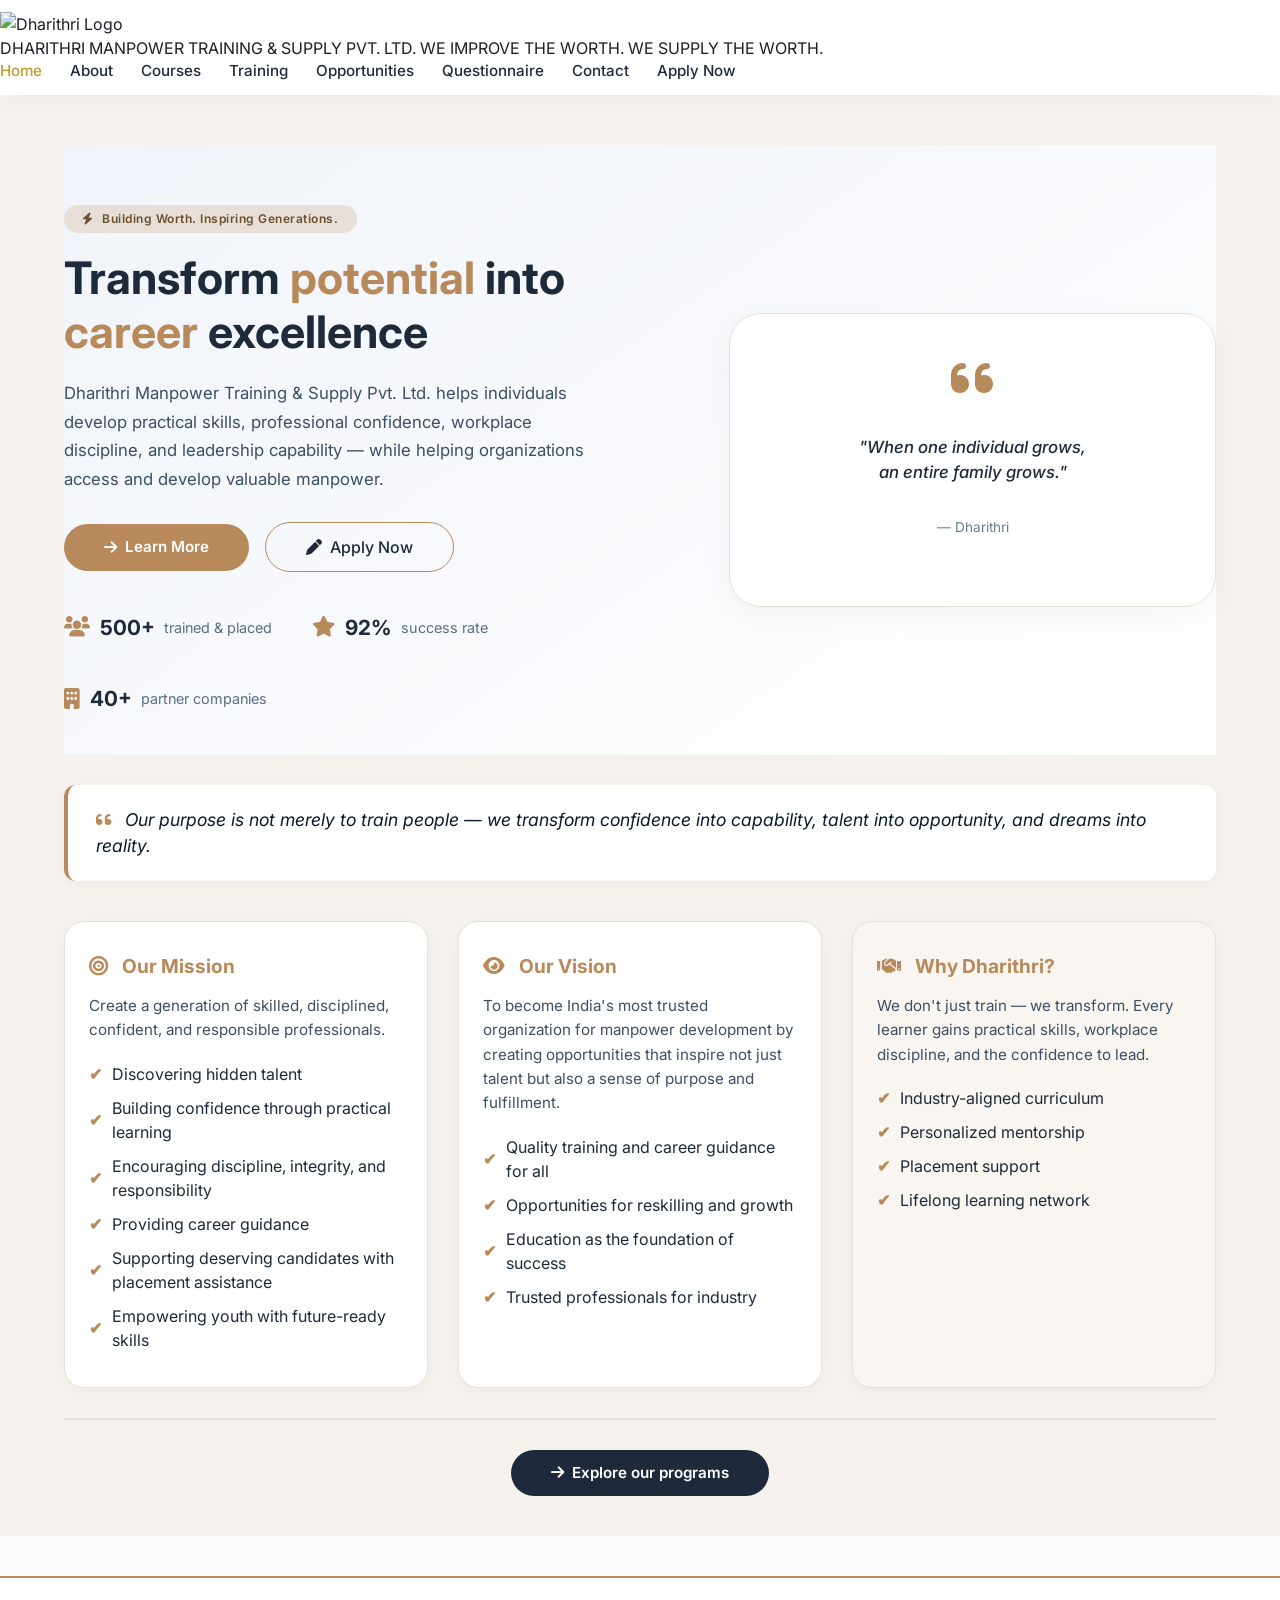
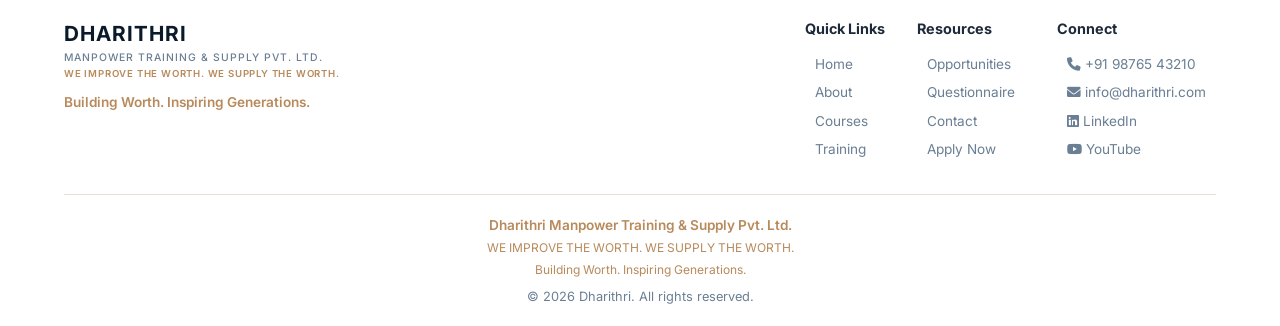
==== index.html @ efc4f65a "Refactor navigation links and styles for homepage Updated navigation links and added stylesheet refe" ====
<!DOCTYPE html>
<html lang="en">
<head>
    <meta charset="UTF-8" />
    <meta name="viewport" content="width=device-width, initial-scale=1.0" />
    <title>Home · Dharithri</title>
    <link rel="stylesheet" href="https://cdnjs.cloudflare.com/ajax/libs/font-awesome/6.0.0-beta3/css/all.min.css" />
    <link href="https://fonts.googleapis.com/css2?family=Inter:opsz,wght@14..32,400;14..32,500;14..32,600;14..32,700&display=swap" rel="stylesheet" />
    <link rel="stylesheet" href="css/style.css" />
    <style>
        /* ===== ADDITIONAL STYLES FOR HOMEPAGE ===== */
        .hero-section {
            background: #f5f2ed;
            padding: 50px 2rem 30px;
        }

        .container {
            max-width: 1200px;
            margin: 0 auto;
        }

        .hero-badge {
            display: inline-block;
            background: #e8e0d8;
            color: #6b4f2e;
            font-weight: 600;
            font-size: 0.75rem;
            padding: 0.3rem 1.2rem;
            border-radius: 40px;
            letter-spacing: 0.5px;
            margin-bottom: 1.2rem;
        }

        .hero {
            display: flex;
            flex-wrap: wrap;
            align-items: center;
            gap: 3rem;
        }

        .hero-content {
            flex: 1 1 450px;
        }

        .hero-content h1 {
            font-size: 2.8rem;
            font-weight: 700;
            line-height: 1.2;
            color: #1e2a3a;
            margin-bottom: 0.8rem;
        }

        .hero-content h1 span {
            color: #b88a5b;
        }

        .hero-content .subhead {
            font-size: 1.05rem;
            color: #3d4f64;
            max-width: 550px;
            margin-bottom: 1.8rem;
            line-height: 1.7;
        }

        .hero-actions {
            display: flex;
            flex-wrap: wrap;
            gap: 1rem;
            align-items: center;
        }

        .btn-primary {
            background: #b88a5b;
            color: white;
            padding: 0.75rem 2.5rem;
            border-radius: 40px;
            text-decoration: none;
            font-weight: 600;
            display: inline-flex;
            align-items: center;
            gap: 0.5rem;
            transition: background 0.2s;
            border: none;
            font-size: 0.95rem;
        }

        .btn-primary:hover {
            background: #9e6d44;
        }

        .btn-outline {
            background: transparent;
            color: #1e2a3a;
            border: 1.5px solid #b88a5b;
            padding: 0.75rem 2.5rem;
            border-radius: 40px;
            text-decoration: none;
            font-weight: 500;
            display: inline-flex;
            align-items: center;
            gap: 0.5rem;
            transition: all 0.2s;
        }

        .btn-outline:hover {
            background: #b88a5b;
            color: white;
        }

        .hero-stats {
            margin-top: 2.5rem;
            display: flex;
            flex-wrap: wrap;
            gap: 2.5rem;
        }

        .stat-item {
            display: flex;
            align-items: center;
            gap: 0.6rem;
        }

        .stat-item i {
            color: #b88a5b;
            font-size: 1.3rem;
        }

        .stat-item strong {
            font-size: 1.3rem;
            color: #1e2a3a;
        }

        .stat-item span {
            color: #5a6f82;
            font-size: 0.9rem;
        }

        .hero-visual {
            flex: 1 1 320px;
            background: #ffffff;
            border-radius: 32px;
            padding: 2.5rem 1.8rem;
            min-height: 220px;
            display: flex;
            flex-direction: column;
            justify-content: center;
            align-items: center;
            text-align: center;
            box-shadow: 0 8px 30px rgba(0, 0, 0, 0.04);
            border: 1px solid #e8e0d8;
        }

        .hero-visual i {
            font-size: 3rem;
            color: #b88a5b;
            margin-bottom: 0.8rem;
        }

        .hero-visual .quote-text {
            font-weight: 500;
            color: #1e2a3a;
            font-size: 1.05rem;
            font-style: italic;
        }

        .hero-visual .quote-author {
            color: #6a7f94;
            font-size: 0.85rem;
            margin-top: 4px;
        }

        .quote-block {
            border-left: 4px solid #b88a5b;
            padding: 22px 28px;
            margin: 30px 0;
            font-style: italic;
            font-size: 1.1rem;
            color: #0b1a2b;
            background: #ffffff;
            border-radius: 12px;
            box-shadow: 0 2px 12px rgba(0, 0, 0, 0.03);
        }

        .quote-block i {
            color: #b88a5b;
            margin-right: 8px;
        }

        .card-grid {
            display: grid;
            grid-template-columns: repeat(auto-fit, minmax(280px, 1fr));
            gap: 30px;
            margin: 40px 0 30px;
        }

        .card {
            background: #ffffff;
            padding: 30px 24px;
            border-radius: 20px;
            box-shadow: 0 4px 16px rgba(0, 0, 0, 0.03);
            border: 1px solid #e8e0d8;
        }

        .card h3 {
            color: #b88a5b;
            font-size: 1.2rem;
            margin-bottom: 0.8rem;
        }

        .card h3 i {
            margin-right: 10px;
        }

        .card p {
            color: #3d4f64;
            line-height: 1.6;
        }

        .card ul {
            list-style: none;
            margin-top: 14px;
        }

        .card ul li {
            padding: 5px 0;
            display: flex;
            align-items: center;
            gap: 10px;
            color: #1e2a3a;
        }

        .card ul li::before {
            content: "✔";
            color: #b88a5b;
            font-weight: 700;
        }

        hr {
            border: none;
            border-top: 2px solid #e8e0d8;
            margin: 30px 0;
        }

        .footer {
            background: #ffffff;
            padding: 40px 2rem 20px;
            border-top: 2px solid #b88a5b;
            margin-top: 40px;
        }

        .footer .container {
            max-width: 1200px;
            margin: 0 auto;
        }

        .footer-top {
            display: flex;
            flex-wrap: wrap;
            justify-content: space-between;
            gap: 30px;
            padding-bottom: 30px;
            border-bottom: 1px solid #e8e0d8;
        }

        .footer-brand .brand-name {
            font-weight: 700;
            font-size: 1.3rem;
            color: #0b1a2b;
            letter-spacing: 1px;
        }

        .footer-brand .brand-sub {
            font-size: 0.65rem;
            color: #6a7f94;
            letter-spacing: 1px;
            font-weight: 500;
        }

        .footer-brand .brand-tagline {
            font-size: 0.6rem;
            color: #b88a5b;
            letter-spacing: 0.8px;
            font-weight: 600;
            margin-top: 2px;
        }

        .footer-links {
            display: flex;
            flex-wrap: wrap;
            gap: 2rem;
        }

        .footer-links .col h4 {
            font-size: 0.9rem;
            color: #1e2a3a;
            margin-bottom: 10px;
        }

        .footer-links .col a {
            display: block;
            text-decoration: none;
            color: #6a7f94;
            font-size: 0.85rem;
            padding: 4px 0;
            transition: color 0.2s;
        }

        .footer-links .col a:hover {
            color: #b88a5b;
        }

        .footer-bottom {
            text-align: center;
            padding-top: 20px;
            color: #6a7f94;
            font-size: 0.8rem;
        }

        .footer-bottom .tagline {
            color: #b88a5b;
            font-weight: 600;
            font-size: 0.85rem;
            margin-bottom: 4px;
        }

        .footer-bottom .copy {
            color: #6a7f94;
        }

        @media (max-width: 900px) {
            .navbar {
                flex-direction: column;
                gap: 12px;
                padding: 1rem 1.5rem;
            }
            .nav-links {
                justify-content: center;
                gap: 1.2rem;
            }
            .footer-top {
                flex-direction: column;
                text-align: center;
            }
            .footer-links {
                justify-content: center;
            }
        }

        @media (max-width: 600px) {
            .hero-content h1 {
                font-size: 2rem;
            }
            .hero {
                padding: 20px 0;
            }
            .nav-brand .brand-text .sub-name {
                font-size: 0.5rem;
            }
            .nav-brand .brand-text .tagline {
                font-size: 0.45rem;
            }
            .nav-brand .logo-img {
                height: 40px;
            }
        }
    </style>
</head>
<body>

    <!-- ============================================================ -->
    <!-- ===== NAVBAR - EXACT SAME AS ABOUT PAGE ===== -->
    <!-- ============================================================ -->

    <nav class="navbar">
        <div class="nav-brand">
            <img src="logo.png" alt="Dharithri Logo" class="logo-img" />
            <div class="brand-text">
                <span class="main-name">DHARITHRI</span>
                <span class="sub-name">MANPOWER TRAINING &amp; SUPPLY PVT. LTD.</span>
                <span class="tagline">WE IMPROVE THE WORTH. WE SUPPLY THE WORTH.</span>
            </div>
        </div>
        <div class="nav-links">
            <a href="index.html" class="active">Home</a>
            <a href="about.html">About</a>
            <a href="courses.html">Courses</a>
            <a href="training.html">Training</a>
            <a href="opportunities.html">Opportunities</a>
            <a href="questionnaire.html">Questionnaire</a>
            <a href="contact.html">Contact</a>
            <a href="apply.html" class="nav-cta">Apply Now</a>
        </div>
    </nav>

    <!-- ============================================================ -->
    <!-- ===== HERO / MAIN CONTENT ===== -->
    <!-- ============================================================ -->

    <section class="hero-section">
        <div class="container">

            <div class="hero">
                <div class="hero-content">
                    <div class="hero-badge">
                        <i class="fas fa-bolt" style="margin-right:6px;"></i> Building Worth. Inspiring Generations.
                    </div>
                    <h1>Transform <span>potential</span> into <span>career</span> excellence</h1>
                    <p class="subhead">
                        Dharithri Manpower Training &amp; Supply Pvt. Ltd. helps individuals develop practical skills,
                        professional confidence, workplace discipline, and leadership capability — while helping
                        organizations access and develop valuable manpower.
                    </p>
                    <div class="hero-actions">
                        <a href="about.html" class="btn-primary"><i class="fas fa-arrow-right"></i> Learn More</a>
                        <a href="apply.html" class="btn-outline"><i class="fas fa-pen"></i> Apply Now</a>
                    </div>
                    <div class="hero-stats">
                        <div class="stat-item">
                            <i class="fas fa-users"></i>
                            <strong>500+</strong>
                            <span>trained &amp; placed</span>
                        </div>
                        <div class="stat-item">
                            <i class="fas fa-star"></i>
                            <strong>92%</strong>
                            <span>success rate</span>
                        </div>
                        <div class="stat-item">
                            <i class="fas fa-building"></i>
                            <strong>40+</strong>
                            <span>partner companies</span>
                        </div>
                    </div>
                </div>
                <div class="hero-visual">
                    <i class="fas fa-quote-left"></i>
                    <p class="quote-text">"When one individual grows,<br>an entire family grows."</p>
                    <p class="quote-author">— Dharithri</p>
                </div>
            </div>

            <!-- ===== QUOTE BLOCK ===== -->
            <div class="quote-block">
                <i class="fas fa-quote-left"></i>
                Our purpose is not merely to train people — we transform confidence into capability,
                talent into opportunity, and dreams into reality.
            </div>

            <!-- ===== MISSION / VISION ===== -->
            <div class="card-grid">
                <div class="card">
                    <h3><i class="fas fa-bullseye"></i> Our Mission</h3>
                    <p>Create a generation of skilled, disciplined, confident, and responsible professionals.</p>
                    <ul>
                        <li>Discovering hidden talent</li>
                        <li>Building confidence through practical learning</li>
                        <li>Encouraging discipline, integrity, and responsibility</li>
                        <li>Providing career guidance</li>
                        <li>Supporting deserving candidates with placement assistance</li>
                        <li>Empowering youth with future-ready skills</li>
                    </ul>
                </div>
                <div class="card">
                    <h3><i class="fas fa-eye"></i> Our Vision</h3>
                    <p>To become India's most trusted organization for manpower development by creating opportunities that inspire not just talent but also a sense of purpose and fulfillment.</p>
                    <ul>
                        <li>Quality training and career guidance for all</li>
                        <li>Opportunities for reskilling and growth</li>
                        <li>Education as the foundation of success</li>
                        <li>Trusted professionals for industry</li>
                    </ul>
                </div>
                <div class="card" style="background:#f9f6f2;">
                    <h3><i class="fas fa-handshake"></i> Why Dharithri?</h3>
                    <p>We don't just train — we transform. Every learner gains practical skills, workplace discipline, and the confidence to lead.</p>
                    <ul>
                        <li>Industry-aligned curriculum</li>
                        <li>Personalized mentorship</li>
                        <li>Placement support</li>
                        <li>Lifelong learning network</li>
                    </ul>
                </div>
            </div>

            <hr />

            <div style="text-align:center; margin: 20px 0 10px;">
                <a href="courses.html" class="btn-primary" style="background:#1e2a3a;"><i class="fas fa-arrow-right"></i> Explore our programs</a>
            </div>

        </div>
    </section>

    <!-- ============================================================ -->
    <!-- ===== FOOTER - EXACT SAME AS ABOUT PAGE ===== -->
    <!-- ============================================================ -->

    <footer class="footer">
        <div class="container">
            <div class="footer-top">
                <div class="footer-brand">
                    <div class="brand-name">DHARITHRI</div>
                    <div class="brand-sub">MANPOWER TRAINING &amp; SUPPLY PVT. LTD.</div>
                    <div class="brand-tagline">WE IMPROVE THE WORTH. WE SUPPLY THE WORTH.</div>
                    <div style="margin-top:10px; font-size:0.85rem; color:#b88a5b; font-weight:600;">Building Worth. Inspiring Generations.</div>
                </div>
                <div class="footer-links">
                    <div class="col">
                        <h4>Quick Links</h4>
                        <a href="index.html">Home</a>
                        <a href="about.html">About</a>
                        <a href="courses.html">Courses</a>
                        <a href="training.html">Training</a>
                    </div>
                    <div class="col">
                        <h4>Resources</h4>
                        <a href="opportunities.html">Opportunities</a>
                        <a href="questionnaire.html">Questionnaire</a>
                        <a href="contact.html">Contact</a>
                        <a href="apply.html">Apply Now</a>
                    </div>
                    <div class="col">
                        <h4>Connect</h4>
                        <a href="#"><i class="fas fa-phone"></i> +91 98765 43210</a>
                        <a href="#"><i class="fas fa-envelope"></i> info@dharithri.com</a>
                        <a href="#"><i class="fab fa-linkedin"></i> LinkedIn</a>
                        <a href="#"><i class="fab fa-youtube"></i> YouTube</a>
                    </div>
                </div>
            </div>
            <div class="footer-bottom">
                <div class="tagline">Dharithri Manpower Training &amp; Supply Pvt. Ltd.</div>
                <div style="font-size:0.75rem; color:#b88a5b; margin-bottom:4px;">WE IMPROVE THE WORTH. WE SUPPLY THE WORTH.</div>
                <div style="font-size:0.75rem; color:#b88a5b; margin-bottom:8px;">Building Worth. Inspiring Generations.</div>
                <div class="copy">© 2026 Dharithri. All rights reserved.</div>
            </div>
        </div>
    </footer>

</body>
</html>
---- css/style.css ----
/* ===== RESET & BASE ===== */
* { margin: 0; padding: 0; box-sizing: border-box; }
body { font-family: 'Inter', sans-serif; background: #fafbfc; color: #1e1e2a; line-height: 1.5; scroll-behavior: smooth; }
.container { max-width: 1280px; margin: 0 auto; padding: 0 24px; }

/* ===== NAVBAR ===== */
.navbar { background: white; box-shadow: 0 4px 20px rgba(0,0,0,0.03); padding: 12px 0; position: sticky; top: 0; z-index: 100; }
.nav-flex { display: flex; align-items: center; justify-content: space-between; flex-wrap: wrap; }
.logo-area { display: flex; align-items: center; gap: 10px; }
.logo-area img { height: 48px; width: auto; }
.logo-text { font-weight: 700; font-size: 1.2rem; color: #0b2b4a; }
.logo-text span { color: #c49a2b; }
.nav-links { display: flex; gap: 28px; font-weight: 500; align-items: center; }
.nav-links a { text-decoration: none; color: #1e2b3c; transition: 0.2s; font-size: 0.95rem; }
.nav-links a:hover, .nav-links a.active { color: #c49a2b; }
.hamburger { display: none; font-size: 1.6rem; cursor: pointer; }
@media (max-width: 768px) {
    .nav-links { display: none; flex-direction: column; width: 100%; padding: 20px 0; gap: 14px; }
    .nav-links.show { display: flex; }
    .hamburger { display: block; }
}

/* ===== BUTTONS ===== */
.btn { display: inline-block; background: #0b2b4a; color: white; padding: 10px 24px; border-radius: 40px; text-decoration: none; font-weight: 600; font-size: 0.9rem; border: none; cursor: pointer; transition: 0.2s; }
.btn-gold { background: #c49a2b; color: #0b2b4a; }
.btn-gold:hover { background: #b0861f; transform: translateY(-2px); }
.btn-outline { background: transparent; border: 2px solid #c49a2b; color: #c49a2b; }
.btn-outline:hover { background: #c49a2b; color: white; }
.btn:hover { opacity: 0.9; transform: translateY(-2px); }

/* ===== SECTIONS ===== */
.section-title { font-size: 2.2rem; font-weight: 700; color: #0b2b4a; margin-bottom: 12px; }
.section-sub { color: #4a5d74; max-width: 700px; margin-bottom: 32px; }

/* ===== HERO ===== */
.hero { padding: 60px 0 40px; background: linear-gradient(145deg, #f0f4fa 0%, #ffffff 100%); }
.hero-grid { display: grid; grid-template-columns: 1fr 1fr; gap: 48px; align-items: center; }
.hero h1 { font-size: 3.2rem; font-weight: 700; line-height: 1.2; color: #0b2b4a; }
.hero h1 i { color: #c49a2b; }
.hero p { font-size: 1.1rem; color: #2f4057; margin: 20px 0 28px; max-width: 520px; }
.hero-tag { background: #e7edf5; display: inline-block; padding: 6px 18px; border-radius: 40px; font-weight: 600; font-size: 0.9rem; color: #0b2b4a; }
.hero-badge { display: flex; gap: 12px; flex-wrap: wrap; }
@media (max-width: 768px) { .hero-grid { grid-template-columns: 1fr; } .hero h1 { font-size: 2.2rem; } }

/* ===== ABOUT ===== */
.about-grid { display: grid; grid-template-columns: 1fr 1fr; gap: 40px; background: white; padding: 40px; border-radius: 28px; box-shadow: 0 12px 40px rgba(0,0,0,0.02); }
@media (max-width: 768px) { .about-grid { grid-template-columns: 1fr; padding: 24px; } }

/* ===== FOUNDER ===== */
.founder-card { background: white; border-radius: 28px; padding: 36px 40px; box-shadow: 0 8px 30px rgba(0,0,0,0.02); display: flex; gap: 32px; flex-wrap: wrap; align-items: flex-start; }
.founder-img { width: 120px; height: 120px; background: #d9e2ed; border-radius: 50%; display: flex; align-items: center; justify-content: center; font-size: 3rem; color: #0b2b4a; font-weight: 700; flex-shrink:0; }

/* ===== CARDS ===== */
.card { background: white; padding: 24px; border-radius: 20px; box-shadow: 0 4px 16px rgba(0,0,0,0.03); transition: 0.3s; }
.card:hover { transform: translateY(-4px); box-shadow: 0 12px 32px rgba(0,0,0,0.06); }
.card h4 { margin: 12px 0 6px; }
.card p { color: #4a5d74; font-size: 0.95rem; }

/* ===== COURSES ===== */
.course-grid { display: grid; grid-template-columns: repeat(auto-fill, minmax(280px, 1fr)); gap: 24px; margin: 30px 0; }
.course-card { background: white; padding: 24px; border-radius: 20px; box-shadow: 0 4px 16px rgba(0,0,0,0.03); border-left: 4px solid #c49a2b; transition: 0.3s; }
.course-card:hover { transform: translateY(-3px); box-shadow: 0 12px 32px rgba(0,0,0,0.06); }
.course-card h4 { color: #0b2b4a; margin-bottom: 8px; }
.course-card ul { list-style: none; margin: 10px 0 16px; }
.course-card ul li { padding: 4px 0; font-size: 0.9rem; color: #2f4057; border-bottom: 1px solid #f0f2f5; }
.course-card ul li:last-child { border-bottom: none; }
.course-card .btn { padding: 6px 18px; font-size: 0.8rem; margin-right: 6px; }

/* ===== TRAINING ===== */
.training-section { background: white; padding: 40px; border-radius: 24px; margin: 30px 0; box-shadow: 0 4px 16px rgba(0,0,0,0.03); }
.training-section h3 { color: #0b2b4a; margin-bottom: 16px; }

/* ===== GALLERY ===== */
.gallery-grid { display: grid; grid-template-columns: repeat(auto-fit, minmax(250px, 1fr)); gap: 20px; margin: 24px 0; }
.gallery-grid img { width: 100%; height: 220px; object-fit: cover; border-radius: 16px; box-shadow: 0 4px 16px rgba(0,0,0,0.06); transition: 0.3s; }
.gallery-grid img:hover { transform: scale(1.02); box-shadow: 0 8px 24px rgba(0,0,0,0.1); }

/* ===== FORM ===== */
.form-group { margin-bottom: 20px; }
.form-group label { display: block; font-weight: 600; margin-bottom: 4px; color: #0b2b4a; }
.form-group label .required { color: #e74c3c; }
.form-group input, .form-group select, .form-group textarea { width: 100%; padding: 12px 16px; border: 1px solid #dde2e8; border-radius: 12px; font-family: 'Inter', sans-serif; font-size: 0.95rem; transition: 0.2s; background: white; }
.form-group input:focus, .form-group select:focus, .form-group textarea:focus { outline: none; border-color: #c49a2b; box-shadow: 0 0 0 3px rgba(196,154,43,0.15); }
.form-group input[type="file"] { padding: 10px; background: #f8f9fb; cursor: pointer; }
.form-group input[type="file"]:hover { background: #f0f2f5; }
.form-group small { display: block; margin-top: 4px; color: #6c7a8a; font-size: 0.85rem; }
.form-row { display: grid; grid-template-columns: 1fr 1fr; gap: 20px; }
@media (max-width: 600px) { .form-row { grid-template-columns: 1fr; } }
.form-section { background: white; padding: 40px; border-radius: 24px; box-shadow: 0 4px 16px rgba(0,0,0,0.03); max-width: 900px; margin: 0 auto; }

/* ============================================= */
/* ===== ADMIN LOGIN ===== */
/* ============================================= */
.admin-login-box {
    max-width: 420px;
    width: 100%;
    margin: 60px auto;
    background: white;
    padding: 40px;
    border-radius: 24px;
    box-shadow: 0 12px 40px rgba(0,0,0,0.08);
}

.admin-login-box .form-group input {
    width: 100%;
    padding: 12px 16px;
    border: 1px solid #dde2e8;
    border-radius: 12px;
    font-family: 'Inter', sans-serif;
    font-size: 0.95rem;
    transition: 0.2s;
    background: white;
}

.admin-login-box .form-group input:focus {
    outline: none;
    border-color: #c49a2b;
    box-shadow: 0 0 0 3px rgba(196,154,43,0.15);
}

.admin-login-box .form-group label {
    display: block;
    font-weight: 600;
    margin-bottom: 4px;
    color: #0b2b4a;
}

.admin-login-box .form-group label .required {
    color: #e74c3c;
}

/* ============================================= */
/* ===== ADMIN DASHBOARD ===== */
/* ============================================= */

/* --- Dashboard Header --- */
.dashboard-header {
    display: flex;
    justify-content: space-between;
    align-items: center;
    flex-wrap: wrap;
    margin: 20px 0 30px;
    gap: 16px;
}

.dashboard-header h1 {
    font-size: 2rem;
    color: #0b2b4a;
}

.dashboard-controls {
    display: flex;
    gap: 12px;
    align-items: center;
    flex-wrap: wrap;
}

.dashboard-controls input[type="text"] {
    padding: 10px 16px;
    border: 1px solid #dde2e8;
    border-radius: 12px;
    font-family: 'Inter', sans-serif;
    font-size: 0.95rem;
    min-width: 250px;
    transition: 0.2s;
    background: white;
}

.dashboard-controls input[type="text"]:focus {
    outline: none;
    border-color: #c49a2b;
    box-shadow: 0 0 0 3px rgba(196,154,43,0.15);
}

.btn-export {
    background: #0b2b4a;
    color: white;
    border: none;
    padding: 10px 24px;
    border-radius: 40px;
    cursor: pointer;
    font-weight: 600;
    font-size: 0.9rem;
    transition: 0.3s;
    display: inline-flex;
    align-items: center;
    gap: 8px;
}

.btn-export:hover {
    background: #1a3d5e;
    transform: translateY(-2px);
    box-shadow: 0 4px 12px rgba(11,43,74,0.2);
}

.btn-export i {
    font-size: 1rem;
}

/* --- Stats Cards --- */
.admin-stats {
    display: grid;
    grid-template-columns: repeat(auto-fit, minmax(180px, 1fr));
    gap: 20px;
    margin-bottom: 30px;
}

.admin-stat-card {
    background: white;
    padding: 20px 24px;
    border-radius: 16px;
    box-shadow: 0 4px 16px rgba(0,0,0,0.03);
    text-align: center;
    transition: 0.3s;
    border: 1px solid #f0f2f5;
}

.admin-stat-card:hover {
    transform: translateY(-4px);
    box-shadow: 0 8px 24px rgba(0,0,0,0.06);
}

.admin-stat-card .stat-icon {
    font-size: 1.8rem;
    color: #c49a2b;
    margin-bottom: 8px;
}

.admin-stat-card h3 {
    color: #0b2b4a;
    font-size: 2rem;
    margin: 0;
}

.admin-stat-card p {
    color: #4a5d74;
    margin: 4px 0 0;
    font-size: 0.85rem;
    font-weight: 500;
}

/* --- Table Container --- */
.table-container {
    background: white;
    padding: 24px;
    border-radius: 16px;
    box-shadow: 0 4px 16px rgba(0,0,0,0.03);
    overflow-x: auto;
    margin-top: 20px;
}

.table-container h2 {
    color: #0b2b4a;
    margin-top: 0;
    margin-bottom: 16px;
    font-size: 1.4rem;
}

/* --- Admin Table --- */
.admin-table {
    width: 100%;
    border-collapse: collapse;
    font-size: 0.9rem;
}

.admin-table thead tr {
    background: #0b2b4a;
    color: white;
}

.admin-table thead th {
    padding: 12px 16px;
    text-align: left;
    font-weight: 600;
    white-space: nowrap;
}

.admin-table tbody tr {
    border-bottom: 1px solid #eef2f6;
    transition: 0.2s;
}

.admin-table tbody tr:nth-child(even) {
    background: #fafbfc;
}

.admin-table tbody tr:hover {
    background: #f5f8fd;
}

.admin-table tbody td {
    padding: 10px 16px;
    vertical-align: middle;
}

/* --- Program Badge --- */
.program-badge {
    background: #c49a2b;
    color: #0b2b4a;
    padding: 2px 12px;
    border-radius: 40px;
    font-size: 0.75rem;
    font-weight: 600;
    display: inline-block;
}

/* ============================================= */
/* ===== ACTION BUTTONS (View, Resume, Delete) ===== */
/* ============================================= */
.action-cell {
    display: flex;
    gap: 6px;
    align-items: center;
    flex-wrap: wrap;
}

.btn-action {
    display: inline-flex;
    align-items: center;
    justify-content: center;
    width: 34px;
    height: 34px;
    border-radius: 6px;
    border: none;
    cursor: pointer;
    transition: all 0.3s ease;
    color: white;
    text-decoration: none;
    font-size: 0.85rem;
}

.btn-action i {
    font-size: 14px;
}

/* View Button */
.btn-view {
    background: #4CAF50;
}
.btn-view:hover {
    background: #45a049;
    transform: scale(1.08);
    box-shadow: 0 4px 12px rgba(76,175,80,0.3);
}

/* Resume Button */
.btn-resume {
    background: #FF6B6B;
}
.btn-resume:hover {
    background: #ff5252;
    transform: scale(1.08);
    box-shadow: 0 4px 12px rgba(255,107,107,0.3);
}

/* Delete Button */
.btn-delete {
    background: #dc3545;
}
.btn-delete:hover {
    background: #c82333;
    transform: scale(1.08);
    box-shadow: 0 4px 12px rgba(220,53,69,0.3);
}

/* No Resume Badge */
.no-resume {
    color: #999;
    font-size: 11px;
    font-style: italic;
    padding: 4px 8px;
    background: #f5f5f5;
    border-radius: 4px;
}

/* --- View Button (Text version) --- */
.view-btn {
    background: #c49a2b;
    border: none;
    color: #0b2b4a;
    padding: 4px 14px;
    border-radius: 6px;
    cursor: pointer;
    font-size: 0.8rem;
    font-weight: 600;
    transition: 0.2s;
}

.view-btn:hover {
    background: #b0861f;
    transform: scale(1.05);
}

/* ============================================= */
/* ===== ADMIN ACTIONS BAR ===== */
/* ============================================= */
.admin-actions {
    margin-top: 20px;
    display: flex;
    gap: 12px;
    flex-wrap: wrap;
}

.admin-actions .btn-export {
    background: #0b2b4a;
    color: white;
    border: none;
    padding: 10px 24px;
    border-radius: 40px;
    cursor: pointer;
    font-weight: 600;
    transition: 0.2s;
}

.admin-actions .btn-export:hover {
    background: #1a3d5e;
    transform: translateY(-2px);
}

.admin-actions .btn-refresh {
    background: #4a5d74;
    color: white;
    border: none;
    padding: 10px 24px;
    border-radius: 40px;
    cursor: pointer;
    font-weight: 600;
    transition: 0.2s;
}

.admin-actions .btn-refresh:hover {
    background: #5a6d84;
    transform: translateY(-2px);
}

.admin-actions .btn-danger {
    background: #e74c3c;
    color: white;
    border: none;
    padding: 10px 24px;
    border-radius: 40px;
    cursor: pointer;
    font-weight: 600;
    transition: 0.2s;
}

.admin-actions .btn-danger:hover {
    background: #c0392b;
    transform: translateY(-2px);
}

/* ============================================= */
/* ===== ADMIN LOADING & EMPTY STATES ===== */
/* ============================================= */
.admin-loading {
    text-align: center;
    padding: 40px;
    color: #4a5d74;
    background: white;
    border-radius: 16px;
}

.admin-loading .spinner {
    font-size: 2rem;
    color: #c49a2b;
    animation: spin 1s linear infinite;
}

.admin-loading p {
    margin-top: 12px;
}

@keyframes spin {
    0% { transform: rotate(0deg); }
    100% { transform: rotate(360deg); }
}

.admin-empty {
    text-align: center;
    padding: 40px;
    color: #4a5d74;
}

.admin-empty .icon {
    font-size: 3rem;
    color: #c49a2b;
}

.admin-empty h3 {
    margin: 12px 0;
    color: #0b2b4a;
}

/* ============================================= */
/* ===== ALERTS ===== */
/* ============================================= */
.alert {
    padding: 16px 20px;
    border-radius: 12px;
    margin-bottom: 20px;
}

.alert-success {
    background: #e8f5e9;
    color: #2e7d32;
    border: 1px solid #a5d6a7;
}

.alert-error {
    background: #ffebee;
    color: #c62828;
    border: 1px solid #ef9a9a;
}

.alert-info {
    background: #e3f2fd;
    color: #0d47a1;
    border: 1px solid #90caf9;
}

/* ============================================= */
/* ===== OPPORTUNITIES PAGE ===== */
/* ============================================= */
.opportunity-card {
    background: white;
    padding: 30px;
    border-radius: 20px;
    box-shadow: 0 4px 16px rgba(0,0,0,0.03);
    border-top: 4px solid #c49a2b;
    text-align: center;
    transition: 0.3s;
}

.opportunity-card:hover {
    transform: translateY(-8px);
    box-shadow: 0 12px 40px rgba(0,0,0,0.08);
}

.opportunity-card .icon-wrapper {
    background: #f5f8fd;
    width: 70px;
    height: 70px;
    border-radius: 50%;
    display: flex;
    align-items: center;
    justify-content: center;
    margin: 0 auto 16px;
}

.opportunity-card .icon-wrapper i {
    font-size: 2rem;
    color: #c49a2b;
}

.opportunity-card h3 {
    color: #0b2b4a;
    margin-bottom: 8px;
}

.opportunity-card p {
    color: #4a5d74;
    line-height: 1.6;
}

/* ============================================= */
/* ===== TAGLINE BANNER ===== */
/* ============================================= */
.tagline-banner {
    background: #0b2b4a;
    color: white;
    text-align: center;
    padding: 10px 0;
    font-weight: 600;
    letter-spacing: 1px;
    font-size: 0.9rem;
}

/* ============================================= */
/* ===== FOOTER ===== */
/* ============================================= */
.footer {
    background: #061c2f;
    color: white;
    padding: 40px 0;
}

.footer a {
    color: #7a94ae;
    margin: 0 10px;
    font-size: 1.4rem;
    transition: 0.3s;
}

.footer a:hover {
    color: #c49a2b;
}

.footer .footer-brand h4 {
    color: white;
}

.footer .footer-brand p {
    color: #7a94ae;
    margin-top: 4px;
}

/* ============================================= */
/* ===== MISC UTILITIES ===== */
/* ============================================= */
.text-center { text-align: center; }
.text-left { text-align: left; }
.text-right { text-align: right; }
.mt-20 { margin-top: 20px; }
.mb-20 { margin-bottom: 20px; }
.mt-30 { margin-top: 30px; }
.mb-30 { margin-bottom: 30px; }
.p-20 { padding: 20px; }
.p-30 { padding: 30px; }
.hidden { display: none; }

/* ============================================= */
/* ===== RESPONSIVE TABLES ===== */
/* ============================================= */
@media (max-width: 1024px) {
    .admin-table {
        font-size: 0.85rem;
    }
    .admin-table thead th,
    .admin-table tbody td {
        padding: 8px 12px;
    }
}

@media (max-width: 768px) {
    .dashboard-header {
        flex-direction: column;
        align-items: stretch;
    }
    
    .dashboard-controls {
        flex-direction: column;
        width: 100%;
    }
    
    .dashboard-controls input[type="text"] {
        min-width: auto;
        width: 100%;
    }
    
    .btn-export {
        width: 100%;
        justify-content: center;
    }
    
    .admin-stats {
        grid-template-columns: repeat(auto-fit, minmax(140px, 1fr));
        gap: 12px;
    }
    
    .admin-stat-card {
        padding: 14px 16px;
    }
    
    .admin-stat-card h3 {
        font-size: 1.4rem;
    }
    
    .admin-table {
        font-size: 0.8rem;
    }
    
    .admin-table thead th,
    .admin-table tbody td {
        padding: 6px 10px;
    }
    
    .admin-table .program-badge {
        font-size: 0.65rem;
        padding: 1px 8px;
    }
    
    .action-cell {
        gap: 4px;
    }
    
    .btn-action {
        width: 30px;
        height: 30px;
    }
    
    .btn-action i {
        font-size: 12px;
    }
    
    .no-resume {
        font-size: 10px;
        padding: 2px 6px;
    }
    
    .admin-login-box {
        padding: 24px;
        margin: 20px auto;
    }
    
    .admin-actions {
        flex-direction: column;
    }
    
    .admin-actions .btn-export,
    .admin-actions .btn-refresh,
    .admin-actions .btn-danger {
        width: 100%;
        text-align: center;
        justify-content: center;
    }
    
    .table-container {
        padding: 12px;
    }
}

@media (max-width: 480px) {
    .admin-table {
        font-size: 0.7rem;
    }
    
    .admin-table thead th,
    .admin-table tbody td {
        padding: 4px 6px;
    }
    
    .admin-table .view-btn {
        padding: 2px 10px;
        font-size: 0.65rem;
    }
    
    .btn-action {
        width: 26px;
        height: 26px;
    }
    
    .btn-action i {
        font-size: 10px;
    }
    
    .admin-stats {
        grid-template-columns: 1fr 1fr;
        gap: 8px;
    }
    
    .admin-stat-card h3 {
        font-size: 1.2rem;
    }
    
    .admin-stat-card p {
        font-size: 0.75rem;
    }
}

/* ============================================= */
/* ===== SCROLLBAR STYLING ===== */
/* ============================================= */
::-webkit-scrollbar {
    width: 6px;
    height: 6px;
}

::-webkit-scrollbar-track {
    background: #f1f1f1;
    border-radius: 10px;
}

::-webkit-scrollbar-thumb {
    background: #c49a2b;
    border-radius: 10px;
}

::-webkit-scrollbar-thumb:hover {
    background: #b0861f;
}

/* ============================================= */
/* ===== PRINT STYLES ===== */
/* ============================================= */
@media print {
    .navbar, .footer, .admin-actions, .dashboard-controls {
        display: none !important;
    }
    .table-container {
        box-shadow: none !important;
        border: 1px solid #ddd;
    }
    .admin-table thead tr {
        background: #333 !important;
        color: white !important;
    }
    .btn-action {
        display: none !important;
    }
}
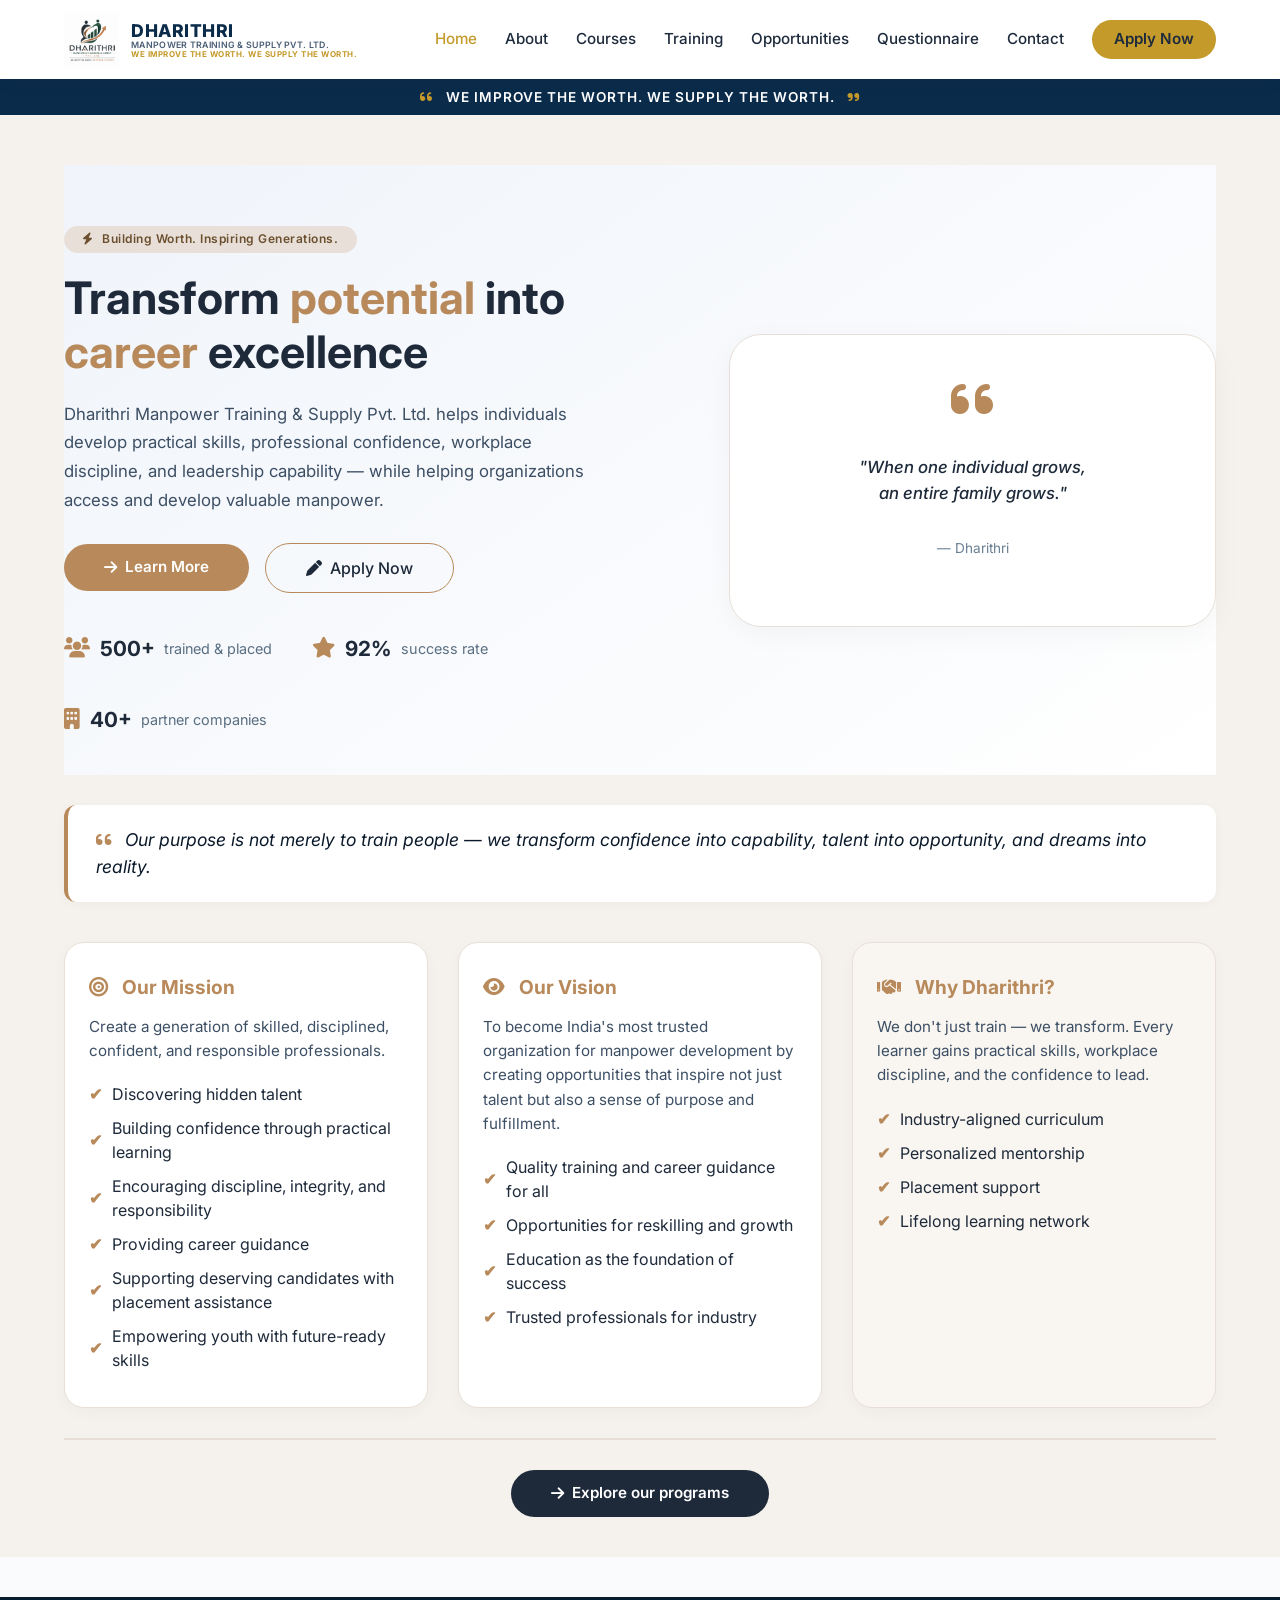
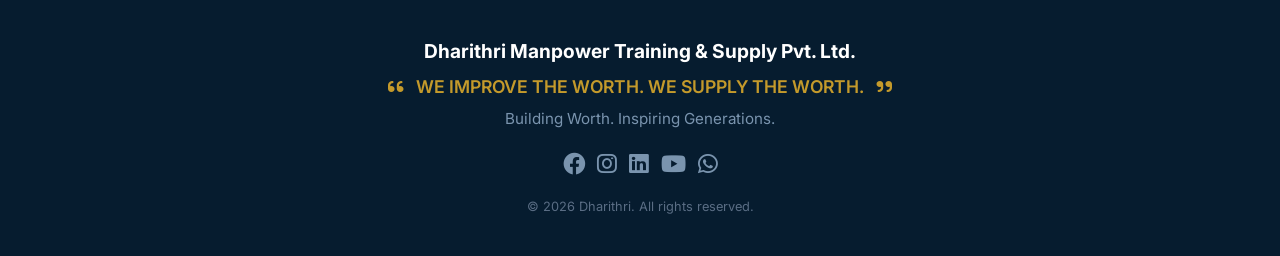
==== commit f891114b: "Refactor homepage styles and remove footer Updated styles for homepage and removed footer content." ====
--- a/index.html
+++ b/index.html
@@ -8,7 +8,7 @@
     <link href="https://fonts.googleapis.com/css2?family=Inter:opsz,wght@14..32,400;14..32,500;14..32,600;14..32,700&display=swap" rel="stylesheet" />
     <link rel="stylesheet" href="css/style.css" />
     <style>
-        /* ===== ADDITIONAL STYLES FOR HOMEPAGE ===== */
+        /* ===== HOMEPAGE STYLES ===== */
         .hero-section {
             background: #f5f2ed;
             padding: 50px 2rem 30px;
@@ -241,126 +241,40 @@
             margin: 30px 0;
         }
 
-        .footer {
-            background: #ffffff;
-            padding: 40px 2rem 20px;
-            border-top: 2px solid #b88a5b;
-            margin-top: 40px;
-        }
-
-        .footer .container {
-            max-width: 1200px;
-            margin: 0 auto;
-        }
-
-        .footer-top {
-            display: flex;
-            flex-wrap: wrap;
-            justify-content: space-between;
-            gap: 30px;
-            padding-bottom: 30px;
-            border-bottom: 1px solid #e8e0d8;
-        }
-
-        .footer-brand .brand-name {
-            font-weight: 700;
-            font-size: 1.3rem;
-            color: #0b1a2b;
-            letter-spacing: 1px;
-        }
-
-        .footer-brand .brand-sub {
-            font-size: 0.65rem;
-            color: #6a7f94;
-            letter-spacing: 1px;
-            font-weight: 500;
-        }
-
-        .footer-brand .brand-tagline {
-            font-size: 0.6rem;
-            color: #b88a5b;
-            letter-spacing: 0.8px;
+        .btn-dark {
+            background: #1e2a3a;
+            color: white;
+            padding: 0.75rem 2.5rem;
+            border-radius: 40px;
+            text-decoration: none;
             font-weight: 600;
-            margin-top: 2px;
-        }
-
-        .footer-links {
-            display: flex;
-            flex-wrap: wrap;
-            gap: 2rem;
-        }
-
-        .footer-links .col h4 {
-            font-size: 0.9rem;
-            color: #1e2a3a;
-            margin-bottom: 10px;
-        }
-
-        .footer-links .col a {
-            display: block;
-            text-decoration: none;
-            color: #6a7f94;
-            font-size: 0.85rem;
-            padding: 4px 0;
-            transition: color 0.2s;
-        }
-
-        .footer-links .col a:hover {
-            color: #b88a5b;
-        }
-
-        .footer-bottom {
-            text-align: center;
-            padding-top: 20px;
-            color: #6a7f94;
-            font-size: 0.8rem;
-        }
-
-        .footer-bottom .tagline {
-            color: #b88a5b;
-            font-weight: 600;
-            font-size: 0.85rem;
-            margin-bottom: 4px;
-        }
-
-        .footer-bottom .copy {
-            color: #6a7f94;
+            display: inline-flex;
+            align-items: center;
+            gap: 0.5rem;
+            transition: background 0.2s;
+            border: none;
+            font-size: 0.95rem;
+        }
+
+        .btn-dark:hover {
+            background: #0b1a2b;
         }
 
         @media (max-width: 900px) {
-            .navbar {
-                flex-direction: column;
-                gap: 12px;
-                padding: 1rem 1.5rem;
-            }
-            .nav-links {
-                justify-content: center;
-                gap: 1.2rem;
-            }
-            .footer-top {
-                flex-direction: column;
-                text-align: center;
-            }
-            .footer-links {
-                justify-content: center;
+            .hero-content h1 {
+                font-size: 2.2rem;
             }
         }
 
         @media (max-width: 600px) {
             .hero-content h1 {
-                font-size: 2rem;
+                font-size: 1.8rem;
             }
             .hero {
                 padding: 20px 0;
             }
-            .nav-brand .brand-text .sub-name {
-                font-size: 0.5rem;
-            }
-            .nav-brand .brand-text .tagline {
-                font-size: 0.45rem;
-            }
-            .nav-brand .logo-img {
-                height: 40px;
+            .hero-stats {
+                gap: 1.5rem;
             }
         }
     </style>
@@ -368,29 +282,8 @@
 <body>
 
     <!-- ============================================================ -->
-    <!-- ===== NAVBAR - EXACT SAME AS ABOUT PAGE ===== -->
-    <!-- ============================================================ -->
-
-    <nav class="navbar">
-        <div class="nav-brand">
-            <img src="logo.png" alt="Dharithri Logo" class="logo-img" />
-            <div class="brand-text">
-                <span class="main-name">DHARITHRI</span>
-                <span class="sub-name">MANPOWER TRAINING &amp; SUPPLY PVT. LTD.</span>
-                <span class="tagline">WE IMPROVE THE WORTH. WE SUPPLY THE WORTH.</span>
-            </div>
-        </div>
-        <div class="nav-links">
-            <a href="index.html" class="active">Home</a>
-            <a href="about.html">About</a>
-            <a href="courses.html">Courses</a>
-            <a href="training.html">Training</a>
-            <a href="opportunities.html">Opportunities</a>
-            <a href="questionnaire.html">Questionnaire</a>
-            <a href="contact.html">Contact</a>
-            <a href="apply.html" class="nav-cta">Apply Now</a>
-        </div>
-    </nav>
+    <!-- NAVBAR WILL BE LOADED BY navbar.js -->
+    <!-- ============================================================ -->
 
     <!-- ============================================================ -->
     <!-- ===== HERO / MAIN CONTENT ===== -->
@@ -485,57 +378,17 @@
             <hr />
 
             <div style="text-align:center; margin: 20px 0 10px;">
-                <a href="courses.html" class="btn-primary" style="background:#1e2a3a;"><i class="fas fa-arrow-right"></i> Explore our programs</a>
+                <a href="courses.html" class="btn-dark"><i class="fas fa-arrow-right"></i> Explore our programs</a>
             </div>
 
         </div>
     </section>
 
     <!-- ============================================================ -->
-    <!-- ===== FOOTER - EXACT SAME AS ABOUT PAGE ===== -->
-    <!-- ============================================================ -->
-
-    <footer class="footer">
-        <div class="container">
-            <div class="footer-top">
-                <div class="footer-brand">
-                    <div class="brand-name">DHARITHRI</div>
-                    <div class="brand-sub">MANPOWER TRAINING &amp; SUPPLY PVT. LTD.</div>
-                    <div class="brand-tagline">WE IMPROVE THE WORTH. WE SUPPLY THE WORTH.</div>
-                    <div style="margin-top:10px; font-size:0.85rem; color:#b88a5b; font-weight:600;">Building Worth. Inspiring Generations.</div>
-                </div>
-                <div class="footer-links">
-                    <div class="col">
-                        <h4>Quick Links</h4>
-                        <a href="index.html">Home</a>
-                        <a href="about.html">About</a>
-                        <a href="courses.html">Courses</a>
-                        <a href="training.html">Training</a>
-                    </div>
-                    <div class="col">
-                        <h4>Resources</h4>
-                        <a href="opportunities.html">Opportunities</a>
-                        <a href="questionnaire.html">Questionnaire</a>
-                        <a href="contact.html">Contact</a>
-                        <a href="apply.html">Apply Now</a>
-                    </div>
-                    <div class="col">
-                        <h4>Connect</h4>
-                        <a href="#"><i class="fas fa-phone"></i> +91 98765 43210</a>
-                        <a href="#"><i class="fas fa-envelope"></i> info@dharithri.com</a>
-                        <a href="#"><i class="fab fa-linkedin"></i> LinkedIn</a>
-                        <a href="#"><i class="fab fa-youtube"></i> YouTube</a>
-                    </div>
-                </div>
-            </div>
-            <div class="footer-bottom">
-                <div class="tagline">Dharithri Manpower Training &amp; Supply Pvt. Ltd.</div>
-                <div style="font-size:0.75rem; color:#b88a5b; margin-bottom:4px;">WE IMPROVE THE WORTH. WE SUPPLY THE WORTH.</div>
-                <div style="font-size:0.75rem; color:#b88a5b; margin-bottom:8px;">Building Worth. Inspiring Generations.</div>
-                <div class="copy">© 2026 Dharithri. All rights reserved.</div>
-            </div>
-        </div>
-    </footer>
-
+    <!-- FOOTER WILL BE LOADED BY navbar.js -->
+    <!-- ============================================================ -->
+
+    <script src="js/main.js"></script>
+    <script src="js/navbar.js"></script>
 </body>
 </html>
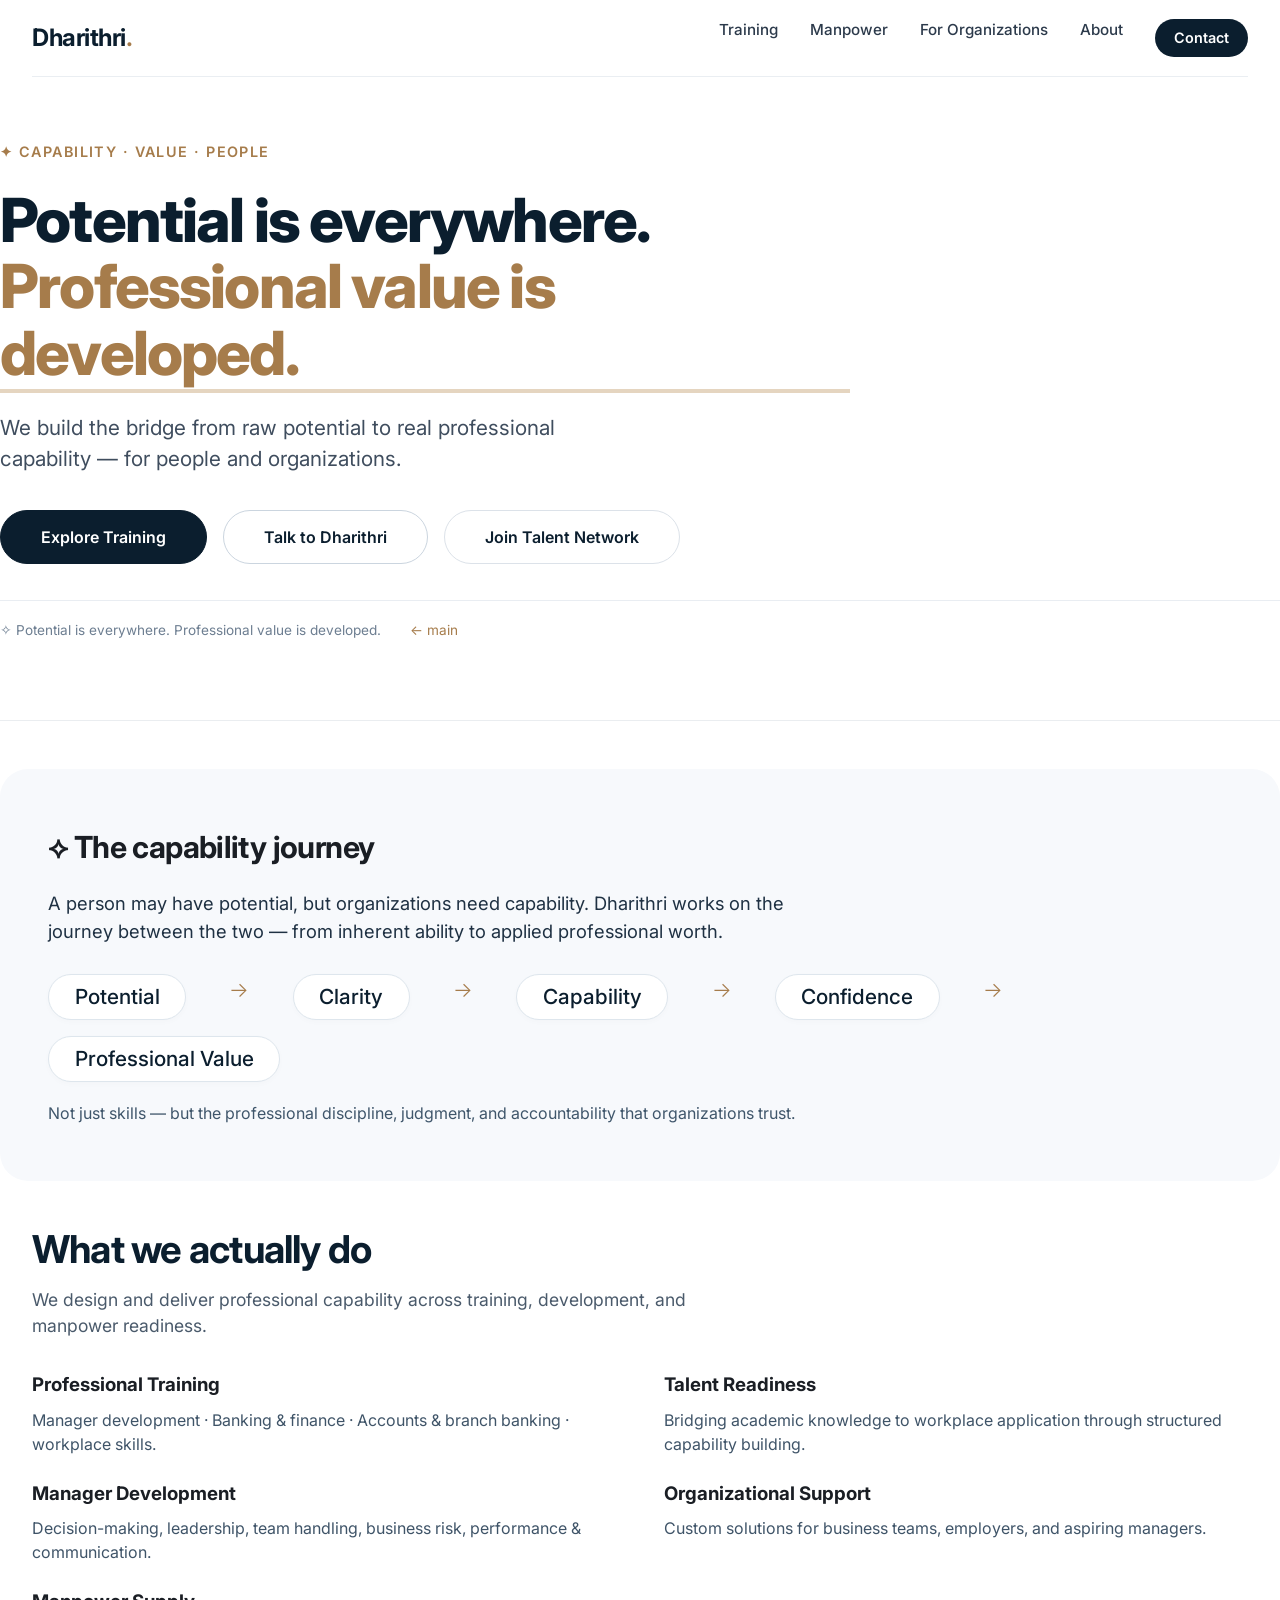
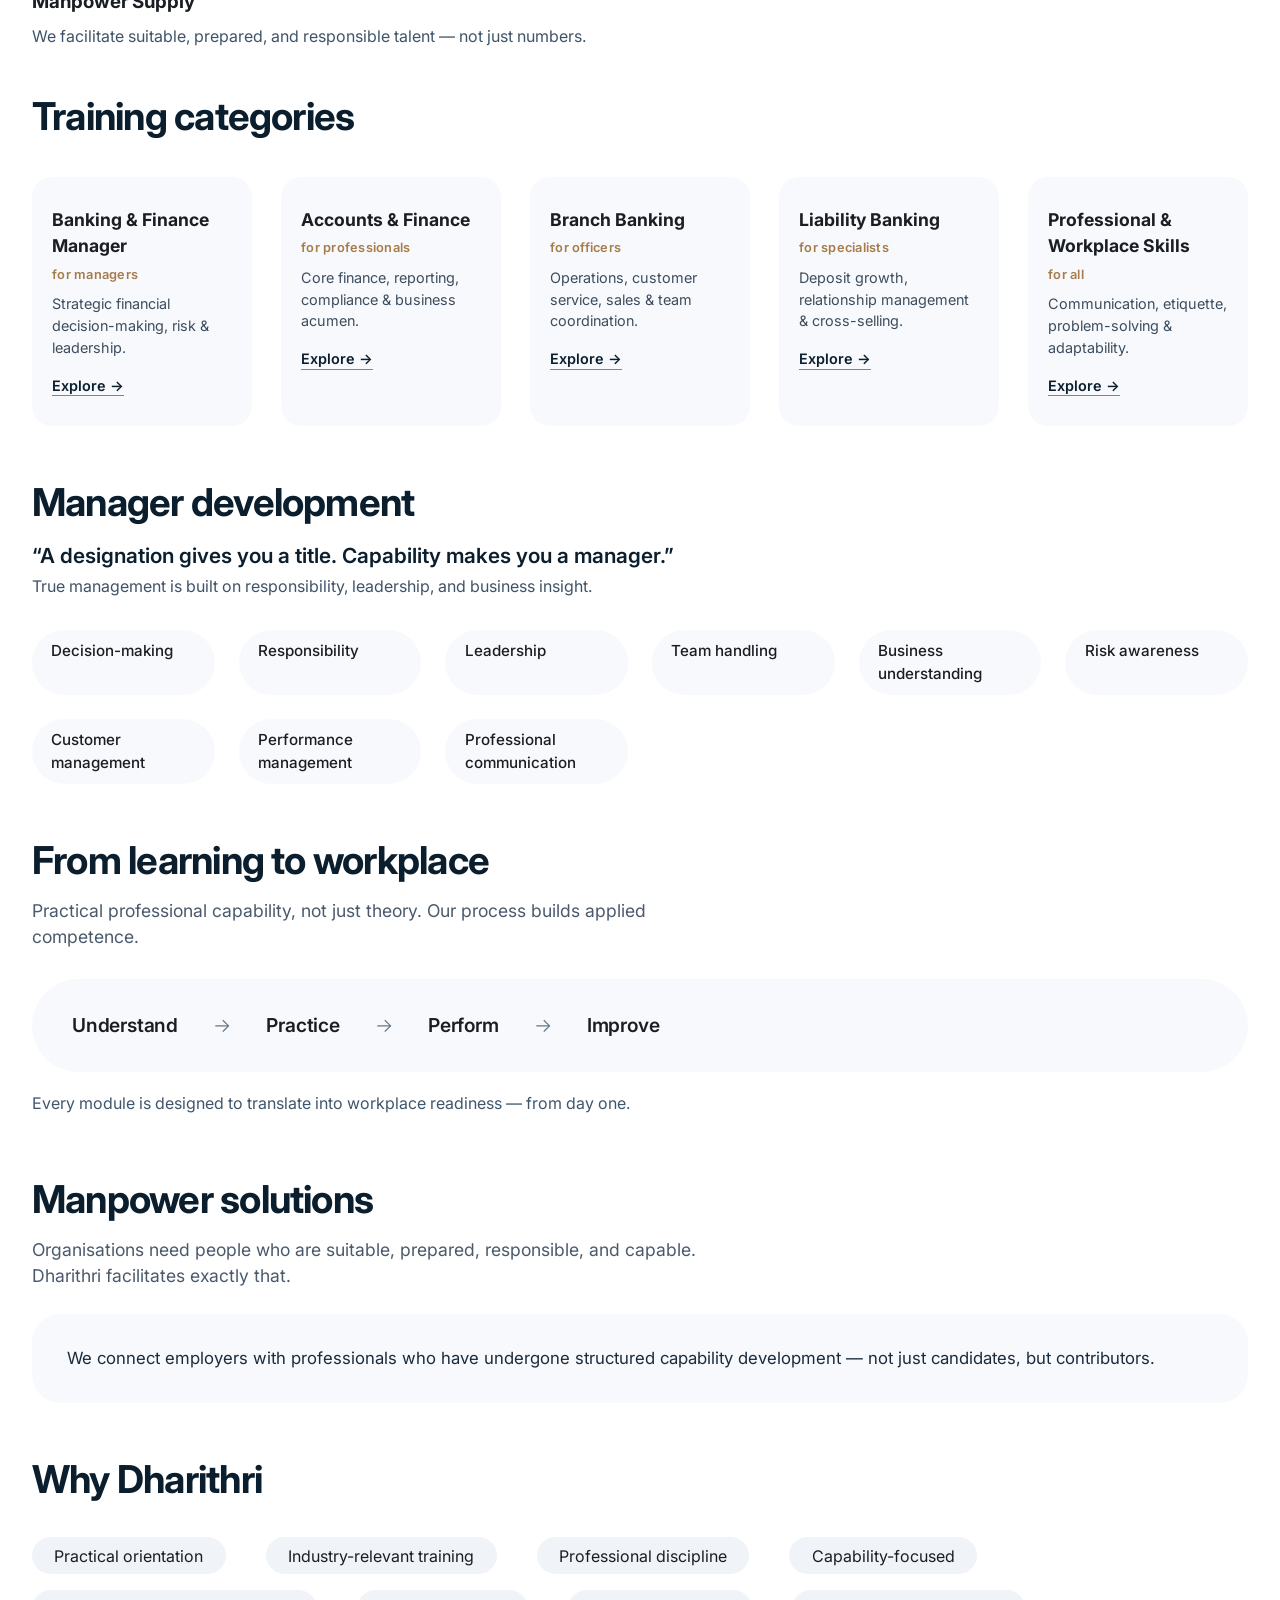
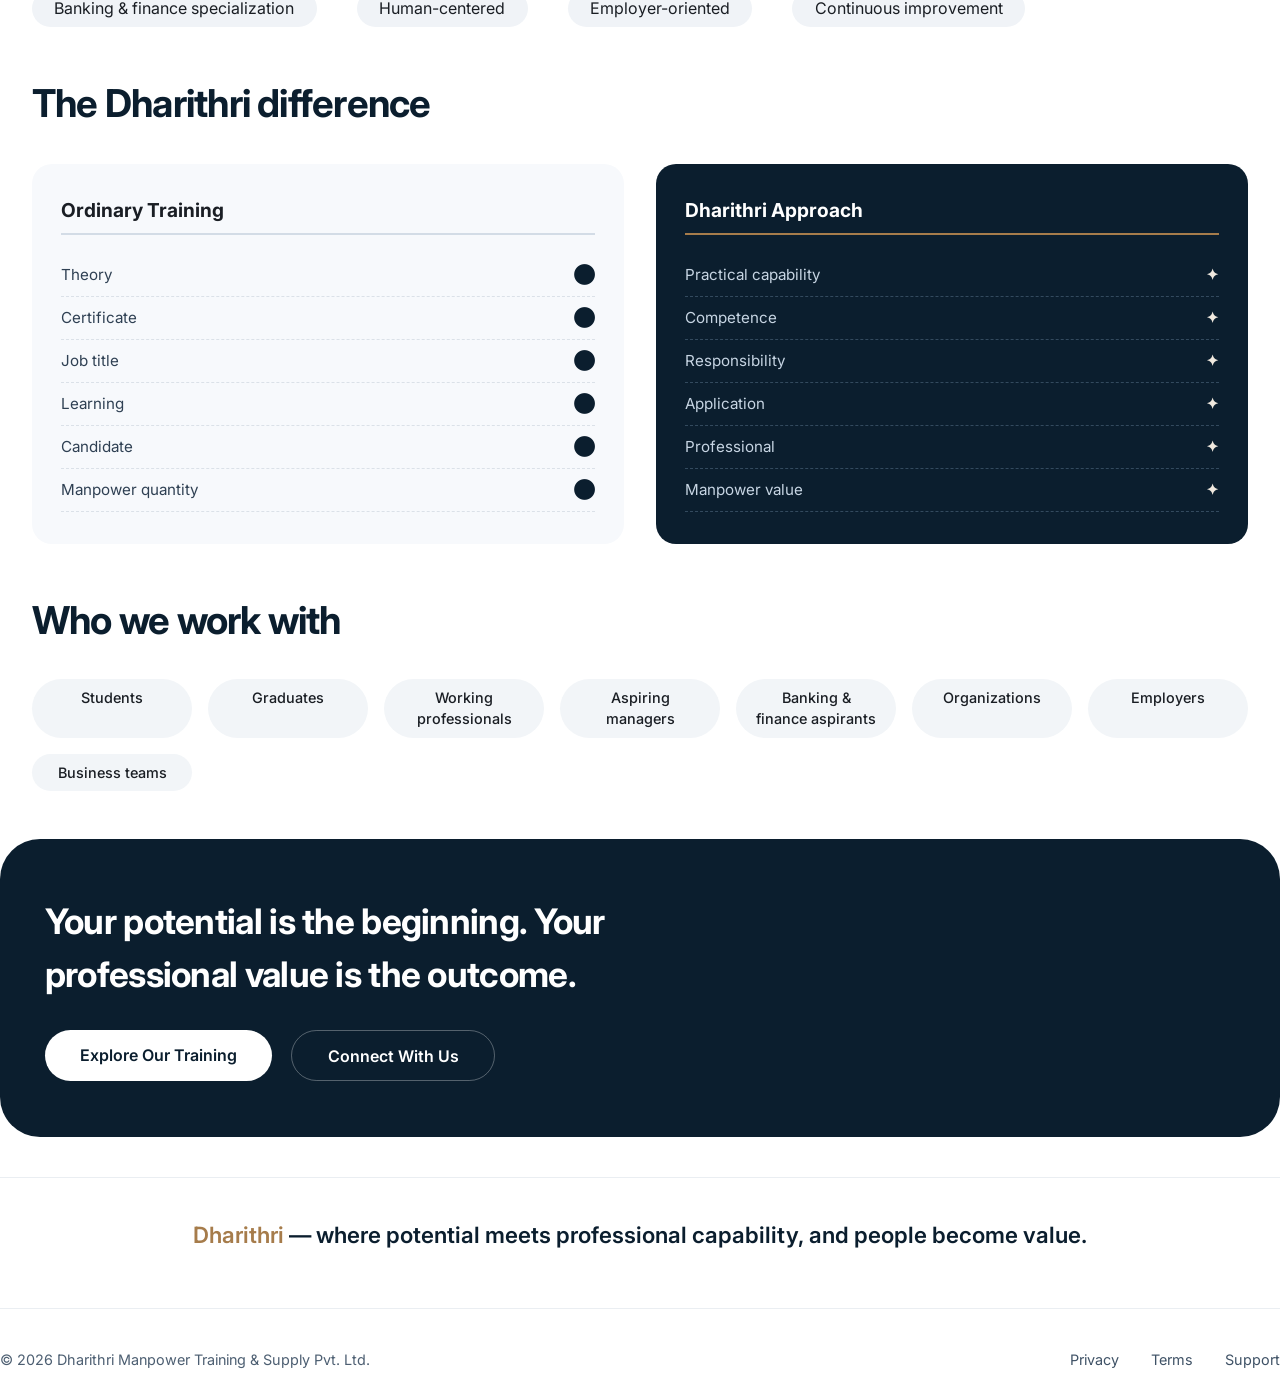
==== commit c12995d7: "Update print statement from 'Hello' to 'Goodbye'" ====
--- a/index.html
+++ b/index.html
@@ -1,394 +1,657 @@
 <!DOCTYPE html>
 <html lang="en">
 <head>
-    <meta charset="UTF-8" />
-    <meta name="viewport" content="width=device-width, initial-scale=1.0" />
-    <title>Home · Dharithri</title>
-    <link rel="stylesheet" href="https://cdnjs.cloudflare.com/ajax/libs/font-awesome/6.0.0-beta3/css/all.min.css" />
-    <link href="https://fonts.googleapis.com/css2?family=Inter:opsz,wght@14..32,400;14..32,500;14..32,600;14..32,700&display=swap" rel="stylesheet" />
-    <link rel="stylesheet" href="css/style.css" />
-    <style>
-        /* ===== HOMEPAGE STYLES ===== */
-        .hero-section {
-            background: #f5f2ed;
-            padding: 50px 2rem 30px;
-        }
-
-        .container {
-            max-width: 1200px;
-            margin: 0 auto;
-        }
-
-        .hero-badge {
-            display: inline-block;
-            background: #e8e0d8;
-            color: #6b4f2e;
-            font-weight: 600;
-            font-size: 0.75rem;
-            padding: 0.3rem 1.2rem;
-            border-radius: 40px;
-            letter-spacing: 0.5px;
-            margin-bottom: 1.2rem;
-        }
-
-        .hero {
-            display: flex;
-            flex-wrap: wrap;
-            align-items: center;
-            gap: 3rem;
-        }
-
-        .hero-content {
-            flex: 1 1 450px;
-        }
-
-        .hero-content h1 {
-            font-size: 2.8rem;
-            font-weight: 700;
-            line-height: 1.2;
-            color: #1e2a3a;
-            margin-bottom: 0.8rem;
-        }
-
-        .hero-content h1 span {
-            color: #b88a5b;
-        }
-
-        .hero-content .subhead {
-            font-size: 1.05rem;
-            color: #3d4f64;
-            max-width: 550px;
-            margin-bottom: 1.8rem;
-            line-height: 1.7;
-        }
-
-        .hero-actions {
-            display: flex;
-            flex-wrap: wrap;
-            gap: 1rem;
-            align-items: center;
-        }
-
-        .btn-primary {
-            background: #b88a5b;
-            color: white;
-            padding: 0.75rem 2.5rem;
-            border-radius: 40px;
-            text-decoration: none;
-            font-weight: 600;
-            display: inline-flex;
-            align-items: center;
-            gap: 0.5rem;
-            transition: background 0.2s;
-            border: none;
-            font-size: 0.95rem;
-        }
-
-        .btn-primary:hover {
-            background: #9e6d44;
-        }
-
-        .btn-outline {
-            background: transparent;
-            color: #1e2a3a;
-            border: 1.5px solid #b88a5b;
-            padding: 0.75rem 2.5rem;
-            border-radius: 40px;
-            text-decoration: none;
-            font-weight: 500;
-            display: inline-flex;
-            align-items: center;
-            gap: 0.5rem;
-            transition: all 0.2s;
-        }
-
-        .btn-outline:hover {
-            background: #b88a5b;
-            color: white;
-        }
-
-        .hero-stats {
-            margin-top: 2.5rem;
-            display: flex;
-            flex-wrap: wrap;
-            gap: 2.5rem;
-        }
-
-        .stat-item {
-            display: flex;
-            align-items: center;
-            gap: 0.6rem;
-        }
-
-        .stat-item i {
-            color: #b88a5b;
-            font-size: 1.3rem;
-        }
-
-        .stat-item strong {
-            font-size: 1.3rem;
-            color: #1e2a3a;
-        }
-
-        .stat-item span {
-            color: #5a6f82;
-            font-size: 0.9rem;
-        }
-
-        .hero-visual {
-            flex: 1 1 320px;
-            background: #ffffff;
-            border-radius: 32px;
-            padding: 2.5rem 1.8rem;
-            min-height: 220px;
-            display: flex;
-            flex-direction: column;
-            justify-content: center;
-            align-items: center;
-            text-align: center;
-            box-shadow: 0 8px 30px rgba(0, 0, 0, 0.04);
-            border: 1px solid #e8e0d8;
-        }
-
-        .hero-visual i {
-            font-size: 3rem;
-            color: #b88a5b;
-            margin-bottom: 0.8rem;
-        }
-
-        .hero-visual .quote-text {
-            font-weight: 500;
-            color: #1e2a3a;
-            font-size: 1.05rem;
-            font-style: italic;
-        }
-
-        .hero-visual .quote-author {
-            color: #6a7f94;
-            font-size: 0.85rem;
-            margin-top: 4px;
-        }
-
-        .quote-block {
-            border-left: 4px solid #b88a5b;
-            padding: 22px 28px;
-            margin: 30px 0;
-            font-style: italic;
-            font-size: 1.1rem;
-            color: #0b1a2b;
-            background: #ffffff;
-            border-radius: 12px;
-            box-shadow: 0 2px 12px rgba(0, 0, 0, 0.03);
-        }
-
-        .quote-block i {
-            color: #b88a5b;
-            margin-right: 8px;
-        }
-
-        .card-grid {
-            display: grid;
-            grid-template-columns: repeat(auto-fit, minmax(280px, 1fr));
-            gap: 30px;
-            margin: 40px 0 30px;
-        }
-
-        .card {
-            background: #ffffff;
-            padding: 30px 24px;
-            border-radius: 20px;
-            box-shadow: 0 4px 16px rgba(0, 0, 0, 0.03);
-            border: 1px solid #e8e0d8;
-        }
-
-        .card h3 {
-            color: #b88a5b;
-            font-size: 1.2rem;
-            margin-bottom: 0.8rem;
-        }
-
-        .card h3 i {
-            margin-right: 10px;
-        }
-
-        .card p {
-            color: #3d4f64;
-            line-height: 1.6;
-        }
-
-        .card ul {
-            list-style: none;
-            margin-top: 14px;
-        }
-
-        .card ul li {
-            padding: 5px 0;
-            display: flex;
-            align-items: center;
-            gap: 10px;
-            color: #1e2a3a;
-        }
-
-        .card ul li::before {
-            content: "✔";
-            color: #b88a5b;
-            font-weight: 700;
-        }
-
-        hr {
-            border: none;
-            border-top: 2px solid #e8e0d8;
-            margin: 30px 0;
-        }
-
-        .btn-dark {
-            background: #1e2a3a;
-            color: white;
-            padding: 0.75rem 2.5rem;
-            border-radius: 40px;
-            text-decoration: none;
-            font-weight: 600;
-            display: inline-flex;
-            align-items: center;
-            gap: 0.5rem;
-            transition: background 0.2s;
-            border: none;
-            font-size: 0.95rem;
-        }
-
-        .btn-dark:hover {
-            background: #0b1a2b;
-        }
-
-        @media (max-width: 900px) {
-            .hero-content h1 {
-                font-size: 2.2rem;
-            }
-        }
-
-        @media (max-width: 600px) {
-            .hero-content h1 {
-                font-size: 1.8rem;
-            }
-            .hero {
-                padding: 20px 0;
-            }
-            .hero-stats {
-                gap: 1.5rem;
-            }
-        }
-    </style>
+  <meta charset="UTF-8">
+  <meta name="viewport" content="width=device-width, initial-scale=1.0">
+  <title>Dharithri · people · value · capability</title>
+  <!-- Font & minimal reset -->
+  <link rel="preconnect" href="https://fonts.googleapis.com">
+  <link rel="preconnect" href="https://fonts.gstatic.com" crossorigin>
+  <link href="https://fonts.googleapis.com/css2?family=Inter:opsz,wght@14..32,300;14..32,400;14..32,600;14..32,700;14..32,800&display=swap" rel="stylesheet">
+  <style>
+    * {
+      margin: 0;
+      padding: 0;
+      box-sizing: border-box;
+    }
+
+    body {
+      background-color: #ffffff;
+      font-family: 'Inter', sans-serif;
+      color: #1a1e24;
+      line-height: 1.5;
+    }
+
+    .container {
+      max-width: 1280px;
+      margin: 0 auto;
+      padding: 0 2rem;
+    }
+
+    /* ----- NAVBAR (exactly as requested, unchanged) ----- */
+    .navbar {
+      display: flex;
+      justify-content: space-between;
+      align-items: center;
+      padding: 1.2rem 0;
+      border-bottom: 1px solid #eaeef2;
+      flex-wrap: wrap;
+    }
+
+    .logo {
+      font-weight: 700;
+      font-size: 1.5rem;
+      letter-spacing: -0.02em;
+      color: #0b1e2e;
+    }
+    .logo span {
+      color: #a67c4b;
+    }
+
+    .nav-links {
+      display: flex;
+      gap: 2rem;
+      font-weight: 500;
+      font-size: 0.95rem;
+      color: #2c3a4b;
+    }
+    .nav-links a {
+      text-decoration: none;
+      color: #2c3a4b;
+      transition: color 0.2s;
+    }
+    .nav-links a:hover {
+      color: #a67c4b;
+    }
+
+    .nav-cta {
+      background: #0b1e2e;
+      color: white !important;
+      padding: 0.5rem 1.2rem;
+      border-radius: 40px;
+      font-weight: 600;
+      font-size: 0.9rem;
+    }
+    .nav-cta:hover {
+      background: #a67c4b;
+      color: #0b1e2e !important;
+    }
+
+    /* ----- HERO ----- */
+    .hero {
+      padding: 4rem 0 5rem 0;
+      border-bottom: 1px solid #eaedf0;
+    }
+
+    .hero-tagline {
+      font-size: 0.9rem;
+      text-transform: uppercase;
+      letter-spacing: 0.1em;
+      color: #a67c4b;
+      font-weight: 600;
+      margin-bottom: 1.5rem;
+    }
+
+    .hero h1 {
+      font-size: 3.8rem;
+      font-weight: 800;
+      line-height: 1.1;
+      letter-spacing: -0.03em;
+      max-width: 850px;
+      color: #0b1e2e;
+    }
+    .hero h1 .highlight {
+      color: #a67c4b;
+      border-bottom: 4px solid #e5d5c0;
+      display: inline-block;
+      padding-bottom: 0.1rem;
+    }
+
+    .hero-sub {
+      font-size: 1.3rem;
+      font-weight: 400;
+      color: #3f4d5e;
+      max-width: 600px;
+      margin-top: 1.2rem;
+      margin-bottom: 2.2rem;
+    }
+
+    .hero-buttons {
+      display: flex;
+      flex-wrap: wrap;
+      gap: 1rem;
+      align-items: center;
+    }
+
+    .btn-primary {
+      background: #0b1e2e;
+      color: white;
+      padding: 0.9rem 2.5rem;
+      border-radius: 60px;
+      font-weight: 600;
+      text-decoration: none;
+      transition: 0.2s;
+      border: 1px solid #0b1e2e;
+    }
+    .btn-primary:hover {
+      background: #a67c4b;
+      border-color: #a67c4b;
+      color: #0b1e2e;
+    }
+
+    .btn-secondary {
+      background: transparent;
+      color: #0b1e2e;
+      padding: 0.9rem 2.5rem;
+      border-radius: 60px;
+      font-weight: 600;
+      text-decoration: none;
+      border: 1px solid #cbd5df;
+      transition: 0.2s;
+    }
+    .btn-secondary:hover {
+      border-color: #a67c4b;
+      background: #f8f4ef;
+    }
+
+    .btn-outline {
+      background: transparent;
+      color: #0b1e2e;
+      padding: 0.9rem 2.5rem;
+      border-radius: 60px;
+      font-weight: 600;
+      text-decoration: none;
+      border: 1px solid #dce2e9;
+    }
+    .btn-outline:hover {
+      border-color: #0b1e2e;
+      background: #f2f5f8;
+    }
+
+    /* section headers */
+    .section-title {
+      font-size: 2.4rem;
+      font-weight: 700;
+      letter-spacing: -0.02em;
+      color: #0b1e2e;
+      margin-bottom: 0.5rem;
+    }
+    .section-sub {
+      font-size: 1.1rem;
+      color: #4a5a6b;
+      max-width: 700px;
+    }
+
+    .section-divider {
+      border: 0;
+      border-top: 1px solid #eaeef2;
+      margin: 4rem 0;
+    }
+
+    /* Unique concept */
+    .concept-block {
+      background: #f7f9fc;
+      padding: 3.5rem 3rem;
+      border-radius: 28px;
+      margin: 3rem 0 1rem 0;
+    }
+    .concept-block .title {
+      font-size: 1.9rem;
+      font-weight: 700;
+      letter-spacing: -0.02em;
+      margin-bottom: 1.2rem;
+    }
+    .concept-flow {
+      display: flex;
+      flex-wrap: wrap;
+      gap: 1rem 2.5rem;
+      font-weight: 500;
+      font-size: 1.3rem;
+      color: #0b1e2e;
+      margin-top: 1.8rem;
+    }
+    .concept-flow span {
+      background: white;
+      padding: 0.4rem 1.6rem;
+      border-radius: 60px;
+      box-shadow: 0 2px 6px rgba(0,0,0,0.02);
+      border: 1px solid #dee6ed;
+    }
+    .concept-flow .arrow {
+      background: transparent;
+      border: none;
+      box-shadow: none;
+      padding: 0 0.2rem;
+      color: #a67c4b;
+      font-weight: 300;
+    }
+
+    /* two col layout */
+    .two-col {
+      display: grid;
+      grid-template-columns: 1fr 1fr;
+      gap: 3rem;
+    }
+
+    /* categories grid */
+    .cat-grid {
+      display: grid;
+      grid-template-columns: repeat(auto-fill, minmax(200px, 1fr));
+      gap: 1.8rem;
+      margin-top: 2rem;
+    }
+    .cat-card {
+      background: #f7f9fc;
+      padding: 1.8rem 1.2rem 1.8rem 1.2rem;
+      border-radius: 20px;
+      transition: 0.2s;
+      border: 1px solid transparent;
+    }
+    .cat-card:hover {
+      border-color: #d3dce6;
+      background: #ffffff;
+    }
+    .cat-card h4 {
+      font-weight: 700;
+      font-size: 1.1rem;
+      margin-bottom: 0.3rem;
+    }
+    .cat-card .meta {
+      font-size: 0.8rem;
+      color: #a67c4b;
+      font-weight: 600;
+      letter-spacing: 0.02em;
+    }
+    .cat-card p {
+      font-size: 0.9rem;
+      color: #3d4d5e;
+      margin: 0.6rem 0 0.9rem 0;
+    }
+    .cat-card .cta-link {
+      font-weight: 600;
+      font-size: 0.9rem;
+      color: #0b1e2e;
+      text-decoration: none;
+      border-bottom: 1.5px solid #a67c4b;
+      padding-bottom: 0.1rem;
+    }
+
+    /* manager */
+    .manager-grid {
+      display: grid;
+      grid-template-columns: repeat(auto-fill, minmax(180px,1fr));
+      gap: 1.5rem;
+      margin: 2rem 0 0.5rem 0;
+    }
+    .manager-pill {
+      background: #f7f9fc;
+      padding: 0.6rem 1.2rem;
+      border-radius: 40px;
+      font-weight: 500;
+      font-size: 0.95rem;
+      display: inline-block;
+    }
+
+    .process-steps {
+      display: flex;
+      flex-wrap: wrap;
+      gap: 1rem 2.2rem;
+      background: #f7f9fc;
+      padding: 2rem 2.5rem;
+      border-radius: 60px;
+      margin: 1.8rem 0 0.5rem 0;
+    }
+    .process-steps span {
+      font-weight: 600;
+      font-size: 1.2rem;
+      letter-spacing: -0.01em;
+    }
+    .process-steps .light {
+      font-weight: 300;
+      color: #5a6b7c;
+    }
+
+    .diff-grid {
+      display: grid;
+      grid-template-columns: 1fr 1fr;
+      gap: 2rem;
+      margin-top: 2rem;
+    }
+    .diff-col {
+      background: #f7f9fc;
+      padding: 2rem 1.8rem;
+      border-radius: 20px;
+    }
+    .diff-col h4 {
+      font-weight: 700;
+      font-size: 1.2rem;
+      border-bottom: 2px solid #d3dce6;
+      padding-bottom: 0.5rem;
+      margin-bottom: 1.2rem;
+    }
+    .diff-item {
+      display: flex;
+      justify-content: space-between;
+      border-bottom: 1px dashed #dbe1e8;
+      padding: 0.6rem 0;
+      font-size: 0.95rem;
+    }
+    .diff-item .label {
+      color: #2f4053;
+    }
+    .diff-item .value {
+      font-weight: 600;
+      color: #0b1e2e;
+    }
+
+    .who-grid {
+      display: grid;
+      grid-template-columns: repeat(auto-fill, minmax(140px,1fr));
+      gap: 1rem;
+      margin: 1.8rem 0;
+    }
+    .who-tag {
+      background: #f2f5f8;
+      padding: 0.5rem 1.2rem;
+      border-radius: 40px;
+      font-weight: 500;
+      font-size: 0.9rem;
+      text-align: center;
+    }
+
+    .final-cta {
+      background: #0b1e2e;
+      color: white;
+      padding: 3.5rem 2.8rem;
+      border-radius: 40px;
+      margin: 3rem 0 1.5rem 0;
+    }
+    .final-cta h2 {
+      font-size: 2.2rem;
+      font-weight: 700;
+      letter-spacing: -0.02em;
+      max-width: 700px;
+    }
+    .final-cta .btns {
+      display: flex;
+      flex-wrap: wrap;
+      gap: 1.2rem;
+      margin-top: 1.8rem;
+    }
+    .final-cta .btn-white {
+      background: white;
+      color: #0b1e2e;
+      padding: 0.8rem 2.2rem;
+      border-radius: 60px;
+      font-weight: 600;
+      text-decoration: none;
+    }
+    .final-cta .btn-outline-white {
+      background: transparent;
+      color: white;
+      padding: 0.8rem 2.2rem;
+      border-radius: 60px;
+      font-weight: 600;
+      text-decoration: none;
+      border: 1px solid rgba(255,255,255,0.3);
+    }
+    .final-cta .btn-outline-white:hover {
+      background: rgba(255,255,255,0.05);
+      border-color: white;
+    }
+
+    .closing-statement {
+      font-size: 1.4rem;
+      font-weight: 600;
+      text-align: center;
+      padding: 2.5rem 0 0.5rem 0;
+      color: #0b1e2e;
+      border-top: 1px solid #eaeef2;
+      margin-top: 2.5rem;
+    }
+    .closing-statement span {
+      color: #a67c4b;
+    }
+
+    /* footer unchanged */
+    .footer {
+      padding: 2.5rem 0 1.5rem 0;
+      border-top: 1px solid #eaeef2;
+      margin-top: 3rem;
+      display: flex;
+      flex-wrap: wrap;
+      justify-content: space-between;
+      color: #4d5f72;
+      font-size: 0.9rem;
+    }
+    .footer-links {
+      display: flex;
+      gap: 2rem;
+    }
+    .footer-links a {
+      text-decoration: none;
+      color: #3f5266;
+    }
+    .footer-links a:hover {
+      color: #a67c4b;
+    }
+
+    @media (max-width: 700px) {
+      .hero h1 { font-size: 2.6rem; }
+      .two-col { grid-template-columns: 1fr; }
+      .diff-grid { grid-template-columns: 1fr; }
+      .nav-links { gap: 1rem; flex-wrap: wrap; }
+    }
+  </style>
 </head>
 <body>
-
-    <!-- ============================================================ -->
-    <!-- NAVBAR WILL BE LOADED BY navbar.js -->
-    <!-- ============================================================ -->
-
-    <!-- ============================================================ -->
-    <!-- ===== HERO / MAIN CONTENT ===== -->
-    <!-- ============================================================ -->
-
-    <section class="hero-section">
-        <div class="container">
-
-            <div class="hero">
-                <div class="hero-content">
-                    <div class="hero-badge">
-                        <i class="fas fa-bolt" style="margin-right:6px;"></i> Building Worth. Inspiring Generations.
-                    </div>
-                    <h1>Transform <span>potential</span> into <span>career</span> excellence</h1>
-                    <p class="subhead">
-                        Dharithri Manpower Training &amp; Supply Pvt. Ltd. helps individuals develop practical skills,
-                        professional confidence, workplace discipline, and leadership capability — while helping
-                        organizations access and develop valuable manpower.
-                    </p>
-                    <div class="hero-actions">
-                        <a href="about.html" class="btn-primary"><i class="fas fa-arrow-right"></i> Learn More</a>
-                        <a href="apply.html" class="btn-outline"><i class="fas fa-pen"></i> Apply Now</a>
-                    </div>
-                    <div class="hero-stats">
-                        <div class="stat-item">
-                            <i class="fas fa-users"></i>
-                            <strong>500+</strong>
-                            <span>trained &amp; placed</span>
-                        </div>
-                        <div class="stat-item">
-                            <i class="fas fa-star"></i>
-                            <strong>92%</strong>
-                            <span>success rate</span>
-                        </div>
-                        <div class="stat-item">
-                            <i class="fas fa-building"></i>
-                            <strong>40+</strong>
-                            <span>partner companies</span>
-                        </div>
-                    </div>
-                </div>
-                <div class="hero-visual">
-                    <i class="fas fa-quote-left"></i>
-                    <p class="quote-text">"When one individual grows,<br>an entire family grows."</p>
-                    <p class="quote-author">— Dharithri</p>
-                </div>
-            </div>
-
-            <!-- ===== QUOTE BLOCK ===== -->
-            <div class="quote-block">
-                <i class="fas fa-quote-left"></i>
-                Our purpose is not merely to train people — we transform confidence into capability,
-                talent into opportunity, and dreams into reality.
-            </div>
-
-            <!-- ===== MISSION / VISION ===== -->
-            <div class="card-grid">
-                <div class="card">
-                    <h3><i class="fas fa-bullseye"></i> Our Mission</h3>
-                    <p>Create a generation of skilled, disciplined, confident, and responsible professionals.</p>
-                    <ul>
-                        <li>Discovering hidden talent</li>
-                        <li>Building confidence through practical learning</li>
-                        <li>Encouraging discipline, integrity, and responsibility</li>
-                        <li>Providing career guidance</li>
-                        <li>Supporting deserving candidates with placement assistance</li>
-                        <li>Empowering youth with future-ready skills</li>
-                    </ul>
-                </div>
-                <div class="card">
-                    <h3><i class="fas fa-eye"></i> Our Vision</h3>
-                    <p>To become India's most trusted organization for manpower development by creating opportunities that inspire not just talent but also a sense of purpose and fulfillment.</p>
-                    <ul>
-                        <li>Quality training and career guidance for all</li>
-                        <li>Opportunities for reskilling and growth</li>
-                        <li>Education as the foundation of success</li>
-                        <li>Trusted professionals for industry</li>
-                    </ul>
-                </div>
-                <div class="card" style="background:#f9f6f2;">
-                    <h3><i class="fas fa-handshake"></i> Why Dharithri?</h3>
-                    <p>We don't just train — we transform. Every learner gains practical skills, workplace discipline, and the confidence to lead.</p>
-                    <ul>
-                        <li>Industry-aligned curriculum</li>
-                        <li>Personalized mentorship</li>
-                        <li>Placement support</li>
-                        <li>Lifelong learning network</li>
-                    </ul>
-                </div>
-            </div>
-
-            <hr />
-
-            <div style="text-align:center; margin: 20px 0 10px;">
-                <a href="courses.html" class="btn-dark"><i class="fas fa-arrow-right"></i> Explore our programs</a>
-            </div>
-
+  <!-- navbar (unchanged) -->
+  <div class="container">
+    <div class="navbar">
+      <div class="logo">Dharithri<span>.</span></div>
+      <div class="nav-links">
+        <a href="#">Training</a>
+        <a href="#">Manpower</a>
+        <a href="#">For Organizations</a>
+        <a href="#">About</a>
+        <a href="#" class="nav-cta">Contact</a>
+      </div>
+    </div>
+  </div>
+
+  <!-- main content -->
+  <main>
+
+    <!-- HERO SECTION -->
+    <section class="hero container">
+      <div class="hero-tagline">✦ capability · value · people</div>
+      <h1>
+        Potential is everywhere.<br>
+        <span class="highlight">Professional value is developed.</span>
+      </h1>
+      <p class="hero-sub">We build the bridge from raw potential to real professional capability — for people and organizations.</p>
+      <div class="hero-buttons">
+        <a href="#" class="btn-primary">Explore Training</a>
+        <a href="#" class="btn-secondary">Talk to Dharithri</a>
+        <a href="#" class="btn-outline">Join Talent Network</a>
+      </div>
+      <!-- hero headline options (conceptual) – only main selected shown -->
+      <div style="margin-top: 2.2rem; font-size: 0.85rem; color: #6d7e91; border-top: 1px solid #e9edf2; padding-top: 1.2rem; display: flex; flex-wrap: wrap; gap: 0.5rem 1.8rem;">
+        <span>✧ Potential is everywhere. Professional value is developed.</span>
+        <span style="color:#a67c4b;">← main</span>
+      </div>
+    </section>
+
+    <!-- UNIQUE CONCEPT: Potential → Capability → ... -->
+    <section class="container concept-block">
+      <div class="title">⟡ The capability journey</div>
+      <p style="font-size: 1.15rem; max-width: 800px; color: #1f3143;">A person may have potential, but organizations need capability. Dharithri works on the journey between the two — from inherent ability to applied professional worth.</p>
+      <div class="concept-flow">
+        <span>Potential</span>
+        <span class="arrow">→</span>
+        <span>Clarity</span>
+        <span class="arrow">→</span>
+        <span>Capability</span>
+        <span class="arrow">→</span>
+        <span>Confidence</span>
+        <span class="arrow">→</span>
+        <span>Professional Value</span>
+      </div>
+      <p style="margin-top: 1.2rem; color: #3f566b; font-weight: 400;">Not just skills — but the professional discipline, judgment, and accountability that organizations trust.</p>
+    </section>
+
+    <!-- “What We Actually Do” -->
+    <section class="container" style="margin-top: 2.5rem;">
+      <h2 class="section-title">What we actually do</h2>
+      <p class="section-sub">We design and deliver professional capability across training, development, and manpower readiness.</p>
+      <div class="two-col" style="margin-top: 2rem;">
+        <div>
+          <h3 style="font-weight:700; margin-bottom:0.5rem;">Professional Training</h3>
+          <p style="color:#3f5468;">Manager development · Banking & finance · Accounts & branch banking · workplace skills.</p>
+          <h3 style="font-weight:700; margin:1.5rem 0 0.5rem 0;">Manager Development</h3>
+          <p style="color:#3f5468;">Decision-making, leadership, team handling, business risk, performance & communication.</p>
+          <h3 style="font-weight:700; margin:1.5rem 0 0.5rem 0;">Manpower Supply</h3>
+          <p style="color:#3f5468;">We facilitate suitable, prepared, and responsible talent — not just numbers.</p>
         </div>
-    </section>
-
-    <!-- ============================================================ -->
-    <!-- FOOTER WILL BE LOADED BY navbar.js -->
-    <!-- ============================================================ -->
-
-    <script src="js/main.js"></script>
-    <script src="js/navbar.js"></script>
+        <div>
+          <h3 style="font-weight:700; margin-bottom:0.5rem;">Talent Readiness</h3>
+          <p style="color:#3f5468;">Bridging academic knowledge to workplace application through structured capability building.</p>
+          <h3 style="font-weight:700; margin:1.5rem 0 0.5rem 0;">Organizational Support</h3>
+          <p style="color:#3f5468;">Custom solutions for business teams, employers, and aspiring managers.</p>
+        </div>
+      </div>
+    </section>
+
+    <!-- TRAINING CATEGORIES -->
+    <section class="container" style="margin-top: 2.5rem;">
+      <h2 class="section-title">Training categories</h2>
+      <div class="cat-grid">
+        <div class="cat-card"><h4>Banking & Finance Manager</h4><div class="meta">for managers</div><p>Strategic financial decision-making, risk & leadership.</p><a href="#" class="cta-link">Explore →</a></div>
+        <div class="cat-card"><h4>Accounts & Finance</h4><div class="meta">for professionals</div><p>Core finance, reporting, compliance & business acumen.</p><a href="#" class="cta-link">Explore →</a></div>
+        <div class="cat-card"><h4>Branch Banking</h4><div class="meta">for officers</div><p>Operations, customer service, sales & team coordination.</p><a href="#" class="cta-link">Explore →</a></div>
+        <div class="cat-card"><h4>Liability Banking</h4><div class="meta">for specialists</div><p>Deposit growth, relationship management & cross-selling.</p><a href="#" class="cta-link">Explore →</a></div>
+        <div class="cat-card"><h4>Professional & Workplace Skills</h4><div class="meta">for all</div><p>Communication, etiquette, problem-solving & adaptability.</p><a href="#" class="cta-link">Explore →</a></div>
+      </div>
+    </section>
+
+    <!-- MANAGER DEVELOPMENT -->
+    <section class="container" style="margin-top: 3rem;">
+      <h2 class="section-title">Manager development</h2>
+      <p style="font-size: 1.3rem; font-weight: 600; color:#0b1e2e; max-width:700px;">“A designation gives you a title. Capability makes you a manager.”</p>
+      <p style="color:#3f5368; max-width:700px; margin: 0.2rem 0 1rem 0;">True management is built on responsibility, leadership, and business insight.</p>
+      <div class="manager-grid">
+        <span class="manager-pill">Decision-making</span>
+        <span class="manager-pill">Responsibility</span>
+        <span class="manager-pill">Leadership</span>
+        <span class="manager-pill">Team handling</span>
+        <span class="manager-pill">Business understanding</span>
+        <span class="manager-pill">Risk awareness</span>
+        <span class="manager-pill">Customer management</span>
+        <span class="manager-pill">Performance management</span>
+        <span class="manager-pill">Professional communication</span>
+      </div>
+    </section>
+
+    <!-- FROM LEARNING TO WORKPLACE -->
+    <section class="container" style="margin-top: 3rem;">
+      <h2 class="section-title">From learning to workplace</h2>
+      <p class="section-sub">Practical professional capability, not just theory. Our process builds applied competence.</p>
+      <div class="process-steps">
+        <span>Understand</span> <span class="light">→</span>
+        <span>Practice</span> <span class="light">→</span>
+        <span>Perform</span> <span class="light">→</span>
+        <span>Improve</span>
+      </div>
+      <p style="margin-top:1.2rem; color:#3f566b;">Every module is designed to translate into workplace readiness — from day one.</p>
+    </section>
+
+    <!-- MANPOWER SOLUTIONS -->
+    <section class="container" style="margin-top: 3.5rem;">
+      <h2 class="section-title">Manpower solutions</h2>
+      <p class="section-sub">Organisations need people who are suitable, prepared, responsible, and capable. Dharithri facilitates exactly that.</p>
+      <div style="background:#f7f9fc; padding:2rem 2.2rem; border-radius:28px; margin-top:1.5rem;">
+        <p style="font-size:1.05rem; color:#1a2b3d;">We connect employers with professionals who have undergone structured capability development — not just candidates, but contributors.</p>
+      </div>
+    </section>
+
+    <!-- WHY DHARITHRI -->
+    <section class="container" style="margin-top: 3rem;">
+      <h2 class="section-title">Why Dharithri</h2>
+      <div style="display:flex; flex-wrap:wrap; gap:1rem 2.5rem; margin:1.8rem 0 0.5rem 0;">
+        <span style="background:#f0f3f7; padding:0.4rem 1.4rem; border-radius:40px;">Practical orientation</span>
+        <span style="background:#f0f3f7; padding:0.4rem 1.4rem; border-radius:40px;">Industry-relevant training</span>
+        <span style="background:#f0f3f7; padding:0.4rem 1.4rem; border-radius:40px;">Professional discipline</span>
+        <span style="background:#f0f3f7; padding:0.4rem 1.4rem; border-radius:40px;">Capability-focused</span>
+        <span style="background:#f0f3f7; padding:0.4rem 1.4rem; border-radius:40px;">Banking & finance specialization</span>
+        <span style="background:#f0f3f7; padding:0.4rem 1.4rem; border-radius:40px;">Human-centered</span>
+        <span style="background:#f0f3f7; padding:0.4rem 1.4rem; border-radius:40px;">Employer-oriented</span>
+        <span style="background:#f0f3f7; padding:0.4rem 1.4rem; border-radius:40px;">Continuous improvement</span>
+      </div>
+    </section>
+
+    <!-- THE DHARITHRI DIFFERENCE -->
+    <section class="container" style="margin-top: 3rem;">
+      <h2 class="section-title">The Dharithri difference</h2>
+      <div class="diff-grid">
+        <div class="diff-col"><h4>Ordinary Training</h4>
+          <div class="diff-item"><span class="label">Theory</span><span class="value">⬤</span></div>
+          <div class="diff-item"><span class="label">Certificate</span><span class="value">⬤</span></div>
+          <div class="diff-item"><span class="label">Job title</span><span class="value">⬤</span></div>
+          <div class="diff-item"><span class="label">Learning</span><span class="value">⬤</span></div>
+          <div class="diff-item"><span class="label">Candidate</span><span class="value">⬤</span></div>
+          <div class="diff-item"><span class="label">Manpower quantity</span><span class="value">⬤</span></div>
+        </div>
+        <div class="diff-col" style="background:#0b1e2e; color:white;"><h4 style="color:white; border-bottom-color:#a67c4b;">Dharithri Approach</h4>
+          <div class="diff-item" style="border-bottom-color:#334a5e;"><span class="label" style="color:#c7d5e3;">Practical capability</span><span class="value" style="color:#f0e9df;">✦</span></div>
+          <div class="diff-item" style="border-bottom-color:#334a5e;"><span class="label" style="color:#c7d5e3;">Competence</span><span class="value" style="color:#f0e9df;">✦</span></div>
+          <div class="diff-item" style="border-bottom-color:#334a5e;"><span class="label" style="color:#c7d5e3;">Responsibility</span><span class="value" style="color:#f0e9df;">✦</span></div>
+          <div class="diff-item" style="border-bottom-color:#334a5e;"><span class="label" style="color:#c7d5e3;">Application</span><span class="value" style="color:#f0e9df;">✦</span></div>
+          <div class="diff-item" style="border-bottom-color:#334a5e;"><span class="label" style="color:#c7d5e3;">Professional</span><span class="value" style="color:#f0e9df;">✦</span></div>
+          <div class="diff-item" style="border-bottom-color:#334a5e;"><span class="label" style="color:#c7d5e3;">Manpower value</span><span class="value" style="color:#f0e9df;">✦</span></div>
+        </div>
+      </div>
+    </section>
+
+    <!-- WHO WE WORK WITH -->
+    <section class="container" style="margin-top: 3rem;">
+      <h2 class="section-title">Who we work with</h2>
+      <div class="who-grid">
+        <span class="who-tag">Students</span>
+        <span class="who-tag">Graduates</span>
+        <span class="who-tag">Working professionals</span>
+        <span class="who-tag">Aspiring managers</span>
+        <span class="who-tag">Banking & finance aspirants</span>
+        <span class="who-tag">Organizations</span>
+        <span class="who-tag">Employers</span>
+        <span class="who-tag">Business teams</span>
+      </div>
+    </section>
+
+    <!-- STRONG CTA FINAL -->
+    <section class="container final-cta">
+      <h2>Your potential is the beginning. Your professional value is the outcome.</h2>
+      <div class="btns">
+        <a href="#" class="btn-white">Explore Our Training</a>
+        <a href="#" class="btn-outline-white">Connect With Us</a>
+      </div>
+    </section>
+
+    <!-- CLOSING STATEMENT -->
+    <div class="container closing-statement">
+      <span>Dharithri</span> — where potential meets professional capability, and people become value.
+    </div>
+
+  </main>
+
+  <!-- FOOTER (unchanged) -->
+  <footer class="container footer">
+    <div>© 2026 Dharithri Manpower Training & Supply Pvt. Ltd.</div>
+    <div class="footer-links">
+      <a href="#">Privacy</a>
+      <a href="#">Terms</a>
+      <a href="#">Support</a>
+    </div>
+  </footer>
+
 </body>
 </html>
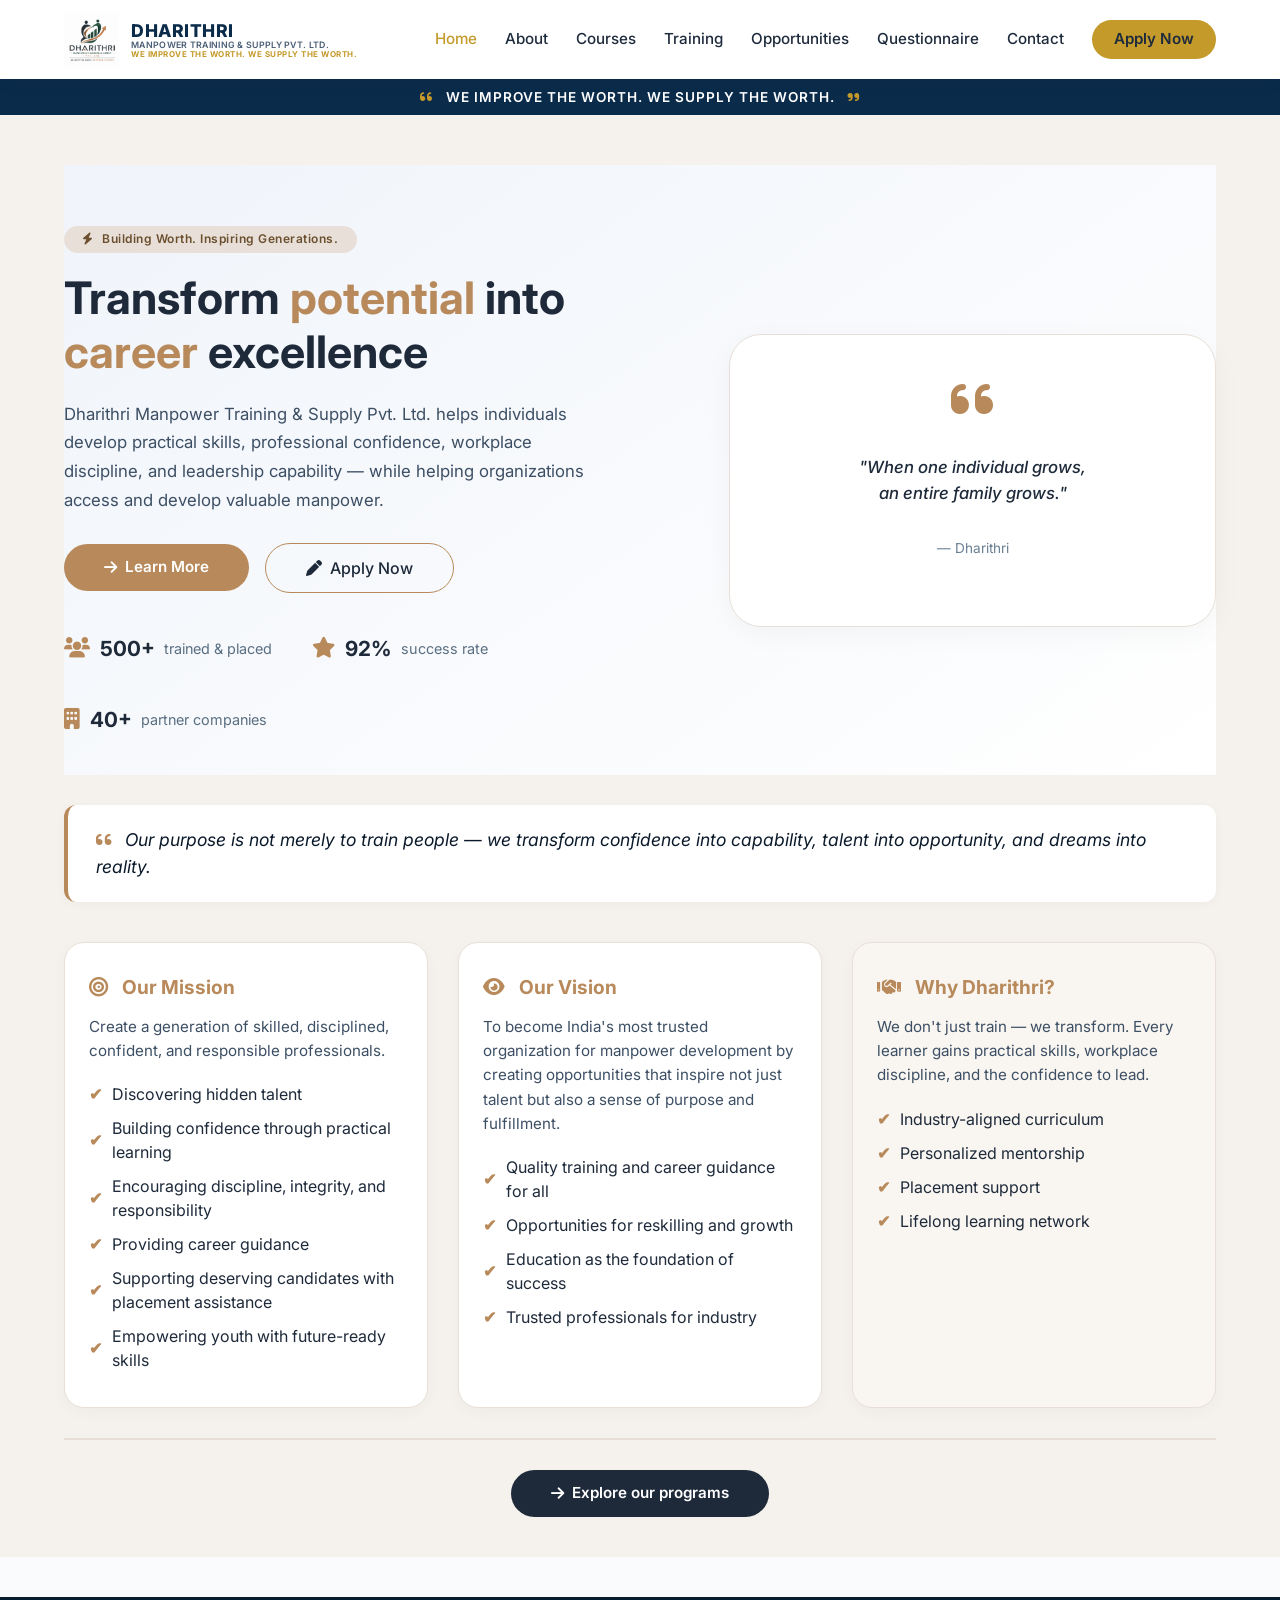
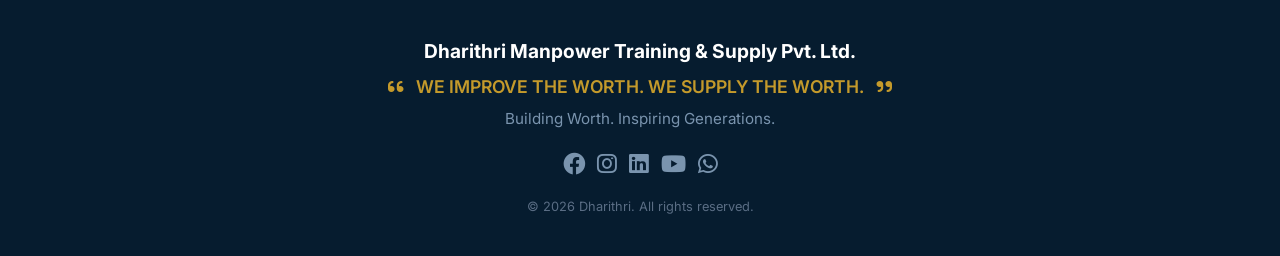
==== commit 53650d24: "Update print statement from 'Hello' to 'Goodbye'" ====
--- a/index.html
+++ b/index.html
@@ -1,657 +1,394 @@
 <!DOCTYPE html>
 <html lang="en">
 <head>
-  <meta charset="UTF-8">
-  <meta name="viewport" content="width=device-width, initial-scale=1.0">
-  <title>Dharithri · people · value · capability</title>
-  <!-- Font & minimal reset -->
-  <link rel="preconnect" href="https://fonts.googleapis.com">
-  <link rel="preconnect" href="https://fonts.gstatic.com" crossorigin>
-  <link href="https://fonts.googleapis.com/css2?family=Inter:opsz,wght@14..32,300;14..32,400;14..32,600;14..32,700;14..32,800&display=swap" rel="stylesheet">
-  <style>
-    * {
-      margin: 0;
-      padding: 0;
-      box-sizing: border-box;
-    }
-
-    body {
-      background-color: #ffffff;
-      font-family: 'Inter', sans-serif;
-      color: #1a1e24;
-      line-height: 1.5;
-    }
-
-    .container {
-      max-width: 1280px;
-      margin: 0 auto;
-      padding: 0 2rem;
-    }
-
-    /* ----- NAVBAR (exactly as requested, unchanged) ----- */
-    .navbar {
-      display: flex;
-      justify-content: space-between;
-      align-items: center;
-      padding: 1.2rem 0;
-      border-bottom: 1px solid #eaeef2;
-      flex-wrap: wrap;
-    }
-
-    .logo {
-      font-weight: 700;
-      font-size: 1.5rem;
-      letter-spacing: -0.02em;
-      color: #0b1e2e;
-    }
-    .logo span {
-      color: #a67c4b;
-    }
-
-    .nav-links {
-      display: flex;
-      gap: 2rem;
-      font-weight: 500;
-      font-size: 0.95rem;
-      color: #2c3a4b;
-    }
-    .nav-links a {
-      text-decoration: none;
-      color: #2c3a4b;
-      transition: color 0.2s;
-    }
-    .nav-links a:hover {
-      color: #a67c4b;
-    }
-
-    .nav-cta {
-      background: #0b1e2e;
-      color: white !important;
-      padding: 0.5rem 1.2rem;
-      border-radius: 40px;
-      font-weight: 600;
-      font-size: 0.9rem;
-    }
-    .nav-cta:hover {
-      background: #a67c4b;
-      color: #0b1e2e !important;
-    }
-
-    /* ----- HERO ----- */
-    .hero {
-      padding: 4rem 0 5rem 0;
-      border-bottom: 1px solid #eaedf0;
-    }
-
-    .hero-tagline {
-      font-size: 0.9rem;
-      text-transform: uppercase;
-      letter-spacing: 0.1em;
-      color: #a67c4b;
-      font-weight: 600;
-      margin-bottom: 1.5rem;
-    }
-
-    .hero h1 {
-      font-size: 3.8rem;
-      font-weight: 800;
-      line-height: 1.1;
-      letter-spacing: -0.03em;
-      max-width: 850px;
-      color: #0b1e2e;
-    }
-    .hero h1 .highlight {
-      color: #a67c4b;
-      border-bottom: 4px solid #e5d5c0;
-      display: inline-block;
-      padding-bottom: 0.1rem;
-    }
-
-    .hero-sub {
-      font-size: 1.3rem;
-      font-weight: 400;
-      color: #3f4d5e;
-      max-width: 600px;
-      margin-top: 1.2rem;
-      margin-bottom: 2.2rem;
-    }
-
-    .hero-buttons {
-      display: flex;
-      flex-wrap: wrap;
-      gap: 1rem;
-      align-items: center;
-    }
-
-    .btn-primary {
-      background: #0b1e2e;
-      color: white;
-      padding: 0.9rem 2.5rem;
-      border-radius: 60px;
-      font-weight: 600;
-      text-decoration: none;
-      transition: 0.2s;
-      border: 1px solid #0b1e2e;
-    }
-    .btn-primary:hover {
-      background: #a67c4b;
-      border-color: #a67c4b;
-      color: #0b1e2e;
-    }
-
-    .btn-secondary {
-      background: transparent;
-      color: #0b1e2e;
-      padding: 0.9rem 2.5rem;
-      border-radius: 60px;
-      font-weight: 600;
-      text-decoration: none;
-      border: 1px solid #cbd5df;
-      transition: 0.2s;
-    }
-    .btn-secondary:hover {
-      border-color: #a67c4b;
-      background: #f8f4ef;
-    }
-
-    .btn-outline {
-      background: transparent;
-      color: #0b1e2e;
-      padding: 0.9rem 2.5rem;
-      border-radius: 60px;
-      font-weight: 600;
-      text-decoration: none;
-      border: 1px solid #dce2e9;
-    }
-    .btn-outline:hover {
-      border-color: #0b1e2e;
-      background: #f2f5f8;
-    }
-
-    /* section headers */
-    .section-title {
-      font-size: 2.4rem;
-      font-weight: 700;
-      letter-spacing: -0.02em;
-      color: #0b1e2e;
-      margin-bottom: 0.5rem;
-    }
-    .section-sub {
-      font-size: 1.1rem;
-      color: #4a5a6b;
-      max-width: 700px;
-    }
-
-    .section-divider {
-      border: 0;
-      border-top: 1px solid #eaeef2;
-      margin: 4rem 0;
-    }
-
-    /* Unique concept */
-    .concept-block {
-      background: #f7f9fc;
-      padding: 3.5rem 3rem;
-      border-radius: 28px;
-      margin: 3rem 0 1rem 0;
-    }
-    .concept-block .title {
-      font-size: 1.9rem;
-      font-weight: 700;
-      letter-spacing: -0.02em;
-      margin-bottom: 1.2rem;
-    }
-    .concept-flow {
-      display: flex;
-      flex-wrap: wrap;
-      gap: 1rem 2.5rem;
-      font-weight: 500;
-      font-size: 1.3rem;
-      color: #0b1e2e;
-      margin-top: 1.8rem;
-    }
-    .concept-flow span {
-      background: white;
-      padding: 0.4rem 1.6rem;
-      border-radius: 60px;
-      box-shadow: 0 2px 6px rgba(0,0,0,0.02);
-      border: 1px solid #dee6ed;
-    }
-    .concept-flow .arrow {
-      background: transparent;
-      border: none;
-      box-shadow: none;
-      padding: 0 0.2rem;
-      color: #a67c4b;
-      font-weight: 300;
-    }
-
-    /* two col layout */
-    .two-col {
-      display: grid;
-      grid-template-columns: 1fr 1fr;
-      gap: 3rem;
-    }
-
-    /* categories grid */
-    .cat-grid {
-      display: grid;
-      grid-template-columns: repeat(auto-fill, minmax(200px, 1fr));
-      gap: 1.8rem;
-      margin-top: 2rem;
-    }
-    .cat-card {
-      background: #f7f9fc;
-      padding: 1.8rem 1.2rem 1.8rem 1.2rem;
-      border-radius: 20px;
-      transition: 0.2s;
-      border: 1px solid transparent;
-    }
-    .cat-card:hover {
-      border-color: #d3dce6;
-      background: #ffffff;
-    }
-    .cat-card h4 {
-      font-weight: 700;
-      font-size: 1.1rem;
-      margin-bottom: 0.3rem;
-    }
-    .cat-card .meta {
-      font-size: 0.8rem;
-      color: #a67c4b;
-      font-weight: 600;
-      letter-spacing: 0.02em;
-    }
-    .cat-card p {
-      font-size: 0.9rem;
-      color: #3d4d5e;
-      margin: 0.6rem 0 0.9rem 0;
-    }
-    .cat-card .cta-link {
-      font-weight: 600;
-      font-size: 0.9rem;
-      color: #0b1e2e;
-      text-decoration: none;
-      border-bottom: 1.5px solid #a67c4b;
-      padding-bottom: 0.1rem;
-    }
-
-    /* manager */
-    .manager-grid {
-      display: grid;
-      grid-template-columns: repeat(auto-fill, minmax(180px,1fr));
-      gap: 1.5rem;
-      margin: 2rem 0 0.5rem 0;
-    }
-    .manager-pill {
-      background: #f7f9fc;
-      padding: 0.6rem 1.2rem;
-      border-radius: 40px;
-      font-weight: 500;
-      font-size: 0.95rem;
-      display: inline-block;
-    }
-
-    .process-steps {
-      display: flex;
-      flex-wrap: wrap;
-      gap: 1rem 2.2rem;
-      background: #f7f9fc;
-      padding: 2rem 2.5rem;
-      border-radius: 60px;
-      margin: 1.8rem 0 0.5rem 0;
-    }
-    .process-steps span {
-      font-weight: 600;
-      font-size: 1.2rem;
-      letter-spacing: -0.01em;
-    }
-    .process-steps .light {
-      font-weight: 300;
-      color: #5a6b7c;
-    }
-
-    .diff-grid {
-      display: grid;
-      grid-template-columns: 1fr 1fr;
-      gap: 2rem;
-      margin-top: 2rem;
-    }
-    .diff-col {
-      background: #f7f9fc;
-      padding: 2rem 1.8rem;
-      border-radius: 20px;
-    }
-    .diff-col h4 {
-      font-weight: 700;
-      font-size: 1.2rem;
-      border-bottom: 2px solid #d3dce6;
-      padding-bottom: 0.5rem;
-      margin-bottom: 1.2rem;
-    }
-    .diff-item {
-      display: flex;
-      justify-content: space-between;
-      border-bottom: 1px dashed #dbe1e8;
-      padding: 0.6rem 0;
-      font-size: 0.95rem;
-    }
-    .diff-item .label {
-      color: #2f4053;
-    }
-    .diff-item .value {
-      font-weight: 600;
-      color: #0b1e2e;
-    }
-
-    .who-grid {
-      display: grid;
-      grid-template-columns: repeat(auto-fill, minmax(140px,1fr));
-      gap: 1rem;
-      margin: 1.8rem 0;
-    }
-    .who-tag {
-      background: #f2f5f8;
-      padding: 0.5rem 1.2rem;
-      border-radius: 40px;
-      font-weight: 500;
-      font-size: 0.9rem;
-      text-align: center;
-    }
-
-    .final-cta {
-      background: #0b1e2e;
-      color: white;
-      padding: 3.5rem 2.8rem;
-      border-radius: 40px;
-      margin: 3rem 0 1.5rem 0;
-    }
-    .final-cta h2 {
-      font-size: 2.2rem;
-      font-weight: 700;
-      letter-spacing: -0.02em;
-      max-width: 700px;
-    }
-    .final-cta .btns {
-      display: flex;
-      flex-wrap: wrap;
-      gap: 1.2rem;
-      margin-top: 1.8rem;
-    }
-    .final-cta .btn-white {
-      background: white;
-      color: #0b1e2e;
-      padding: 0.8rem 2.2rem;
-      border-radius: 60px;
-      font-weight: 600;
-      text-decoration: none;
-    }
-    .final-cta .btn-outline-white {
-      background: transparent;
-      color: white;
-      padding: 0.8rem 2.2rem;
-      border-radius: 60px;
-      font-weight: 600;
-      text-decoration: none;
-      border: 1px solid rgba(255,255,255,0.3);
-    }
-    .final-cta .btn-outline-white:hover {
-      background: rgba(255,255,255,0.05);
-      border-color: white;
-    }
-
-    .closing-statement {
-      font-size: 1.4rem;
-      font-weight: 600;
-      text-align: center;
-      padding: 2.5rem 0 0.5rem 0;
-      color: #0b1e2e;
-      border-top: 1px solid #eaeef2;
-      margin-top: 2.5rem;
-    }
-    .closing-statement span {
-      color: #a67c4b;
-    }
-
-    /* footer unchanged */
-    .footer {
-      padding: 2.5rem 0 1.5rem 0;
-      border-top: 1px solid #eaeef2;
-      margin-top: 3rem;
-      display: flex;
-      flex-wrap: wrap;
-      justify-content: space-between;
-      color: #4d5f72;
-      font-size: 0.9rem;
-    }
-    .footer-links {
-      display: flex;
-      gap: 2rem;
-    }
-    .footer-links a {
-      text-decoration: none;
-      color: #3f5266;
-    }
-    .footer-links a:hover {
-      color: #a67c4b;
-    }
-
-    @media (max-width: 700px) {
-      .hero h1 { font-size: 2.6rem; }
-      .two-col { grid-template-columns: 1fr; }
-      .diff-grid { grid-template-columns: 1fr; }
-      .nav-links { gap: 1rem; flex-wrap: wrap; }
-    }
-  </style>
+    <meta charset="UTF-8" />
+    <meta name="viewport" content="width=device-width, initial-scale=1.0" />
+    <title>Home · Dharithri</title>
+    <link rel="stylesheet" href="https://cdnjs.cloudflare.com/ajax/libs/font-awesome/6.0.0-beta3/css/all.min.css" />
+    <link href="https://fonts.googleapis.com/css2?family=Inter:opsz,wght@14..32,400;14..32,500;14..32,600;14..32,700&display=swap" rel="stylesheet" />
+    <link rel="stylesheet" href="css/style.css" />
+    <style>
+        /* ===== HOMEPAGE STYLES ===== */
+        .hero-section {
+            background: #f5f2ed;
+            padding: 50px 2rem 30px;
+        }
+
+        .container {
+            max-width: 1200px;
+            margin: 0 auto;
+        }
+
+        .hero-badge {
+            display: inline-block;
+            background: #e8e0d8;
+            color: #6b4f2e;
+            font-weight: 600;
+            font-size: 0.75rem;
+            padding: 0.3rem 1.2rem;
+            border-radius: 40px;
+            letter-spacing: 0.5px;
+            margin-bottom: 1.2rem;
+        }
+
+        .hero {
+            display: flex;
+            flex-wrap: wrap;
+            align-items: center;
+            gap: 3rem;
+        }
+
+        .hero-content {
+            flex: 1 1 450px;
+        }
+
+        .hero-content h1 {
+            font-size: 2.8rem;
+            font-weight: 700;
+            line-height: 1.2;
+            color: #1e2a3a;
+            margin-bottom: 0.8rem;
+        }
+
+        .hero-content h1 span {
+            color: #b88a5b;
+        }
+
+        .hero-content .subhead {
+            font-size: 1.05rem;
+            color: #3d4f64;
+            max-width: 550px;
+            margin-bottom: 1.8rem;
+            line-height: 1.7;
+        }
+
+        .hero-actions {
+            display: flex;
+            flex-wrap: wrap;
+            gap: 1rem;
+            align-items: center;
+        }
+
+        .btn-primary {
+            background: #b88a5b;
+            color: white;
+            padding: 0.75rem 2.5rem;
+            border-radius: 40px;
+            text-decoration: none;
+            font-weight: 600;
+            display: inline-flex;
+            align-items: center;
+            gap: 0.5rem;
+            transition: background 0.2s;
+            border: none;
+            font-size: 0.95rem;
+        }
+
+        .btn-primary:hover {
+            background: #9e6d44;
+        }
+
+        .btn-outline {
+            background: transparent;
+            color: #1e2a3a;
+            border: 1.5px solid #b88a5b;
+            padding: 0.75rem 2.5rem;
+            border-radius: 40px;
+            text-decoration: none;
+            font-weight: 500;
+            display: inline-flex;
+            align-items: center;
+            gap: 0.5rem;
+            transition: all 0.2s;
+        }
+
+        .btn-outline:hover {
+            background: #b88a5b;
+            color: white;
+        }
+
+        .hero-stats {
+            margin-top: 2.5rem;
+            display: flex;
+            flex-wrap: wrap;
+            gap: 2.5rem;
+        }
+
+        .stat-item {
+            display: flex;
+            align-items: center;
+            gap: 0.6rem;
+        }
+
+        .stat-item i {
+            color: #b88a5b;
+            font-size: 1.3rem;
+        }
+
+        .stat-item strong {
+            font-size: 1.3rem;
+            color: #1e2a3a;
+        }
+
+        .stat-item span {
+            color: #5a6f82;
+            font-size: 0.9rem;
+        }
+
+        .hero-visual {
+            flex: 1 1 320px;
+            background: #ffffff;
+            border-radius: 32px;
+            padding: 2.5rem 1.8rem;
+            min-height: 220px;
+            display: flex;
+            flex-direction: column;
+            justify-content: center;
+            align-items: center;
+            text-align: center;
+            box-shadow: 0 8px 30px rgba(0, 0, 0, 0.04);
+            border: 1px solid #e8e0d8;
+        }
+
+        .hero-visual i {
+            font-size: 3rem;
+            color: #b88a5b;
+            margin-bottom: 0.8rem;
+        }
+
+        .hero-visual .quote-text {
+            font-weight: 500;
+            color: #1e2a3a;
+            font-size: 1.05rem;
+            font-style: italic;
+        }
+
+        .hero-visual .quote-author {
+            color: #6a7f94;
+            font-size: 0.85rem;
+            margin-top: 4px;
+        }
+
+        .quote-block {
+            border-left: 4px solid #b88a5b;
+            padding: 22px 28px;
+            margin: 30px 0;
+            font-style: italic;
+            font-size: 1.1rem;
+            color: #0b1a2b;
+            background: #ffffff;
+            border-radius: 12px;
+            box-shadow: 0 2px 12px rgba(0, 0, 0, 0.03);
+        }
+
+        .quote-block i {
+            color: #b88a5b;
+            margin-right: 8px;
+        }
+
+        .card-grid {
+            display: grid;
+            grid-template-columns: repeat(auto-fit, minmax(280px, 1fr));
+            gap: 30px;
+            margin: 40px 0 30px;
+        }
+
+        .card {
+            background: #ffffff;
+            padding: 30px 24px;
+            border-radius: 20px;
+            box-shadow: 0 4px 16px rgba(0, 0, 0, 0.03);
+            border: 1px solid #e8e0d8;
+        }
+
+        .card h3 {
+            color: #b88a5b;
+            font-size: 1.2rem;
+            margin-bottom: 0.8rem;
+        }
+
+        .card h3 i {
+            margin-right: 10px;
+        }
+
+        .card p {
+            color: #3d4f64;
+            line-height: 1.6;
+        }
+
+        .card ul {
+            list-style: none;
+            margin-top: 14px;
+        }
+
+        .card ul li {
+            padding: 5px 0;
+            display: flex;
+            align-items: center;
+            gap: 10px;
+            color: #1e2a3a;
+        }
+
+        .card ul li::before {
+            content: "✔";
+            color: #b88a5b;
+            font-weight: 700;
+        }
+
+        hr {
+            border: none;
+            border-top: 2px solid #e8e0d8;
+            margin: 30px 0;
+        }
+
+        .btn-dark {
+            background: #1e2a3a;
+            color: white;
+            padding: 0.75rem 2.5rem;
+            border-radius: 40px;
+            text-decoration: none;
+            font-weight: 600;
+            display: inline-flex;
+            align-items: center;
+            gap: 0.5rem;
+            transition: background 0.2s;
+            border: none;
+            font-size: 0.95rem;
+        }
+
+        .btn-dark:hover {
+            background: #0b1a2b;
+        }
+
+        @media (max-width: 900px) {
+            .hero-content h1 {
+                font-size: 2.2rem;
+            }
+        }
+
+        @media (max-width: 600px) {
+            .hero-content h1 {
+                font-size: 1.8rem;
+            }
+            .hero {
+                padding: 20px 0;
+            }
+            .hero-stats {
+                gap: 1.5rem;
+            }
+        }
+    </style>
 </head>
 <body>
-  <!-- navbar (unchanged) -->
-  <div class="container">
-    <div class="navbar">
-      <div class="logo">Dharithri<span>.</span></div>
-      <div class="nav-links">
-        <a href="#">Training</a>
-        <a href="#">Manpower</a>
-        <a href="#">For Organizations</a>
-        <a href="#">About</a>
-        <a href="#" class="nav-cta">Contact</a>
-      </div>
-    </div>
-  </div>
-
-  <!-- main content -->
-  <main>
-
-    <!-- HERO SECTION -->
-    <section class="hero container">
-      <div class="hero-tagline">✦ capability · value · people</div>
-      <h1>
-        Potential is everywhere.<br>
-        <span class="highlight">Professional value is developed.</span>
-      </h1>
-      <p class="hero-sub">We build the bridge from raw potential to real professional capability — for people and organizations.</p>
-      <div class="hero-buttons">
-        <a href="#" class="btn-primary">Explore Training</a>
-        <a href="#" class="btn-secondary">Talk to Dharithri</a>
-        <a href="#" class="btn-outline">Join Talent Network</a>
-      </div>
-      <!-- hero headline options (conceptual) – only main selected shown -->
-      <div style="margin-top: 2.2rem; font-size: 0.85rem; color: #6d7e91; border-top: 1px solid #e9edf2; padding-top: 1.2rem; display: flex; flex-wrap: wrap; gap: 0.5rem 1.8rem;">
-        <span>✧ Potential is everywhere. Professional value is developed.</span>
-        <span style="color:#a67c4b;">← main</span>
-      </div>
+
+    <!-- ============================================================ -->
+    <!-- NAVBAR WILL BE LOADED BY navbar.js -->
+    <!-- ============================================================ -->
+
+    <!-- ============================================================ -->
+    <!-- ===== HERO / MAIN CONTENT ===== -->
+    <!-- ============================================================ -->
+
+    <section class="hero-section">
+        <div class="container">
+
+            <div class="hero">
+                <div class="hero-content">
+                    <div class="hero-badge">
+                        <i class="fas fa-bolt" style="margin-right:6px;"></i> Building Worth. Inspiring Generations.
+                    </div>
+                    <h1>Transform <span>potential</span> into <span>career</span> excellence</h1>
+                    <p class="subhead">
+                        Dharithri Manpower Training &amp; Supply Pvt. Ltd. helps individuals develop practical skills,
+                        professional confidence, workplace discipline, and leadership capability — while helping
+                        organizations access and develop valuable manpower.
+                    </p>
+                    <div class="hero-actions">
+                        <a href="about.html" class="btn-primary"><i class="fas fa-arrow-right"></i> Learn More</a>
+                        <a href="apply.html" class="btn-outline"><i class="fas fa-pen"></i> Apply Now</a>
+                    </div>
+                    <div class="hero-stats">
+                        <div class="stat-item">
+                            <i class="fas fa-users"></i>
+                            <strong>500+</strong>
+                            <span>trained &amp; placed</span>
+                        </div>
+                        <div class="stat-item">
+                            <i class="fas fa-star"></i>
+                            <strong>92%</strong>
+                            <span>success rate</span>
+                        </div>
+                        <div class="stat-item">
+                            <i class="fas fa-building"></i>
+                            <strong>40+</strong>
+                            <span>partner companies</span>
+                        </div>
+                    </div>
+                </div>
+                <div class="hero-visual">
+                    <i class="fas fa-quote-left"></i>
+                    <p class="quote-text">"When one individual grows,<br>an entire family grows."</p>
+                    <p class="quote-author">— Dharithri</p>
+                </div>
+            </div>
+
+            <!-- ===== QUOTE BLOCK ===== -->
+            <div class="quote-block">
+                <i class="fas fa-quote-left"></i>
+                Our purpose is not merely to train people — we transform confidence into capability,
+                talent into opportunity, and dreams into reality.
+            </div>
+
+            <!-- ===== MISSION / VISION ===== -->
+            <div class="card-grid">
+                <div class="card">
+                    <h3><i class="fas fa-bullseye"></i> Our Mission</h3>
+                    <p>Create a generation of skilled, disciplined, confident, and responsible professionals.</p>
+                    <ul>
+                        <li>Discovering hidden talent</li>
+                        <li>Building confidence through practical learning</li>
+                        <li>Encouraging discipline, integrity, and responsibility</li>
+                        <li>Providing career guidance</li>
+                        <li>Supporting deserving candidates with placement assistance</li>
+                        <li>Empowering youth with future-ready skills</li>
+                    </ul>
+                </div>
+                <div class="card">
+                    <h3><i class="fas fa-eye"></i> Our Vision</h3>
+                    <p>To become India's most trusted organization for manpower development by creating opportunities that inspire not just talent but also a sense of purpose and fulfillment.</p>
+                    <ul>
+                        <li>Quality training and career guidance for all</li>
+                        <li>Opportunities for reskilling and growth</li>
+                        <li>Education as the foundation of success</li>
+                        <li>Trusted professionals for industry</li>
+                    </ul>
+                </div>
+                <div class="card" style="background:#f9f6f2;">
+                    <h3><i class="fas fa-handshake"></i> Why Dharithri?</h3>
+                    <p>We don't just train — we transform. Every learner gains practical skills, workplace discipline, and the confidence to lead.</p>
+                    <ul>
+                        <li>Industry-aligned curriculum</li>
+                        <li>Personalized mentorship</li>
+                        <li>Placement support</li>
+                        <li>Lifelong learning network</li>
+                    </ul>
+                </div>
+            </div>
+
+            <hr />
+
+            <div style="text-align:center; margin: 20px 0 10px;">
+                <a href="courses.html" class="btn-dark"><i class="fas fa-arrow-right"></i> Explore our programs</a>
+            </div>
+
+        </div>
     </section>
 
-    <!-- UNIQUE CONCEPT: Potential → Capability → ... -->
-    <section class="container concept-block">
-      <div class="title">⟡ The capability journey</div>
-      <p style="font-size: 1.15rem; max-width: 800px; color: #1f3143;">A person may have potential, but organizations need capability. Dharithri works on the journey between the two — from inherent ability to applied professional worth.</p>
-      <div class="concept-flow">
-        <span>Potential</span>
-        <span class="arrow">→</span>
-        <span>Clarity</span>
-        <span class="arrow">→</span>
-        <span>Capability</span>
-        <span class="arrow">→</span>
-        <span>Confidence</span>
-        <span class="arrow">→</span>
-        <span>Professional Value</span>
-      </div>
-      <p style="margin-top: 1.2rem; color: #3f566b; font-weight: 400;">Not just skills — but the professional discipline, judgment, and accountability that organizations trust.</p>
-    </section>
-
-    <!-- “What We Actually Do” -->
-    <section class="container" style="margin-top: 2.5rem;">
-      <h2 class="section-title">What we actually do</h2>
-      <p class="section-sub">We design and deliver professional capability across training, development, and manpower readiness.</p>
-      <div class="two-col" style="margin-top: 2rem;">
-        <div>
-          <h3 style="font-weight:700; margin-bottom:0.5rem;">Professional Training</h3>
-          <p style="color:#3f5468;">Manager development · Banking & finance · Accounts & branch banking · workplace skills.</p>
-          <h3 style="font-weight:700; margin:1.5rem 0 0.5rem 0;">Manager Development</h3>
-          <p style="color:#3f5468;">Decision-making, leadership, team handling, business risk, performance & communication.</p>
-          <h3 style="font-weight:700; margin:1.5rem 0 0.5rem 0;">Manpower Supply</h3>
-          <p style="color:#3f5468;">We facilitate suitable, prepared, and responsible talent — not just numbers.</p>
-        </div>
-        <div>
-          <h3 style="font-weight:700; margin-bottom:0.5rem;">Talent Readiness</h3>
-          <p style="color:#3f5468;">Bridging academic knowledge to workplace application through structured capability building.</p>
-          <h3 style="font-weight:700; margin:1.5rem 0 0.5rem 0;">Organizational Support</h3>
-          <p style="color:#3f5468;">Custom solutions for business teams, employers, and aspiring managers.</p>
-        </div>
-      </div>
-    </section>
-
-    <!-- TRAINING CATEGORIES -->
-    <section class="container" style="margin-top: 2.5rem;">
-      <h2 class="section-title">Training categories</h2>
-      <div class="cat-grid">
-        <div class="cat-card"><h4>Banking & Finance Manager</h4><div class="meta">for managers</div><p>Strategic financial decision-making, risk & leadership.</p><a href="#" class="cta-link">Explore →</a></div>
-        <div class="cat-card"><h4>Accounts & Finance</h4><div class="meta">for professionals</div><p>Core finance, reporting, compliance & business acumen.</p><a href="#" class="cta-link">Explore →</a></div>
-        <div class="cat-card"><h4>Branch Banking</h4><div class="meta">for officers</div><p>Operations, customer service, sales & team coordination.</p><a href="#" class="cta-link">Explore →</a></div>
-        <div class="cat-card"><h4>Liability Banking</h4><div class="meta">for specialists</div><p>Deposit growth, relationship management & cross-selling.</p><a href="#" class="cta-link">Explore →</a></div>
-        <div class="cat-card"><h4>Professional & Workplace Skills</h4><div class="meta">for all</div><p>Communication, etiquette, problem-solving & adaptability.</p><a href="#" class="cta-link">Explore →</a></div>
-      </div>
-    </section>
-
-    <!-- MANAGER DEVELOPMENT -->
-    <section class="container" style="margin-top: 3rem;">
-      <h2 class="section-title">Manager development</h2>
-      <p style="font-size: 1.3rem; font-weight: 600; color:#0b1e2e; max-width:700px;">“A designation gives you a title. Capability makes you a manager.”</p>
-      <p style="color:#3f5368; max-width:700px; margin: 0.2rem 0 1rem 0;">True management is built on responsibility, leadership, and business insight.</p>
-      <div class="manager-grid">
-        <span class="manager-pill">Decision-making</span>
-        <span class="manager-pill">Responsibility</span>
-        <span class="manager-pill">Leadership</span>
-        <span class="manager-pill">Team handling</span>
-        <span class="manager-pill">Business understanding</span>
-        <span class="manager-pill">Risk awareness</span>
-        <span class="manager-pill">Customer management</span>
-        <span class="manager-pill">Performance management</span>
-        <span class="manager-pill">Professional communication</span>
-      </div>
-    </section>
-
-    <!-- FROM LEARNING TO WORKPLACE -->
-    <section class="container" style="margin-top: 3rem;">
-      <h2 class="section-title">From learning to workplace</h2>
-      <p class="section-sub">Practical professional capability, not just theory. Our process builds applied competence.</p>
-      <div class="process-steps">
-        <span>Understand</span> <span class="light">→</span>
-        <span>Practice</span> <span class="light">→</span>
-        <span>Perform</span> <span class="light">→</span>
-        <span>Improve</span>
-      </div>
-      <p style="margin-top:1.2rem; color:#3f566b;">Every module is designed to translate into workplace readiness — from day one.</p>
-    </section>
-
-    <!-- MANPOWER SOLUTIONS -->
-    <section class="container" style="margin-top: 3.5rem;">
-      <h2 class="section-title">Manpower solutions</h2>
-      <p class="section-sub">Organisations need people who are suitable, prepared, responsible, and capable. Dharithri facilitates exactly that.</p>
-      <div style="background:#f7f9fc; padding:2rem 2.2rem; border-radius:28px; margin-top:1.5rem;">
-        <p style="font-size:1.05rem; color:#1a2b3d;">We connect employers with professionals who have undergone structured capability development — not just candidates, but contributors.</p>
-      </div>
-    </section>
-
-    <!-- WHY DHARITHRI -->
-    <section class="container" style="margin-top: 3rem;">
-      <h2 class="section-title">Why Dharithri</h2>
-      <div style="display:flex; flex-wrap:wrap; gap:1rem 2.5rem; margin:1.8rem 0 0.5rem 0;">
-        <span style="background:#f0f3f7; padding:0.4rem 1.4rem; border-radius:40px;">Practical orientation</span>
-        <span style="background:#f0f3f7; padding:0.4rem 1.4rem; border-radius:40px;">Industry-relevant training</span>
-        <span style="background:#f0f3f7; padding:0.4rem 1.4rem; border-radius:40px;">Professional discipline</span>
-        <span style="background:#f0f3f7; padding:0.4rem 1.4rem; border-radius:40px;">Capability-focused</span>
-        <span style="background:#f0f3f7; padding:0.4rem 1.4rem; border-radius:40px;">Banking & finance specialization</span>
-        <span style="background:#f0f3f7; padding:0.4rem 1.4rem; border-radius:40px;">Human-centered</span>
-        <span style="background:#f0f3f7; padding:0.4rem 1.4rem; border-radius:40px;">Employer-oriented</span>
-        <span style="background:#f0f3f7; padding:0.4rem 1.4rem; border-radius:40px;">Continuous improvement</span>
-      </div>
-    </section>
-
-    <!-- THE DHARITHRI DIFFERENCE -->
-    <section class="container" style="margin-top: 3rem;">
-      <h2 class="section-title">The Dharithri difference</h2>
-      <div class="diff-grid">
-        <div class="diff-col"><h4>Ordinary Training</h4>
-          <div class="diff-item"><span class="label">Theory</span><span class="value">⬤</span></div>
-          <div class="diff-item"><span class="label">Certificate</span><span class="value">⬤</span></div>
-          <div class="diff-item"><span class="label">Job title</span><span class="value">⬤</span></div>
-          <div class="diff-item"><span class="label">Learning</span><span class="value">⬤</span></div>
-          <div class="diff-item"><span class="label">Candidate</span><span class="value">⬤</span></div>
-          <div class="diff-item"><span class="label">Manpower quantity</span><span class="value">⬤</span></div>
-        </div>
-        <div class="diff-col" style="background:#0b1e2e; color:white;"><h4 style="color:white; border-bottom-color:#a67c4b;">Dharithri Approach</h4>
-          <div class="diff-item" style="border-bottom-color:#334a5e;"><span class="label" style="color:#c7d5e3;">Practical capability</span><span class="value" style="color:#f0e9df;">✦</span></div>
-          <div class="diff-item" style="border-bottom-color:#334a5e;"><span class="label" style="color:#c7d5e3;">Competence</span><span class="value" style="color:#f0e9df;">✦</span></div>
-          <div class="diff-item" style="border-bottom-color:#334a5e;"><span class="label" style="color:#c7d5e3;">Responsibility</span><span class="value" style="color:#f0e9df;">✦</span></div>
-          <div class="diff-item" style="border-bottom-color:#334a5e;"><span class="label" style="color:#c7d5e3;">Application</span><span class="value" style="color:#f0e9df;">✦</span></div>
-          <div class="diff-item" style="border-bottom-color:#334a5e;"><span class="label" style="color:#c7d5e3;">Professional</span><span class="value" style="color:#f0e9df;">✦</span></div>
-          <div class="diff-item" style="border-bottom-color:#334a5e;"><span class="label" style="color:#c7d5e3;">Manpower value</span><span class="value" style="color:#f0e9df;">✦</span></div>
-        </div>
-      </div>
-    </section>
-
-    <!-- WHO WE WORK WITH -->
-    <section class="container" style="margin-top: 3rem;">
-      <h2 class="section-title">Who we work with</h2>
-      <div class="who-grid">
-        <span class="who-tag">Students</span>
-        <span class="who-tag">Graduates</span>
-        <span class="who-tag">Working professionals</span>
-        <span class="who-tag">Aspiring managers</span>
-        <span class="who-tag">Banking & finance aspirants</span>
-        <span class="who-tag">Organizations</span>
-        <span class="who-tag">Employers</span>
-        <span class="who-tag">Business teams</span>
-      </div>
-    </section>
-
-    <!-- STRONG CTA FINAL -->
-    <section class="container final-cta">
-      <h2>Your potential is the beginning. Your professional value is the outcome.</h2>
-      <div class="btns">
-        <a href="#" class="btn-white">Explore Our Training</a>
-        <a href="#" class="btn-outline-white">Connect With Us</a>
-      </div>
-    </section>
-
-    <!-- CLOSING STATEMENT -->
-    <div class="container closing-statement">
-      <span>Dharithri</span> — where potential meets professional capability, and people become value.
-    </div>
-
-  </main>
-
-  <!-- FOOTER (unchanged) -->
-  <footer class="container footer">
-    <div>© 2026 Dharithri Manpower Training & Supply Pvt. Ltd.</div>
-    <div class="footer-links">
-      <a href="#">Privacy</a>
-      <a href="#">Terms</a>
-      <a href="#">Support</a>
-    </div>
-  </footer>
-
+    <!-- ============================================================ -->
+    <!-- FOOTER WILL BE LOADED BY navbar.js -->
+    <!-- ============================================================ -->
+
+    <script src="js/main.js"></script>
+    <script src="js/navbar.js"></script>
 </body>
 </html>
--- a/css/style.css
+++ b/css/style.css
@@ -0,0 +1,800 @@
+/* ===== RESET & BASE ===== */
+* { margin: 0; padding: 0; box-sizing: border-box; }
+body { font-family: 'Inter', sans-serif; background: #fafbfc; color: #1e1e2a; line-height: 1.5; scroll-behavior: smooth; }
+.container { max-width: 1280px; margin: 0 auto; padding: 0 24px; }
+
+/* ===== NAVBAR ===== */
+.navbar { background: white; box-shadow: 0 4px 20px rgba(0,0,0,0.03); padding: 12px 0; position: sticky; top: 0; z-index: 100; }
+.nav-flex { display: flex; align-items: center; justify-content: space-between; flex-wrap: wrap; }
+.logo-area { display: flex; align-items: center; gap: 10px; }
+.logo-area img { height: 48px; width: auto; }
+.logo-text { font-weight: 700; font-size: 1.2rem; color: #0b2b4a; }
+.logo-text span { color: #c49a2b; }
+.nav-links { display: flex; gap: 28px; font-weight: 500; align-items: center; }
+.nav-links a { text-decoration: none; color: #1e2b3c; transition: 0.2s; font-size: 0.95rem; }
+.nav-links a:hover, .nav-links a.active { color: #c49a2b; }
+.hamburger { display: none; font-size: 1.6rem; cursor: pointer; }
+@media (max-width: 768px) {
+    .nav-links { display: none; flex-direction: column; width: 100%; padding: 20px 0; gap: 14px; }
+    .nav-links.show { display: flex; }
+    .hamburger { display: block; }
+}
+
+/* ===== BUTTONS ===== */
+.btn { display: inline-block; background: #0b2b4a; color: white; padding: 10px 24px; border-radius: 40px; text-decoration: none; font-weight: 600; font-size: 0.9rem; border: none; cursor: pointer; transition: 0.2s; }
+.btn-gold { background: #c49a2b; color: #0b2b4a; }
+.btn-gold:hover { background: #b0861f; transform: translateY(-2px); }
+.btn-outline { background: transparent; border: 2px solid #c49a2b; color: #c49a2b; }
+.btn-outline:hover { background: #c49a2b; color: white; }
+.btn:hover { opacity: 0.9; transform: translateY(-2px); }
+
+/* ===== SECTIONS ===== */
+.section-title { font-size: 2.2rem; font-weight: 700; color: #0b2b4a; margin-bottom: 12px; }
+.section-sub { color: #4a5d74; max-width: 700px; margin-bottom: 32px; }
+
+/* ===== HERO ===== */
+.hero { padding: 60px 0 40px; background: linear-gradient(145deg, #f0f4fa 0%, #ffffff 100%); }
+.hero-grid { display: grid; grid-template-columns: 1fr 1fr; gap: 48px; align-items: center; }
+.hero h1 { font-size: 3.2rem; font-weight: 700; line-height: 1.2; color: #0b2b4a; }
+.hero h1 i { color: #c49a2b; }
+.hero p { font-size: 1.1rem; color: #2f4057; margin: 20px 0 28px; max-width: 520px; }
+.hero-tag { background: #e7edf5; display: inline-block; padding: 6px 18px; border-radius: 40px; font-weight: 600; font-size: 0.9rem; color: #0b2b4a; }
+.hero-badge { display: flex; gap: 12px; flex-wrap: wrap; }
+@media (max-width: 768px) { .hero-grid { grid-template-columns: 1fr; } .hero h1 { font-size: 2.2rem; } }
+
+/* ===== ABOUT ===== */
+.about-grid { display: grid; grid-template-columns: 1fr 1fr; gap: 40px; background: white; padding: 40px; border-radius: 28px; box-shadow: 0 12px 40px rgba(0,0,0,0.02); }
+@media (max-width: 768px) { .about-grid { grid-template-columns: 1fr; padding: 24px; } }
+
+/* ===== FOUNDER ===== */
+.founder-card { background: white; border-radius: 28px; padding: 36px 40px; box-shadow: 0 8px 30px rgba(0,0,0,0.02); display: flex; gap: 32px; flex-wrap: wrap; align-items: flex-start; }
+.founder-img { width: 120px; height: 120px; background: #d9e2ed; border-radius: 50%; display: flex; align-items: center; justify-content: center; font-size: 3rem; color: #0b2b4a; font-weight: 700; flex-shrink:0; }
+
+/* ===== CARDS ===== */
+.card { background: white; padding: 24px; border-radius: 20px; box-shadow: 0 4px 16px rgba(0,0,0,0.03); transition: 0.3s; }
+.card:hover { transform: translateY(-4px); box-shadow: 0 12px 32px rgba(0,0,0,0.06); }
+.card h4 { margin: 12px 0 6px; }
+.card p { color: #4a5d74; font-size: 0.95rem; }
+
+/* ===== COURSES ===== */
+.course-grid { display: grid; grid-template-columns: repeat(auto-fill, minmax(280px, 1fr)); gap: 24px; margin: 30px 0; }
+.course-card { background: white; padding: 24px; border-radius: 20px; box-shadow: 0 4px 16px rgba(0,0,0,0.03); border-left: 4px solid #c49a2b; transition: 0.3s; }
+.course-card:hover { transform: translateY(-3px); box-shadow: 0 12px 32px rgba(0,0,0,0.06); }
+.course-card h4 { color: #0b2b4a; margin-bottom: 8px; }
+.course-card ul { list-style: none; margin: 10px 0 16px; }
+.course-card ul li { padding: 4px 0; font-size: 0.9rem; color: #2f4057; border-bottom: 1px solid #f0f2f5; }
+.course-card ul li:last-child { border-bottom: none; }
+.course-card .btn { padding: 6px 18px; font-size: 0.8rem; margin-right: 6px; }
+
+/* ===== TRAINING ===== */
+.training-section { background: white; padding: 40px; border-radius: 24px; margin: 30px 0; box-shadow: 0 4px 16px rgba(0,0,0,0.03); }
+.training-section h3 { color: #0b2b4a; margin-bottom: 16px; }
+
+/* ===== GALLERY ===== */
+.gallery-grid { display: grid; grid-template-columns: repeat(auto-fit, minmax(250px, 1fr)); gap: 20px; margin: 24px 0; }
+.gallery-grid img { width: 100%; height: 220px; object-fit: cover; border-radius: 16px; box-shadow: 0 4px 16px rgba(0,0,0,0.06); transition: 0.3s; }
+.gallery-grid img:hover { transform: scale(1.02); box-shadow: 0 8px 24px rgba(0,0,0,0.1); }
+
+/* ===== FORM ===== */
+.form-group { margin-bottom: 20px; }
+.form-group label { display: block; font-weight: 600; margin-bottom: 4px; color: #0b2b4a; }
+.form-group label .required { color: #e74c3c; }
+.form-group input, .form-group select, .form-group textarea { width: 100%; padding: 12px 16px; border: 1px solid #dde2e8; border-radius: 12px; font-family: 'Inter', sans-serif; font-size: 0.95rem; transition: 0.2s; background: white; }
+.form-group input:focus, .form-group select:focus, .form-group textarea:focus { outline: none; border-color: #c49a2b; box-shadow: 0 0 0 3px rgba(196,154,43,0.15); }
+.form-group input[type="file"] { padding: 10px; background: #f8f9fb; cursor: pointer; }
+.form-group input[type="file"]:hover { background: #f0f2f5; }
+.form-group small { display: block; margin-top: 4px; color: #6c7a8a; font-size: 0.85rem; }
+.form-row { display: grid; grid-template-columns: 1fr 1fr; gap: 20px; }
+@media (max-width: 600px) { .form-row { grid-template-columns: 1fr; } }
+.form-section { background: white; padding: 40px; border-radius: 24px; box-shadow: 0 4px 16px rgba(0,0,0,0.03); max-width: 900px; margin: 0 auto; }
+
+/* ============================================= */
+/* ===== ADMIN LOGIN ===== */
+/* ============================================= */
+.admin-login-box {
+    max-width: 420px;
+    width: 100%;
+    margin: 60px auto;
+    background: white;
+    padding: 40px;
+    border-radius: 24px;
+    box-shadow: 0 12px 40px rgba(0,0,0,0.08);
+}
+
+.admin-login-box .form-group input {
+    width: 100%;
+    padding: 12px 16px;
+    border: 1px solid #dde2e8;
+    border-radius: 12px;
+    font-family: 'Inter', sans-serif;
+    font-size: 0.95rem;
+    transition: 0.2s;
+    background: white;
+}
+
+.admin-login-box .form-group input:focus {
+    outline: none;
+    border-color: #c49a2b;
+    box-shadow: 0 0 0 3px rgba(196,154,43,0.15);
+}
+
+.admin-login-box .form-group label {
+    display: block;
+    font-weight: 600;
+    margin-bottom: 4px;
+    color: #0b2b4a;
+}
+
+.admin-login-box .form-group label .required {
+    color: #e74c3c;
+}
+
+/* ============================================= */
+/* ===== ADMIN DASHBOARD ===== */
+/* ============================================= */
+
+/* --- Dashboard Header --- */
+.dashboard-header {
+    display: flex;
+    justify-content: space-between;
+    align-items: center;
+    flex-wrap: wrap;
+    margin: 20px 0 30px;
+    gap: 16px;
+}
+
+.dashboard-header h1 {
+    font-size: 2rem;
+    color: #0b2b4a;
+}
+
+.dashboard-controls {
+    display: flex;
+    gap: 12px;
+    align-items: center;
+    flex-wrap: wrap;
+}
+
+.dashboard-controls input[type="text"] {
+    padding: 10px 16px;
+    border: 1px solid #dde2e8;
+    border-radius: 12px;
+    font-family: 'Inter', sans-serif;
+    font-size: 0.95rem;
+    min-width: 250px;
+    transition: 0.2s;
+    background: white;
+}
+
+.dashboard-controls input[type="text"]:focus {
+    outline: none;
+    border-color: #c49a2b;
+    box-shadow: 0 0 0 3px rgba(196,154,43,0.15);
+}
+
+.btn-export {
+    background: #0b2b4a;
+    color: white;
+    border: none;
+    padding: 10px 24px;
+    border-radius: 40px;
+    cursor: pointer;
+    font-weight: 600;
+    font-size: 0.9rem;
+    transition: 0.3s;
+    display: inline-flex;
+    align-items: center;
+    gap: 8px;
+}
+
+.btn-export:hover {
+    background: #1a3d5e;
+    transform: translateY(-2px);
+    box-shadow: 0 4px 12px rgba(11,43,74,0.2);
+}
+
+.btn-export i {
+    font-size: 1rem;
+}
+
+/* --- Stats Cards --- */
+.admin-stats {
+    display: grid;
+    grid-template-columns: repeat(auto-fit, minmax(180px, 1fr));
+    gap: 20px;
+    margin-bottom: 30px;
+}
+
+.admin-stat-card {
+    background: white;
+    padding: 20px 24px;
+    border-radius: 16px;
+    box-shadow: 0 4px 16px rgba(0,0,0,0.03);
+    text-align: center;
+    transition: 0.3s;
+    border: 1px solid #f0f2f5;
+}
+
+.admin-stat-card:hover {
+    transform: translateY(-4px);
+    box-shadow: 0 8px 24px rgba(0,0,0,0.06);
+}
+
+.admin-stat-card .stat-icon {
+    font-size: 1.8rem;
+    color: #c49a2b;
+    margin-bottom: 8px;
+}
+
+.admin-stat-card h3 {
+    color: #0b2b4a;
+    font-size: 2rem;
+    margin: 0;
+}
+
+.admin-stat-card p {
+    color: #4a5d74;
+    margin: 4px 0 0;
+    font-size: 0.85rem;
+    font-weight: 500;
+}
+
+/* --- Table Container --- */
+.table-container {
+    background: white;
+    padding: 24px;
+    border-radius: 16px;
+    box-shadow: 0 4px 16px rgba(0,0,0,0.03);
+    overflow-x: auto;
+    margin-top: 20px;
+}
+
+.table-container h2 {
+    color: #0b2b4a;
+    margin-top: 0;
+    margin-bottom: 16px;
+    font-size: 1.4rem;
+}
+
+/* --- Admin Table --- */
+.admin-table {
+    width: 100%;
+    border-collapse: collapse;
+    font-size: 0.9rem;
+}
+
+.admin-table thead tr {
+    background: #0b2b4a;
+    color: white;
+}
+
+.admin-table thead th {
+    padding: 12px 16px;
+    text-align: left;
+    font-weight: 600;
+    white-space: nowrap;
+}
+
+.admin-table tbody tr {
+    border-bottom: 1px solid #eef2f6;
+    transition: 0.2s;
+}
+
+.admin-table tbody tr:nth-child(even) {
+    background: #fafbfc;
+}
+
+.admin-table tbody tr:hover {
+    background: #f5f8fd;
+}
+
+.admin-table tbody td {
+    padding: 10px 16px;
+    vertical-align: middle;
+}
+
+/* --- Program Badge --- */
+.program-badge {
+    background: #c49a2b;
+    color: #0b2b4a;
+    padding: 2px 12px;
+    border-radius: 40px;
+    font-size: 0.75rem;
+    font-weight: 600;
+    display: inline-block;
+}
+
+/* ============================================= */
+/* ===== ACTION BUTTONS (View, Resume, Delete) ===== */
+/* ============================================= */
+.action-cell {
+    display: flex;
+    gap: 6px;
+    align-items: center;
+    flex-wrap: wrap;
+}
+
+.btn-action {
+    display: inline-flex;
+    align-items: center;
+    justify-content: center;
+    width: 34px;
+    height: 34px;
+    border-radius: 6px;
+    border: none;
+    cursor: pointer;
+    transition: all 0.3s ease;
+    color: white;
+    text-decoration: none;
+    font-size: 0.85rem;
+}
+
+.btn-action i {
+    font-size: 14px;
+}
+
+/* View Button */
+.btn-view {
+    background: #4CAF50;
+}
+.btn-view:hover {
+    background: #45a049;
+    transform: scale(1.08);
+    box-shadow: 0 4px 12px rgba(76,175,80,0.3);
+}
+
+/* Resume Button */
+.btn-resume {
+    background: #FF6B6B;
+}
+.btn-resume:hover {
+    background: #ff5252;
+    transform: scale(1.08);
+    box-shadow: 0 4px 12px rgba(255,107,107,0.3);
+}
+
+/* Delete Button */
+.btn-delete {
+    background: #dc3545;
+}
+.btn-delete:hover {
+    background: #c82333;
+    transform: scale(1.08);
+    box-shadow: 0 4px 12px rgba(220,53,69,0.3);
+}
+
+/* No Resume Badge */
+.no-resume {
+    color: #999;
+    font-size: 11px;
+    font-style: italic;
+    padding: 4px 8px;
+    background: #f5f5f5;
+    border-radius: 4px;
+}
+
+/* --- View Button (Text version) --- */
+.view-btn {
+    background: #c49a2b;
+    border: none;
+    color: #0b2b4a;
+    padding: 4px 14px;
+    border-radius: 6px;
+    cursor: pointer;
+    font-size: 0.8rem;
+    font-weight: 600;
+    transition: 0.2s;
+}
+
+.view-btn:hover {
+    background: #b0861f;
+    transform: scale(1.05);
+}
+
+/* ============================================= */
+/* ===== ADMIN ACTIONS BAR ===== */
+/* ============================================= */
+.admin-actions {
+    margin-top: 20px;
+    display: flex;
+    gap: 12px;
+    flex-wrap: wrap;
+}
+
+.admin-actions .btn-export {
+    background: #0b2b4a;
+    color: white;
+    border: none;
+    padding: 10px 24px;
+    border-radius: 40px;
+    cursor: pointer;
+    font-weight: 600;
+    transition: 0.2s;
+}
+
+.admin-actions .btn-export:hover {
+    background: #1a3d5e;
+    transform: translateY(-2px);
+}
+
+.admin-actions .btn-refresh {
+    background: #4a5d74;
+    color: white;
+    border: none;
+    padding: 10px 24px;
+    border-radius: 40px;
+    cursor: pointer;
+    font-weight: 600;
+    transition: 0.2s;
+}
+
+.admin-actions .btn-refresh:hover {
+    background: #5a6d84;
+    transform: translateY(-2px);
+}
+
+.admin-actions .btn-danger {
+    background: #e74c3c;
+    color: white;
+    border: none;
+    padding: 10px 24px;
+    border-radius: 40px;
+    cursor: pointer;
+    font-weight: 600;
+    transition: 0.2s;
+}
+
+.admin-actions .btn-danger:hover {
+    background: #c0392b;
+    transform: translateY(-2px);
+}
+
+/* ============================================= */
+/* ===== ADMIN LOADING & EMPTY STATES ===== */
+/* ============================================= */
+.admin-loading {
+    text-align: center;
+    padding: 40px;
+    color: #4a5d74;
+    background: white;
+    border-radius: 16px;
+}
+
+.admin-loading .spinner {
+    font-size: 2rem;
+    color: #c49a2b;
+    animation: spin 1s linear infinite;
+}
+
+.admin-loading p {
+    margin-top: 12px;
+}
+
+@keyframes spin {
+    0% { transform: rotate(0deg); }
+    100% { transform: rotate(360deg); }
+}
+
+.admin-empty {
+    text-align: center;
+    padding: 40px;
+    color: #4a5d74;
+}
+
+.admin-empty .icon {
+    font-size: 3rem;
+    color: #c49a2b;
+}
+
+.admin-empty h3 {
+    margin: 12px 0;
+    color: #0b2b4a;
+}
+
+/* ============================================= */
+/* ===== ALERTS ===== */
+/* ============================================= */
+.alert {
+    padding: 16px 20px;
+    border-radius: 12px;
+    margin-bottom: 20px;
+}
+
+.alert-success {
+    background: #e8f5e9;
+    color: #2e7d32;
+    border: 1px solid #a5d6a7;
+}
+
+.alert-error {
+    background: #ffebee;
+    color: #c62828;
+    border: 1px solid #ef9a9a;
+}
+
+.alert-info {
+    background: #e3f2fd;
+    color: #0d47a1;
+    border: 1px solid #90caf9;
+}
+
+/* ============================================= */
+/* ===== OPPORTUNITIES PAGE ===== */
+/* ============================================= */
+.opportunity-card {
+    background: white;
+    padding: 30px;
+    border-radius: 20px;
+    box-shadow: 0 4px 16px rgba(0,0,0,0.03);
+    border-top: 4px solid #c49a2b;
+    text-align: center;
+    transition: 0.3s;
+}
+
+.opportunity-card:hover {
+    transform: translateY(-8px);
+    box-shadow: 0 12px 40px rgba(0,0,0,0.08);
+}
+
+.opportunity-card .icon-wrapper {
+    background: #f5f8fd;
+    width: 70px;
+    height: 70px;
+    border-radius: 50%;
+    display: flex;
+    align-items: center;
+    justify-content: center;
+    margin: 0 auto 16px;
+}
+
+.opportunity-card .icon-wrapper i {
+    font-size: 2rem;
+    color: #c49a2b;
+}
+
+.opportunity-card h3 {
+    color: #0b2b4a;
+    margin-bottom: 8px;
+}
+
+.opportunity-card p {
+    color: #4a5d74;
+    line-height: 1.6;
+}
+
+/* ============================================= */
+/* ===== TAGLINE BANNER ===== */
+/* ============================================= */
+.tagline-banner {
+    background: #0b2b4a;
+    color: white;
+    text-align: center;
+    padding: 10px 0;
+    font-weight: 600;
+    letter-spacing: 1px;
+    font-size: 0.9rem;
+}
+
+/* ============================================= */
+/* ===== FOOTER ===== */
+/* ============================================= */
+.footer {
+    background: #061c2f;
+    color: white;
+    padding: 40px 0;
+}
+
+.footer a {
+    color: #7a94ae;
+    margin: 0 10px;
+    font-size: 1.4rem;
+    transition: 0.3s;
+}
+
+.footer a:hover {
+    color: #c49a2b;
+}
+
+.footer .footer-brand h4 {
+    color: white;
+}
+
+.footer .footer-brand p {
+    color: #7a94ae;
+    margin-top: 4px;
+}
+
+/* ============================================= */
+/* ===== MISC UTILITIES ===== */
+/* ============================================= */
+.text-center { text-align: center; }
+.text-left { text-align: left; }
+.text-right { text-align: right; }
+.mt-20 { margin-top: 20px; }
+.mb-20 { margin-bottom: 20px; }
+.mt-30 { margin-top: 30px; }
+.mb-30 { margin-bottom: 30px; }
+.p-20 { padding: 20px; }
+.p-30 { padding: 30px; }
+.hidden { display: none; }
+
+/* ============================================= */
+/* ===== RESPONSIVE TABLES ===== */
+/* ============================================= */
+@media (max-width: 1024px) {
+    .admin-table {
+        font-size: 0.85rem;
+    }
+    .admin-table thead th,
+    .admin-table tbody td {
+        padding: 8px 12px;
+    }
+}
+
+@media (max-width: 768px) {
+    .dashboard-header {
+        flex-direction: column;
+        align-items: stretch;
+    }
+    
+    .dashboard-controls {
+        flex-direction: column;
+        width: 100%;
+    }
+    
+    .dashboard-controls input[type="text"] {
+        min-width: auto;
+        width: 100%;
+    }
+    
+    .btn-export {
+        width: 100%;
+        justify-content: center;
+    }
+    
+    .admin-stats {
+        grid-template-columns: repeat(auto-fit, minmax(140px, 1fr));
+        gap: 12px;
+    }
+    
+    .admin-stat-card {
+        padding: 14px 16px;
+    }
+    
+    .admin-stat-card h3 {
+        font-size: 1.4rem;
+    }
+    
+    .admin-table {
+        font-size: 0.8rem;
+    }
+    
+    .admin-table thead th,
+    .admin-table tbody td {
+        padding: 6px 10px;
+    }
+    
+    .admin-table .program-badge {
+        font-size: 0.65rem;
+        padding: 1px 8px;
+    }
+    
+    .action-cell {
+        gap: 4px;
+    }
+    
+    .btn-action {
+        width: 30px;
+        height: 30px;
+    }
+    
+    .btn-action i {
+        font-size: 12px;
+    }
+    
+    .no-resume {
+        font-size: 10px;
+        padding: 2px 6px;
+    }
+    
+    .admin-login-box {
+        padding: 24px;
+        margin: 20px auto;
+    }
+    
+    .admin-actions {
+        flex-direction: column;
+    }
+    
+    .admin-actions .btn-export,
+    .admin-actions .btn-refresh,
+    .admin-actions .btn-danger {
+        width: 100%;
+        text-align: center;
+        justify-content: center;
+    }
+    
+    .table-container {
+        padding: 12px;
+    }
+}
+
+@media (max-width: 480px) {
+    .admin-table {
+        font-size: 0.7rem;
+    }
+    
+    .admin-table thead th,
+    .admin-table tbody td {
+        padding: 4px 6px;
+    }
+    
+    .admin-table .view-btn {
+        padding: 2px 10px;
+        font-size: 0.65rem;
+    }
+    
+    .btn-action {
+        width: 26px;
+        height: 26px;
+    }
+    
+    .btn-action i {
+        font-size: 10px;
+    }
+    
+    .admin-stats {
+        grid-template-columns: 1fr 1fr;
+        gap: 8px;
+    }
+    
+    .admin-stat-card h3 {
+        font-size: 1.2rem;
+    }
+    
+    .admin-stat-card p {
+        font-size: 0.75rem;
+    }
+}
+
+/* ============================================= */
+/* ===== SCROLLBAR STYLING ===== */
+/* ============================================= */
+::-webkit-scrollbar {
+    width: 6px;
+    height: 6px;
+}
+
+::-webkit-scrollbar-track {
+    background: #f1f1f1;
+    border-radius: 10px;
+}
+
+::-webkit-scrollbar-thumb {
+    background: #c49a2b;
+    border-radius: 10px;
+}
+
+::-webkit-scrollbar-thumb:hover {
+    background: #b0861f;
+}
+
+/* ============================================= */
+/* ===== PRINT STYLES ===== */
+/* ============================================= */
+@media print {
+    .navbar, .footer, .admin-actions, .dashboard-controls {
+        display: none !important;
+    }
+    .table-container {
+        box-shadow: none !important;
+        border: 1px solid #ddd;
+    }
+    .admin-table thead tr {
+        background: #333 !important;
+        color: white !important;
+    }
+    .btn-action {
+        display: none !important;
+    }
+}
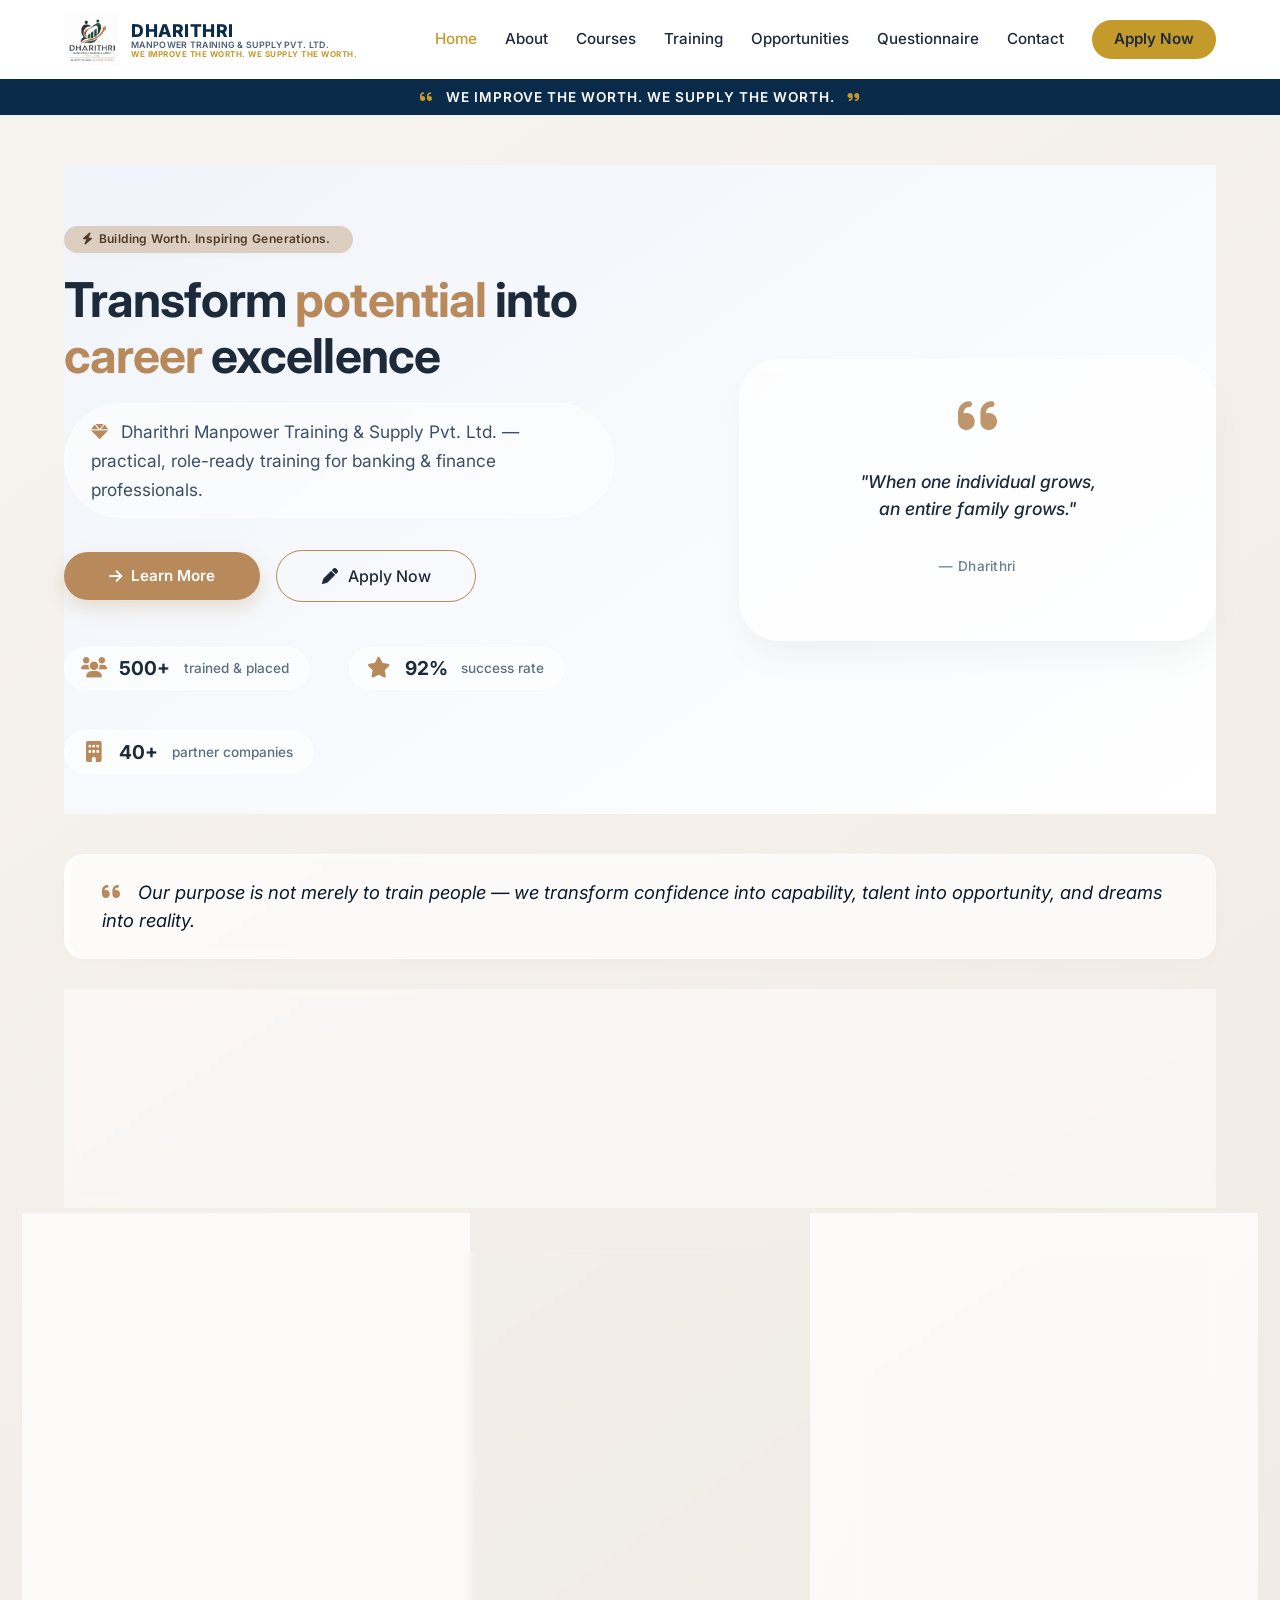
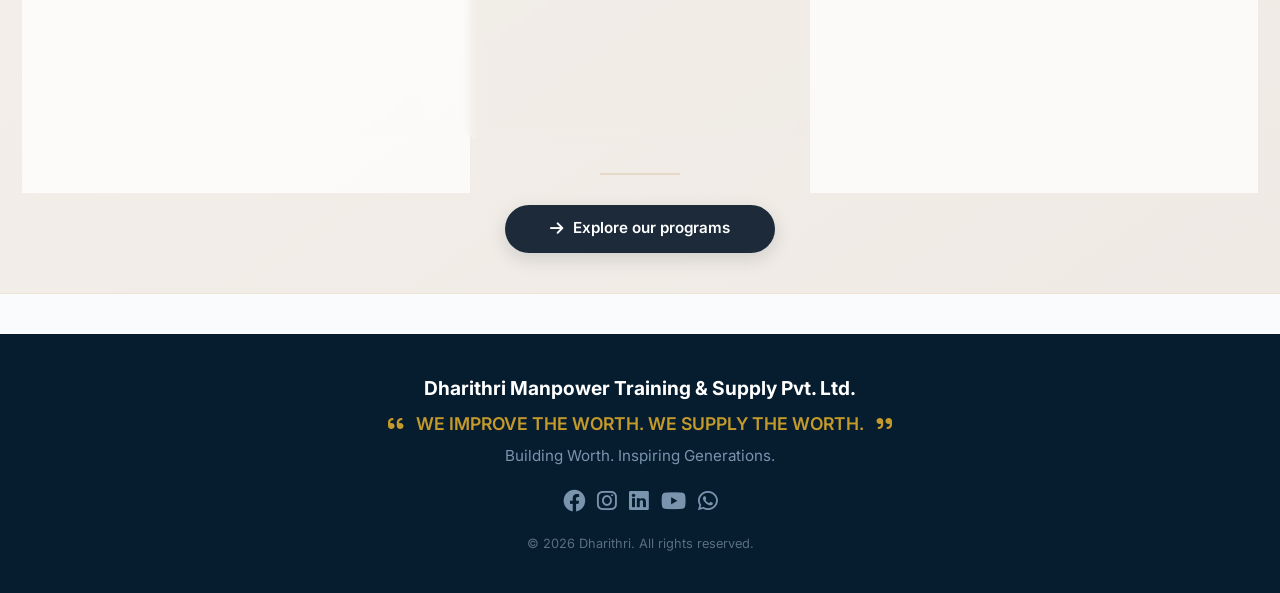
==== commit f50e3bbe: "Refine homepage styles and update content Refined homepage styles and updated content for improved a" ====
--- a/index.html
+++ b/index.html
@@ -8,10 +8,11 @@
     <link href="https://fonts.googleapis.com/css2?family=Inter:opsz,wght@14..32,400;14..32,500;14..32,600;14..32,700&display=swap" rel="stylesheet" />
     <link rel="stylesheet" href="css/style.css" />
     <style>
-        /* ===== HOMEPAGE STYLES ===== */
+        /* ===== HOMEPAGE STYLES (refined & attractive) ===== */
         .hero-section {
-            background: #f5f2ed;
+            background: linear-gradient(145deg, #f7f3ee 0%, #efeae4 100%);
             padding: 50px 2rem 30px;
+            border-bottom: 1px solid rgba(184, 138, 91, 0.15);
         }
 
         .container {
@@ -20,15 +21,18 @@
         }
 
         .hero-badge {
-            display: inline-block;
-            background: #e8e0d8;
-            color: #6b4f2e;
+            display: inline-flex;
+            align-items: center;
+            background: #dccfc2;
+            color: #4f3a26;
             font-weight: 600;
             font-size: 0.75rem;
-            padding: 0.3rem 1.2rem;
-            border-radius: 40px;
-            letter-spacing: 0.5px;
+            padding: 0.3rem 1.4rem 0.3rem 1.2rem;
+            border-radius: 40px;
+            letter-spacing: 0.4px;
             margin-bottom: 1.2rem;
+            gap: 6px;
+            box-shadow: 0 2px 6px rgba(0,0,0,0.02);
         }
 
         .hero {
@@ -43,23 +47,41 @@
         }
 
         .hero-content h1 {
-            font-size: 2.8rem;
+            font-size: 3rem;
             font-weight: 700;
-            line-height: 1.2;
-            color: #1e2a3a;
+            line-height: 1.15;
+            color: #1c2a3a;
             margin-bottom: 0.8rem;
+            letter-spacing: -0.02em;
         }
 
         .hero-content h1 span {
             color: #b88a5b;
+            position: relative;
+        }
+        .hero-content h1 span::after {
+            content: '';
+            position: absolute;
+            left: 0;
+            bottom: 4px;
+            width: 100%;
+            height: 8px;
+            background: rgba(184, 138, 91, 0.2);
+            border-radius: 20px;
+            z-index: -1;
         }
 
         .hero-content .subhead {
-            font-size: 1.05rem;
+            font-size: 1.08rem;
             color: #3d4f64;
             max-width: 550px;
-            margin-bottom: 1.8rem;
+            margin-bottom: 2rem;
             line-height: 1.7;
+            background: rgba(255,255,255,0.5);
+            padding: 0.8rem 1.6rem;
+            border-radius: 60px;
+            backdrop-filter: blur(2px);
+            border: 1px solid rgba(255,255,255,0.7);
         }
 
         .hero-actions {
@@ -72,43 +94,48 @@
         .btn-primary {
             background: #b88a5b;
             color: white;
-            padding: 0.75rem 2.5rem;
+            padding: 0.8rem 2.8rem;
             border-radius: 40px;
             text-decoration: none;
             font-weight: 600;
             display: inline-flex;
             align-items: center;
-            gap: 0.5rem;
-            transition: background 0.2s;
+            gap: 0.6rem;
+            transition: all 0.25s ease;
             border: none;
             font-size: 0.95rem;
+            box-shadow: 0 8px 18px rgba(184, 138, 91, 0.25);
         }
 
         .btn-primary:hover {
             background: #9e6d44;
+            transform: translateY(-2px);
+            box-shadow: 0 12px 24px rgba(184, 138, 91, 0.35);
         }
 
         .btn-outline {
             background: transparent;
             color: #1e2a3a;
             border: 1.5px solid #b88a5b;
-            padding: 0.75rem 2.5rem;
+            padding: 0.8rem 2.8rem;
             border-radius: 40px;
             text-decoration: none;
             font-weight: 500;
             display: inline-flex;
             align-items: center;
-            gap: 0.5rem;
-            transition: all 0.2s;
+            gap: 0.6rem;
+            transition: all 0.25s ease;
         }
 
         .btn-outline:hover {
             background: #b88a5b;
             color: white;
+            transform: translateY(-2px);
+            box-shadow: 0 8px 18px rgba(184, 138, 91, 0.2);
         }
 
         .hero-stats {
-            margin-top: 2.5rem;
+            margin-top: 2.8rem;
             display: flex;
             flex-wrap: wrap;
             gap: 2.5rem;
@@ -118,72 +145,94 @@
             display: flex;
             align-items: center;
             gap: 0.6rem;
+            background: rgba(255,255,255,0.6);
+            padding: 0.4rem 1.2rem 0.4rem 0.8rem;
+            border-radius: 40px;
+            backdrop-filter: blur(2px);
+            border: 1px solid rgba(255,255,255,0.8);
         }
 
         .stat-item i {
             color: #b88a5b;
             font-size: 1.3rem;
+            width: 2rem;
+            text-align: center;
         }
 
         .stat-item strong {
-            font-size: 1.3rem;
-            color: #1e2a3a;
+            font-size: 1.2rem;
+            color: #1c2a3a;
+            margin-right: 4px;
         }
 
         .stat-item span {
             color: #5a6f82;
-            font-size: 0.9rem;
+            font-size: 0.85rem;
+            font-weight: 500;
         }
 
         .hero-visual {
-            flex: 1 1 320px;
-            background: #ffffff;
-            border-radius: 32px;
-            padding: 2.5rem 1.8rem;
-            min-height: 220px;
+            flex: 1 1 300px;
+            background: rgba(255, 255, 255, 0.7);
+            backdrop-filter: blur(6px);
+            border-radius: 40px;
+            padding: 2.2rem 1.8rem;
+            min-height: 200px;
             display: flex;
             flex-direction: column;
             justify-content: center;
             align-items: center;
             text-align: center;
-            box-shadow: 0 8px 30px rgba(0, 0, 0, 0.04);
-            border: 1px solid #e8e0d8;
+            box-shadow: 0 20px 40px -10px rgba(0, 0, 0, 0.06);
+            border: 1px solid rgba(255,255,255,0.8);
+            transition: transform 0.3s ease;
+        }
+        .hero-visual:hover {
+            transform: scale(1.01);
         }
 
         .hero-visual i {
-            font-size: 3rem;
-            color: #b88a5b;
-            margin-bottom: 0.8rem;
+            font-size: 2.8rem;
+            color: #b88a5b;
+            margin-bottom: 0.6rem;
+            opacity: 0.9;
         }
 
         .hero-visual .quote-text {
             font-weight: 500;
-            color: #1e2a3a;
-            font-size: 1.05rem;
+            color: #1c2a3a;
+            font-size: 1.1rem;
             font-style: italic;
+            line-height: 1.5;
         }
 
         .hero-visual .quote-author {
             color: #6a7f94;
             font-size: 0.85rem;
-            margin-top: 4px;
+            margin-top: 6px;
+            font-weight: 500;
+            letter-spacing: 0.3px;
         }
 
         .quote-block {
-            border-left: 4px solid #b88a5b;
-            padding: 22px 28px;
-            margin: 30px 0;
+            border-left: 5px solid #b88a5b;
+            padding: 24px 32px;
+            margin: 40px 0 30px;
             font-style: italic;
-            font-size: 1.1rem;
+            font-size: 1.15rem;
             color: #0b1a2b;
-            background: #ffffff;
-            border-radius: 12px;
-            box-shadow: 0 2px 12px rgba(0, 0, 0, 0.03);
+            background: rgba(255,255,255,0.7);
+            backdrop-filter: blur(4px);
+            border-radius: 20px;
+            box-shadow: 0 4px 20px rgba(0, 0, 0, 0.02);
+            border: 1px solid rgba(255,255,255,0.8);
+            border-left-width: 6px;
         }
 
         .quote-block i {
             color: #b88a5b;
-            margin-right: 8px;
+            margin-right: 12px;
+            font-size: 1.3rem;
         }
 
         .card-grid {
@@ -194,99 +243,163 @@
         }
 
         .card {
-            background: #ffffff;
-            padding: 30px 24px;
-            border-radius: 20px;
-            box-shadow: 0 4px 16px rgba(0, 0, 0, 0.03);
-            border: 1px solid #e8e0d8;
+            background: rgba(255, 255, 255, 0.75);
+            backdrop-filter: blur(4px);
+            padding: 30px 26px;
+            border-radius: 28px;
+            box-shadow: 0 8px 28px rgba(0, 0, 0, 0.02);
+            border: 1px solid rgba(255, 255, 255, 0.8);
+            transition: all 0.25s ease;
+        }
+        .card:hover {
+            transform: translateY(-4px);
+            box-shadow: 0 16px 36px rgba(0, 0, 0, 0.04);
+            background: rgba(255, 255, 255, 0.9);
         }
 
         .card h3 {
             color: #b88a5b;
-            font-size: 1.2rem;
+            font-size: 1.3rem;
             margin-bottom: 0.8rem;
+            display: flex;
+            align-items: center;
+            gap: 10px;
         }
 
         .card h3 i {
-            margin-right: 10px;
+            font-size: 1.4rem;
+            opacity: 0.9;
         }
 
         .card p {
             color: #3d4f64;
-            line-height: 1.6;
+            line-height: 1.7;
+            font-weight: 450;
         }
 
         .card ul {
             list-style: none;
-            margin-top: 14px;
+            margin-top: 16px;
         }
 
         .card ul li {
-            padding: 5px 0;
-            display: flex;
-            align-items: center;
-            gap: 10px;
-            color: #1e2a3a;
-        }
+            padding: 6px 0;
+            display: flex;
+            align-items: center;
+            gap: 12px;
+            color: #1c2a3a;
+            font-weight: 450;
+            border-bottom: 1px solid rgba(0,0,0,0.02);
+        }
+        .card ul li:last-child { border-bottom: none; }
 
         .card ul li::before {
-            content: "✔";
+            content: "✓";
             color: #b88a5b;
             font-weight: 700;
+            font-size: 1.1rem;
+        }
+
+        .card-highlight {
+            background: linear-gradient(145deg, #fcf8f4, #f5eee8);
+            border: 1px solid #e8ddd2;
         }
 
         hr {
             border: none;
-            border-top: 2px solid #e8e0d8;
+            border-top: 2px solid rgba(184, 138, 91, 0.2);
             margin: 30px 0;
+            width: 80px;
+            margin-left: auto;
+            margin-right: auto;
         }
 
         .btn-dark {
-            background: #1e2a3a;
+            background: #1c2a3a;
             color: white;
-            padding: 0.75rem 2.5rem;
+            padding: 0.8rem 2.8rem;
             border-radius: 40px;
             text-decoration: none;
             font-weight: 600;
             display: inline-flex;
             align-items: center;
-            gap: 0.5rem;
-            transition: background 0.2s;
+            gap: 0.6rem;
+            transition: all 0.25s ease;
             border: none;
             font-size: 0.95rem;
+            box-shadow: 0 6px 18px rgba(28, 42, 58, 0.15);
         }
 
         .btn-dark:hover {
             background: #0b1a2b;
+            transform: translateY(-2px);
+            box-shadow: 0 12px 28px rgba(28, 42, 58, 0.25);
+        }
+
+        /* specialized role-grid (compact & elegant) */
+        .role-highlight {
+            background: rgba(255, 255, 255, 0.5);
+            backdrop-filter: blur(4px);
+            border-radius: 40px;
+            padding: 2rem 2rem 1.5rem;
+            margin: 30px 0 20px;
+            border: 1px solid rgba(255,255,255,0.8);
+        }
+        .role-grid {
+            display: grid;
+            grid-template-columns: repeat(auto-fit, minmax(200px, 1fr));
+            gap: 14px 20px;
+            margin-top: 12px;
+        }
+        .role-item {
+            display: flex;
+            align-items: center;
+            gap: 10px;
+            font-size: 0.92rem;
+            color: #1c2a3a;
+            font-weight: 450;
+            padding: 6px 8px;
+            border-radius: 40px;
+            background: rgba(255,255,255,0.3);
+            transition: 0.15s;
+        }
+        .role-item i {
+            color: #b88a5b;
+            width: 1.4rem;
+            text-align: center;
+            font-size: 0.9rem;
+        }
+        .role-item:hover {
+            background: rgba(184, 138, 91, 0.08);
+        }
+        .role-title {
+            font-weight: 600;
+            color: #4f3a26;
+            font-size: 0.9rem;
+            letter-spacing: 0.4px;
+            margin-bottom: 6px;
+            display: block;
         }
 
         @media (max-width: 900px) {
-            .hero-content h1 {
-                font-size: 2.2rem;
-            }
-        }
-
+            .hero-content h1 { font-size: 2.5rem; }
+        }
         @media (max-width: 600px) {
-            .hero-content h1 {
-                font-size: 1.8rem;
-            }
-            .hero {
-                padding: 20px 0;
-            }
-            .hero-stats {
-                gap: 1.5rem;
-            }
+            .hero-content h1 { font-size: 2rem; }
+            .hero { padding: 10px 0; }
+            .hero-stats { gap: 1rem; }
+            .stat-item { padding: 0.2rem 0.8rem 0.2rem 0.4rem; }
+            .stat-item strong { font-size: 1rem; }
+            .role-grid { grid-template-columns: 1fr 1fr; }
         }
     </style>
 </head>
 <body>
+    <!-- ===== NAVBAR (unchanged) ===== -->
+    <div id="navbar-container"></div>
 
     <!-- ============================================================ -->
-    <!-- NAVBAR WILL BE LOADED BY navbar.js -->
-    <!-- ============================================================ -->
-
-    <!-- ============================================================ -->
-    <!-- ===== HERO / MAIN CONTENT ===== -->
+    <!-- ===== HERO / MAIN CONTENT (refreshed & attractive) ===== -->
     <!-- ============================================================ -->
 
     <section class="hero-section">
@@ -295,13 +408,12 @@
             <div class="hero">
                 <div class="hero-content">
                     <div class="hero-badge">
-                        <i class="fas fa-bolt" style="margin-right:6px;"></i> Building Worth. Inspiring Generations.
+                        <i class="fas fa-bolt"></i> Building Worth. Inspiring Generations.
                     </div>
                     <h1>Transform <span>potential</span> into <span>career</span> excellence</h1>
                     <p class="subhead">
-                        Dharithri Manpower Training &amp; Supply Pvt. Ltd. helps individuals develop practical skills,
-                        professional confidence, workplace discipline, and leadership capability — while helping
-                        organizations access and develop valuable manpower.
+                        <i class="fas fa-gem" style="color:#b88a5b; margin-right:8px;"></i>
+                        Dharithri Manpower Training &amp; Supply Pvt. Ltd. — practical, role-ready training for banking &amp; finance professionals.
                     </p>
                     <div class="hero-actions">
                         <a href="about.html" class="btn-primary"><i class="fas fa-arrow-right"></i> Learn More</a>
@@ -332,14 +444,31 @@
                 </div>
             </div>
 
-            <!-- ===== QUOTE BLOCK ===== -->
+            <!-- ===== QUOTE BLOCK (updated) ===== -->
             <div class="quote-block">
                 <i class="fas fa-quote-left"></i>
                 Our purpose is not merely to train people — we transform confidence into capability,
                 talent into opportunity, and dreams into reality.
             </div>
 
-            <!-- ===== MISSION / VISION ===== -->
+            <!-- ===== SPECIALIZED ROLE TRAINING (new section) ===== -->
+            <div class="role-highlight">
+                <span class="role-title"><i class="fas fa-briefcase" style="margin-right:8px; color:#b88a5b;"></i> Role‑ready training for banking &amp; finance</span>
+                <div class="role-grid">
+                    <span class="role-item"><i class="fas fa-chart-line"></i> Credit &amp; Risk</span>
+                    <span class="role-item"><i class="fas fa-file-signature"></i> Ops &amp; KYC</span>
+                    <span class="role-item"><i class="fas fa-gavel"></i> Legal &amp; Technical</span>
+                    <span class="role-item"><i class="fas fa-hand-holding-usd"></i> Collections &amp; Recovery</span>
+                    <span class="role-item"><i class="fas fa-piggy-bank"></i> Liability &amp; CASA</span>
+                    <span class="role-item"><i class="fas fa-calculator"></i> Accounts &amp; Audit</span>
+                    <span class="role-item"><i class="fas fa-users-cog"></i> Team Leadership</span>
+                    <span class="role-item"><i class="fas fa-store-alt"></i> Branch Operations</span>
+                    <span class="role-item"><i class="fas fa-handshake"></i> MSME / Business Banking</span>
+                    <span class="role-item"><i class="fas fa-truck"></i> Asset &amp; Portfolio</span>
+                </div>
+            </div>
+
+            <!-- ===== MISSION / VISION / WHY (enhanced cards) ===== -->
             <div class="card-grid">
                 <div class="card">
                     <h3><i class="fas fa-bullseye"></i> Our Mission</h3>
@@ -353,7 +482,7 @@
                         <li>Empowering youth with future-ready skills</li>
                     </ul>
                 </div>
-                <div class="card">
+                <div class="card card-highlight">
                     <h3><i class="fas fa-eye"></i> Our Vision</h3>
                     <p>To become India's most trusted organization for manpower development by creating opportunities that inspire not just talent but also a sense of purpose and fulfillment.</p>
                     <ul>
@@ -363,7 +492,7 @@
                         <li>Trusted professionals for industry</li>
                     </ul>
                 </div>
-                <div class="card" style="background:#f9f6f2;">
+                <div class="card">
                     <h3><i class="fas fa-handshake"></i> Why Dharithri?</h3>
                     <p>We don't just train — we transform. Every learner gains practical skills, workplace discipline, and the confidence to lead.</p>
                     <ul>
@@ -385,8 +514,9 @@
     </section>
 
     <!-- ============================================================ -->
-    <!-- FOOTER WILL BE LOADED BY navbar.js -->
+    <!-- FOOTER (unchanged) -->
     <!-- ============================================================ -->
+    <div id="footer-container"></div>
 
     <script src="js/main.js"></script>
     <script src="js/navbar.js"></script>
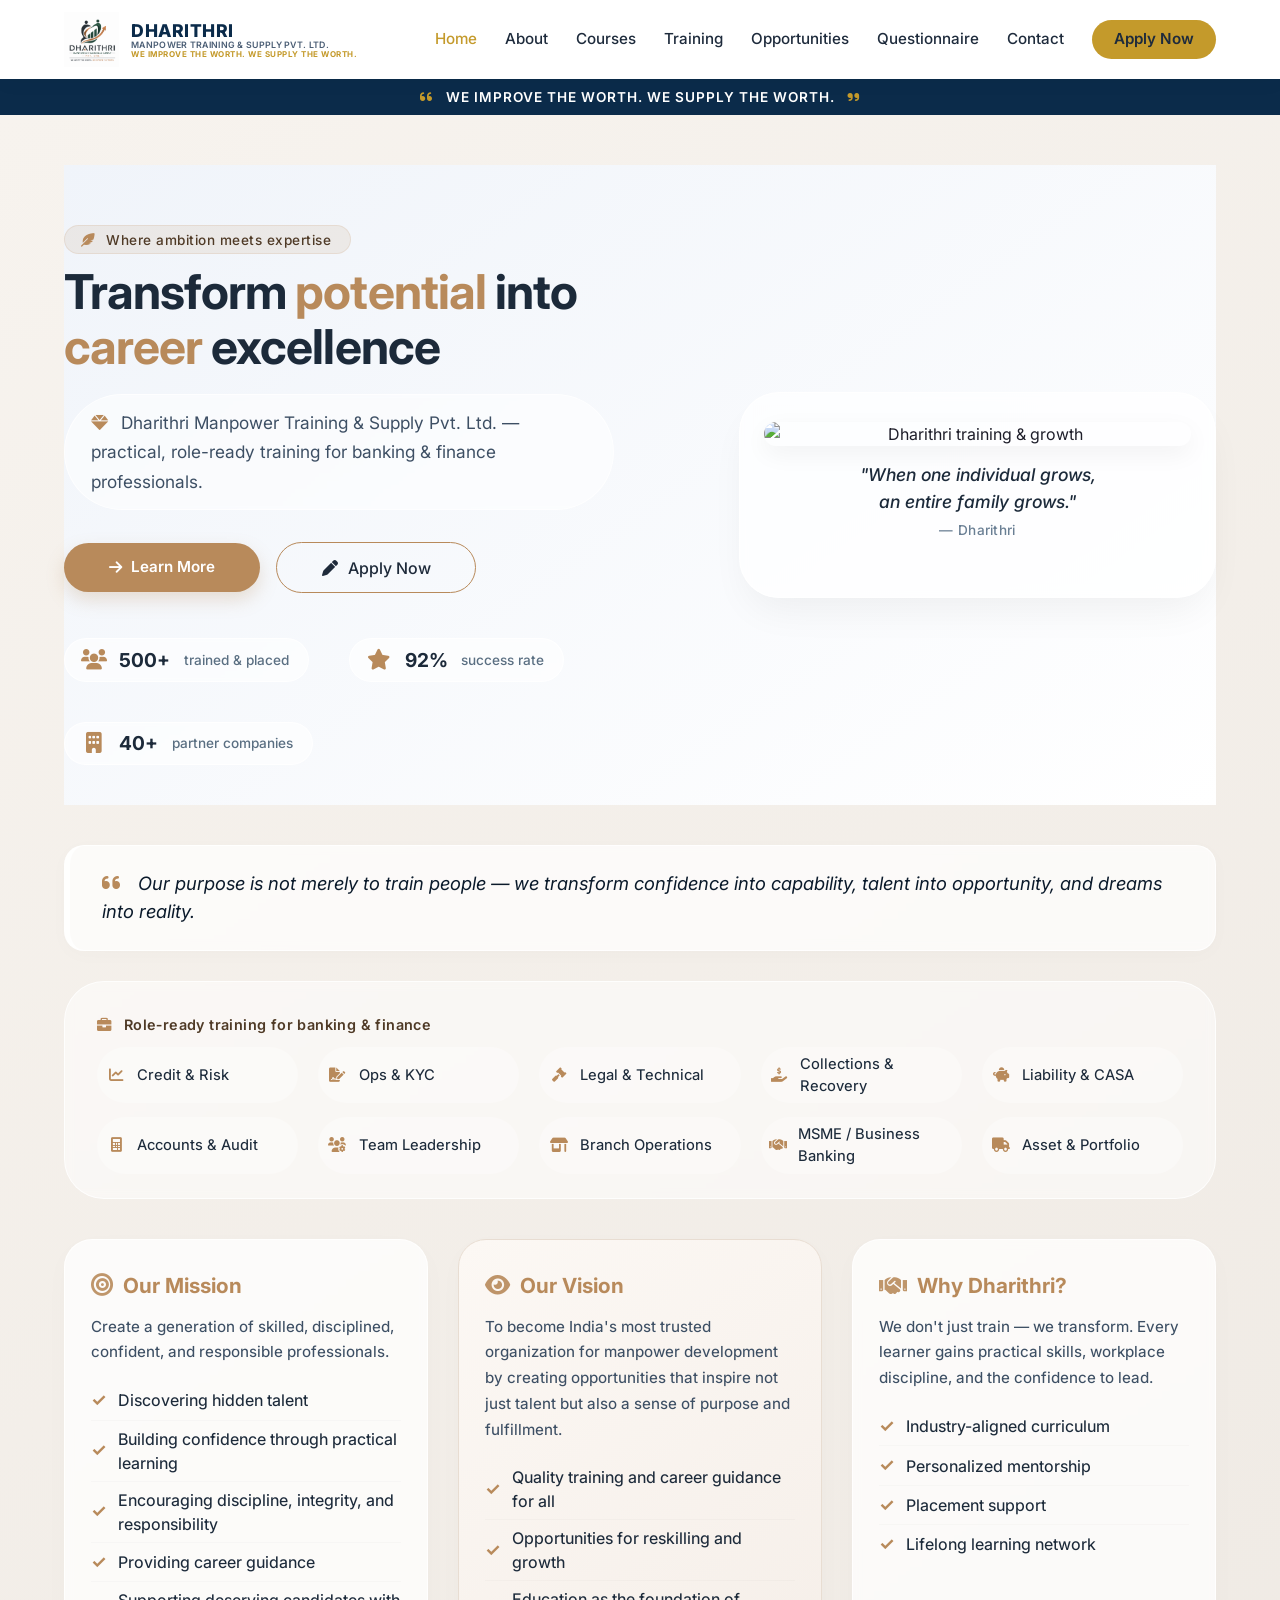
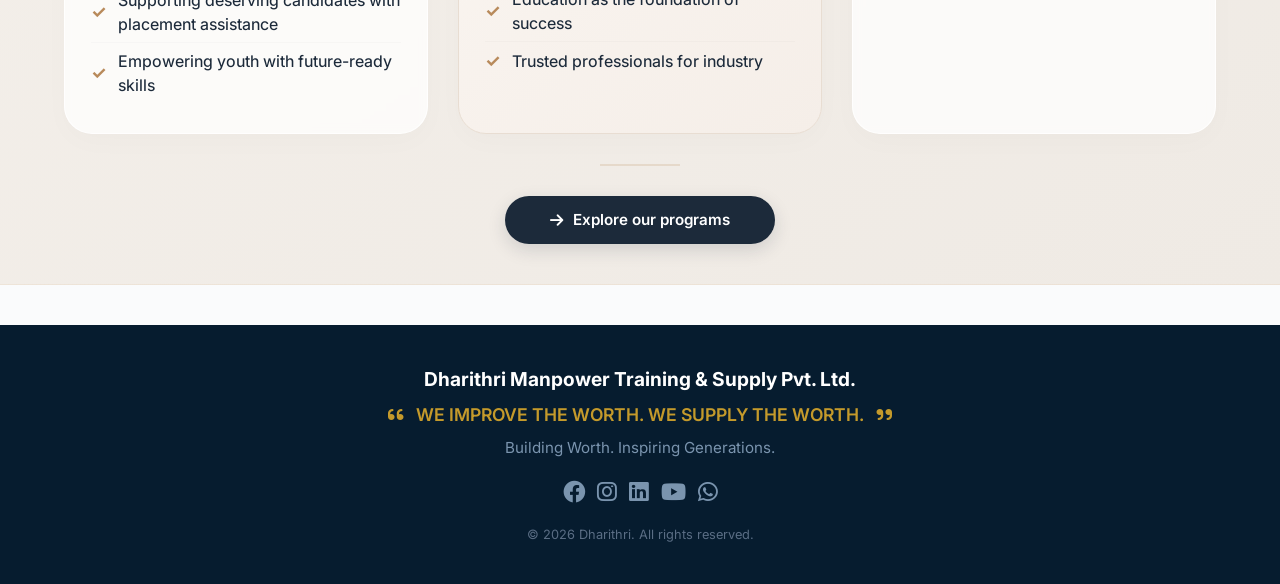
==== commit 5b8b3df9: "Refactor hero section styles and add tagline Updated styles for hero section and added a creative ta" ====
--- a/index.html
+++ b/index.html
@@ -176,7 +176,7 @@
             background: rgba(255, 255, 255, 0.7);
             backdrop-filter: blur(6px);
             border-radius: 40px;
-            padding: 2.2rem 1.8rem;
+            padding: 1.8rem 1.5rem;
             min-height: 200px;
             display: flex;
             flex-direction: column;
@@ -191,11 +191,15 @@
             transform: scale(1.01);
         }
 
-        .hero-visual i {
-            font-size: 2.8rem;
-            color: #b88a5b;
+        .hero-visual img {
+            max-width: 100%;
+            height: auto;
+            border-radius: 24px;
+            box-shadow: 0 8px 24px rgba(0,0,0,0.05);
             margin-bottom: 0.6rem;
-            opacity: 0.9;
+            max-height: 200px;
+            object-fit: cover;
+            width: 100%;
         }
 
         .hero-visual .quote-text {
@@ -204,12 +208,13 @@
             font-size: 1.1rem;
             font-style: italic;
             line-height: 1.5;
+            margin: 0.4rem 0 0.2rem;
         }
 
         .hero-visual .quote-author {
             color: #6a7f94;
             font-size: 0.85rem;
-            margin-top: 6px;
+            margin-top: 2px;
             font-weight: 500;
             letter-spacing: 0.3px;
         }
@@ -381,6 +386,24 @@
             display: block;
         }
 
+        /* creative tagline above heading */
+        .creative-tagline {
+            display: inline-block;
+            background: rgba(184, 138, 91, 0.12);
+            color: #4f3a26;
+            font-weight: 500;
+            font-size: 0.85rem;
+            padding: 0.2rem 1.2rem 0.2rem 1rem;
+            border-radius: 40px;
+            letter-spacing: 0.5px;
+            margin-bottom: 0.6rem;
+            border: 1px solid rgba(184, 138, 91, 0.15);
+        }
+        .creative-tagline i {
+            color: #b88a5b;
+            margin-right: 6px;
+        }
+
         @media (max-width: 900px) {
             .hero-content h1 { font-size: 2.5rem; }
         }
@@ -391,6 +414,7 @@
             .stat-item { padding: 0.2rem 0.8rem 0.2rem 0.4rem; }
             .stat-item strong { font-size: 1rem; }
             .role-grid { grid-template-columns: 1fr 1fr; }
+            .hero-visual img { max-height: 140px; }
         }
     </style>
 </head>
@@ -407,8 +431,9 @@
 
             <div class="hero">
                 <div class="hero-content">
-                    <div class="hero-badge">
-                        <i class="fas fa-bolt"></i> Building Worth. Inspiring Generations.
+                    <!-- CREATIVE & UNIQUE TAGLINE ADDED HERE -->
+                    <div class="creative-tagline">
+                        <i class="fas fa-feather-alt"></i> Where ambition meets expertise
                     </div>
                     <h1>Transform <span>potential</span> into <span>career</span> excellence</h1>
                     <p class="subhead">
@@ -438,7 +463,8 @@
                     </div>
                 </div>
                 <div class="hero-visual">
-                    <i class="fas fa-quote-left"></i>
+                    <!-- IMAGE ADDED HERE (right side) -->
+                    <img src="https://encrypted-tbn0.gstatic.com/images?q=tbn:ANd9GcRX07kwrSN2GuL_2G5YfOe-UVeIQOxEBzRv67jERCtFwA&s=10" alt="Dharithri training & growth" />
                     <p class="quote-text">"When one individual grows,<br>an entire family grows."</p>
                     <p class="quote-author">— Dharithri</p>
                 </div>
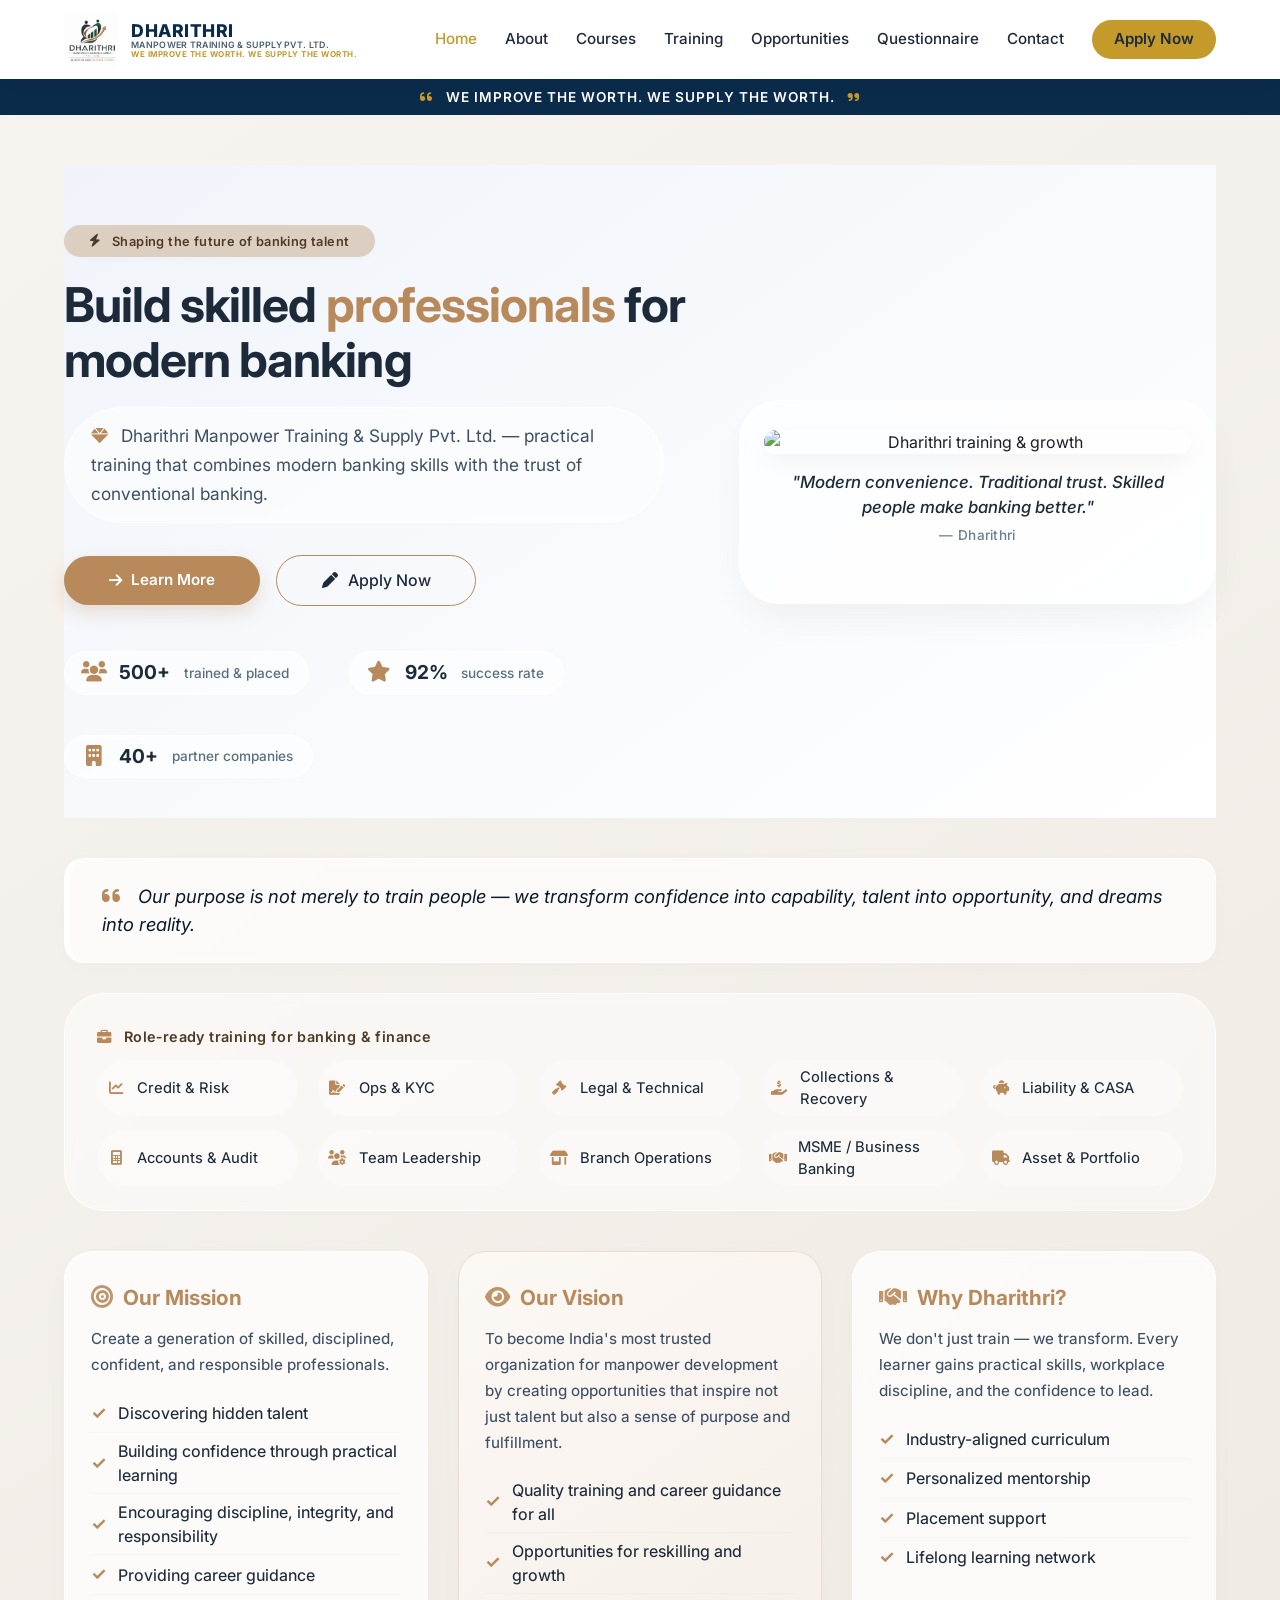
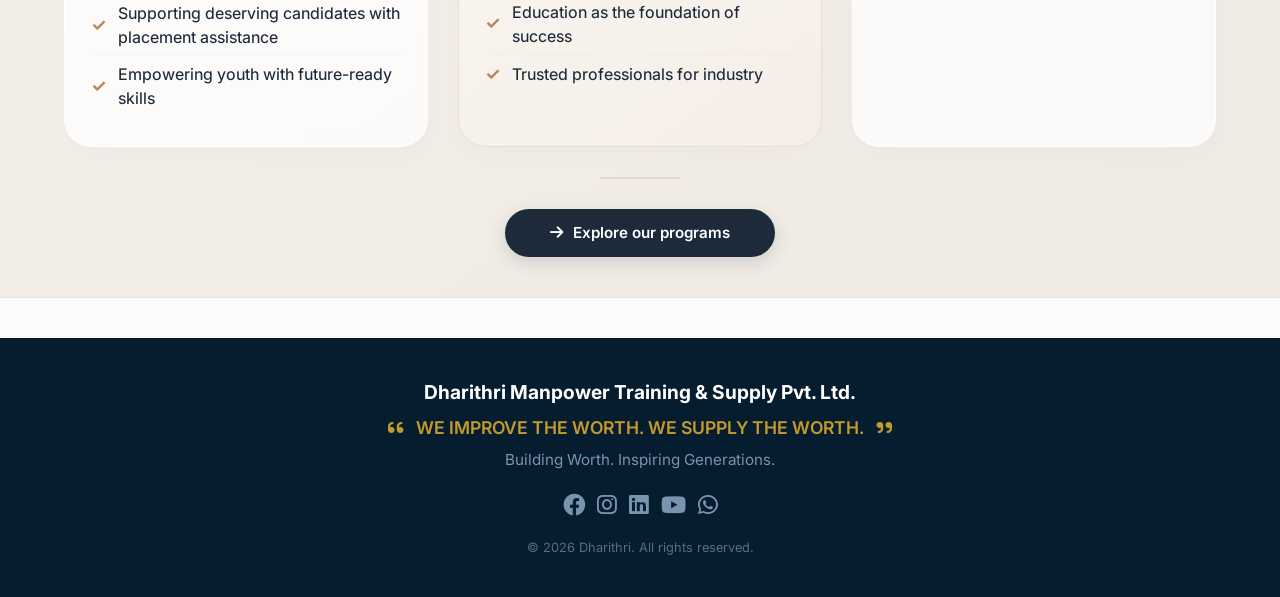
==== commit f17301ae: "Refine homepage styles and update content Updated homepage styles and content, including new badge a" ====
--- a/index.html
+++ b/index.html
@@ -8,7 +8,7 @@
     <link href="https://fonts.googleapis.com/css2?family=Inter:opsz,wght@14..32,400;14..32,500;14..32,600;14..32,700&display=swap" rel="stylesheet" />
     <link rel="stylesheet" href="css/style.css" />
     <style>
-        /* ===== HOMEPAGE STYLES (refined & attractive) ===== */
+        /* ===== HOMEPAGE STYLES ===== */
         .hero-section {
             background: linear-gradient(145deg, #f7f3ee 0%, #efeae4 100%);
             padding: 50px 2rem 30px;
@@ -74,7 +74,7 @@
         .hero-content .subhead {
             font-size: 1.08rem;
             color: #3d4f64;
-            max-width: 550px;
+            max-width: 600px;
             margin-bottom: 2rem;
             line-height: 1.7;
             background: rgba(255,255,255,0.5);
@@ -205,7 +205,7 @@
         .hero-visual .quote-text {
             font-weight: 500;
             color: #1c2a3a;
-            font-size: 1.1rem;
+            font-size: 1.05rem;
             font-style: italic;
             line-height: 1.5;
             margin: 0.4rem 0 0.2rem;
@@ -341,7 +341,6 @@
             box-shadow: 0 12px 28px rgba(28, 42, 58, 0.25);
         }
 
-        /* specialized role-grid (compact & elegant) */
         .role-highlight {
             background: rgba(255, 255, 255, 0.5);
             backdrop-filter: blur(4px);
@@ -386,22 +385,10 @@
             display: block;
         }
 
-        /* creative tagline above heading */
-        .creative-tagline {
-            display: inline-block;
-            background: rgba(184, 138, 91, 0.12);
-            color: #4f3a26;
-            font-weight: 500;
-            font-size: 0.85rem;
-            padding: 0.2rem 1.2rem 0.2rem 1rem;
-            border-radius: 40px;
-            letter-spacing: 0.5px;
-            margin-bottom: 0.6rem;
-            border: 1px solid rgba(184, 138, 91, 0.15);
-        }
-        .creative-tagline i {
-            color: #b88a5b;
-            margin-right: 6px;
+        /* Override old creative tagline - now using badge */
+        .hero-badge {
+            font-size: 0.8rem;
+            padding: 0.4rem 1.6rem;
         }
 
         @media (max-width: 900px) {
@@ -423,7 +410,7 @@
     <div id="navbar-container"></div>
 
     <!-- ============================================================ -->
-    <!-- ===== HERO / MAIN CONTENT (refreshed & attractive) ===== -->
+    <!-- ===== HERO / MAIN CONTENT (updated with new text) ===== -->
     <!-- ============================================================ -->
 
     <section class="hero-section">
@@ -431,14 +418,16 @@
 
             <div class="hero">
                 <div class="hero-content">
-                    <!-- CREATIVE & UNIQUE TAGLINE ADDED HERE -->
-                    <div class="creative-tagline">
-                        <i class="fas fa-feather-alt"></i> Where ambition meets expertise
+                    <!-- NEW BADGE TEXT: "Shaping the future of banking talent" -->
+                    <div class="hero-badge">
+                        <i class="fas fa-bolt" style="margin-right:6px;"></i> Shaping the future of banking talent
                     </div>
-                    <h1>Transform <span>potential</span> into <span>career</span> excellence</h1>
+                    <!-- NEW HEADLINE: "Build skilled professionals for modern banking" -->
+                    <h1>Build skilled <span>professionals</span> for modern banking</h1>
+                    <!-- NEW DESCRIPTION: "Dharithri Manpower Training & Supply Pvt. Ltd. — practical training that combines modern banking skills with the trust of conventional banking." -->
                     <p class="subhead">
                         <i class="fas fa-gem" style="color:#b88a5b; margin-right:8px;"></i>
-                        Dharithri Manpower Training &amp; Supply Pvt. Ltd. — practical, role-ready training for banking &amp; finance professionals.
+                        Dharithri Manpower Training &amp; Supply Pvt. Ltd. — practical training that combines modern banking skills with the trust of conventional banking.
                     </p>
                     <div class="hero-actions">
                         <a href="about.html" class="btn-primary"><i class="fas fa-arrow-right"></i> Learn More</a>
@@ -463,21 +452,21 @@
                     </div>
                 </div>
                 <div class="hero-visual">
-                    <!-- IMAGE ADDED HERE (right side) -->
                     <img src="https://encrypted-tbn0.gstatic.com/images?q=tbn:ANd9GcRX07kwrSN2GuL_2G5YfOe-UVeIQOxEBzRv67jERCtFwA&s=10" alt="Dharithri training & growth" />
-                    <p class="quote-text">"When one individual grows,<br>an entire family grows."</p>
+                    <!-- NEW QUOTE UNDER PICTURE -->
+                    <p class="quote-text">"Modern convenience. Traditional trust. Skilled people make banking better."</p>
                     <p class="quote-author">— Dharithri</p>
                 </div>
             </div>
 
-            <!-- ===== QUOTE BLOCK (updated) ===== -->
+            <!-- ===== QUOTE BLOCK (unchanged) ===== -->
             <div class="quote-block">
                 <i class="fas fa-quote-left"></i>
                 Our purpose is not merely to train people — we transform confidence into capability,
                 talent into opportunity, and dreams into reality.
             </div>
 
-            <!-- ===== SPECIALIZED ROLE TRAINING (new section) ===== -->
+            <!-- ===== SPECIALIZED ROLE TRAINING ===== -->
             <div class="role-highlight">
                 <span class="role-title"><i class="fas fa-briefcase" style="margin-right:8px; color:#b88a5b;"></i> Role‑ready training for banking &amp; finance</span>
                 <div class="role-grid">
@@ -494,7 +483,7 @@
                 </div>
             </div>
 
-            <!-- ===== MISSION / VISION / WHY (enhanced cards) ===== -->
+            <!-- ===== MISSION / VISION / WHY ===== -->
             <div class="card-grid">
                 <div class="card">
                     <h3><i class="fas fa-bullseye"></i> Our Mission</h3>
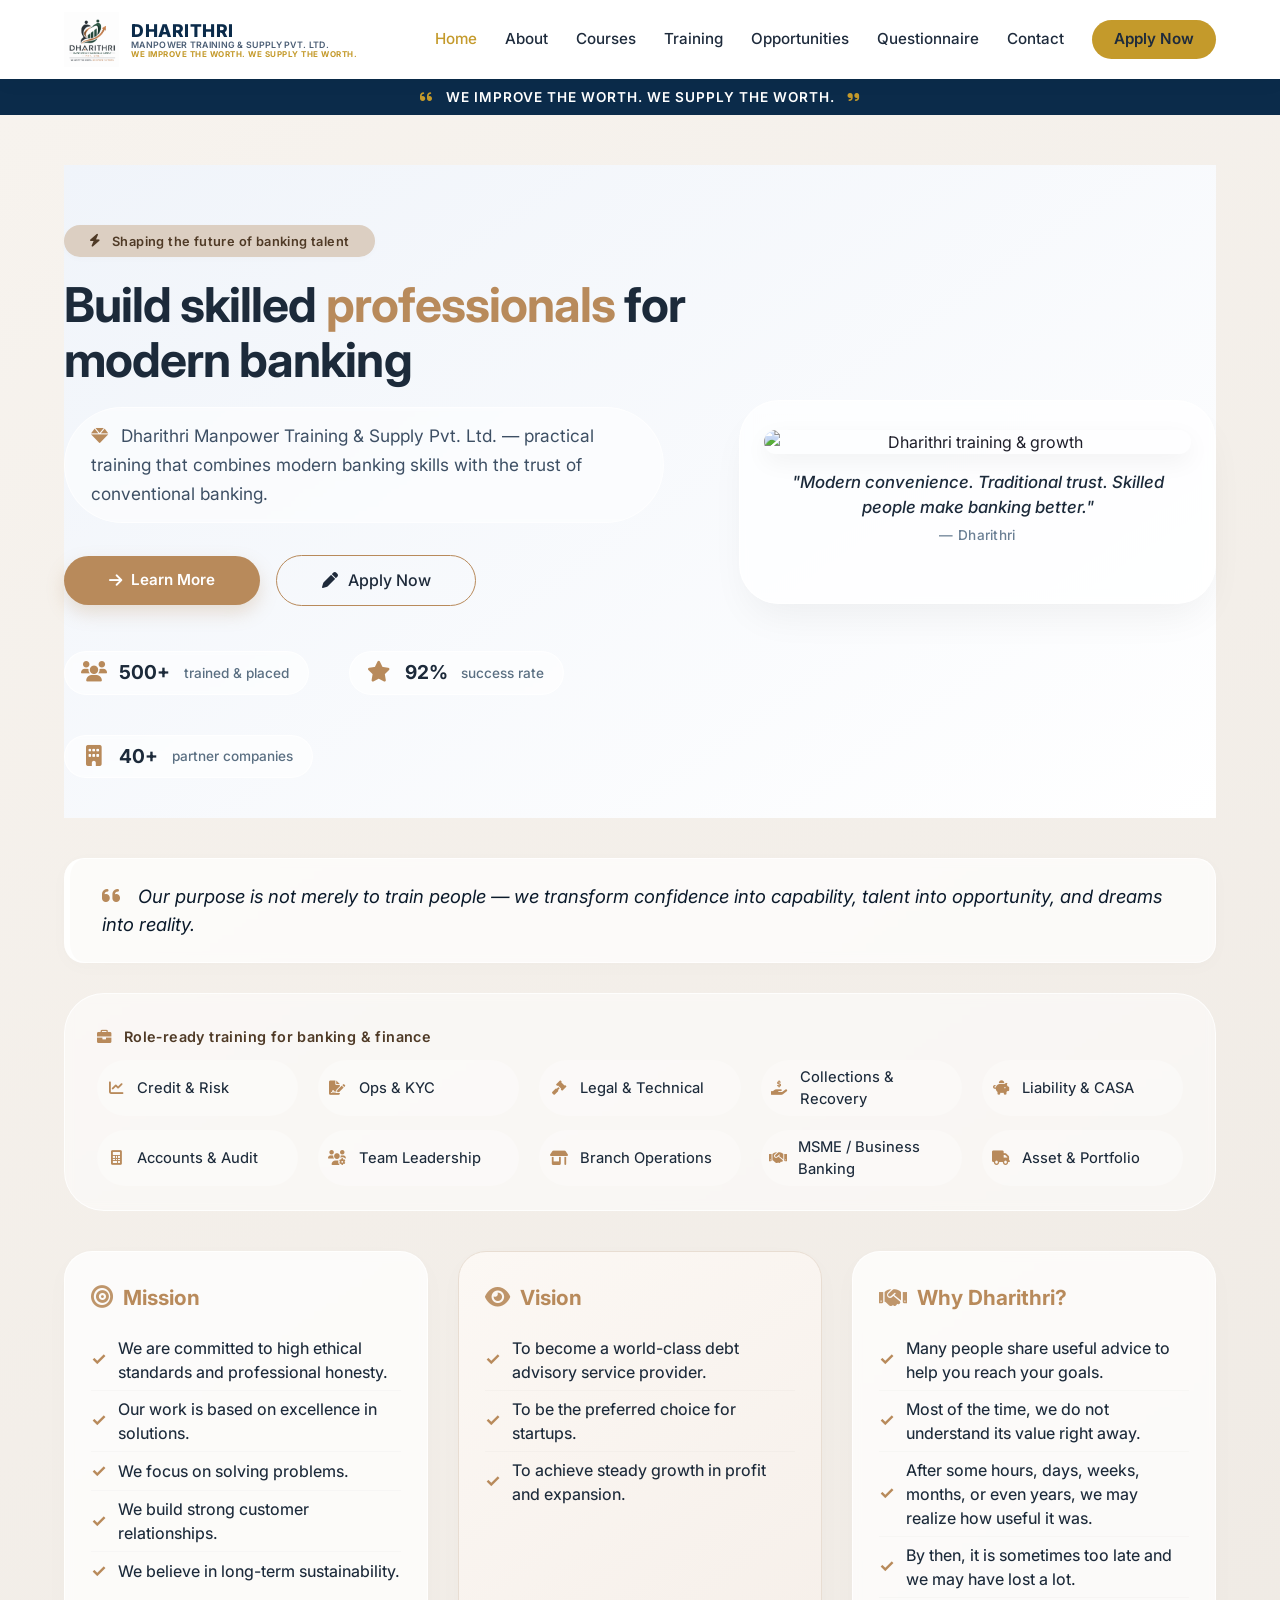
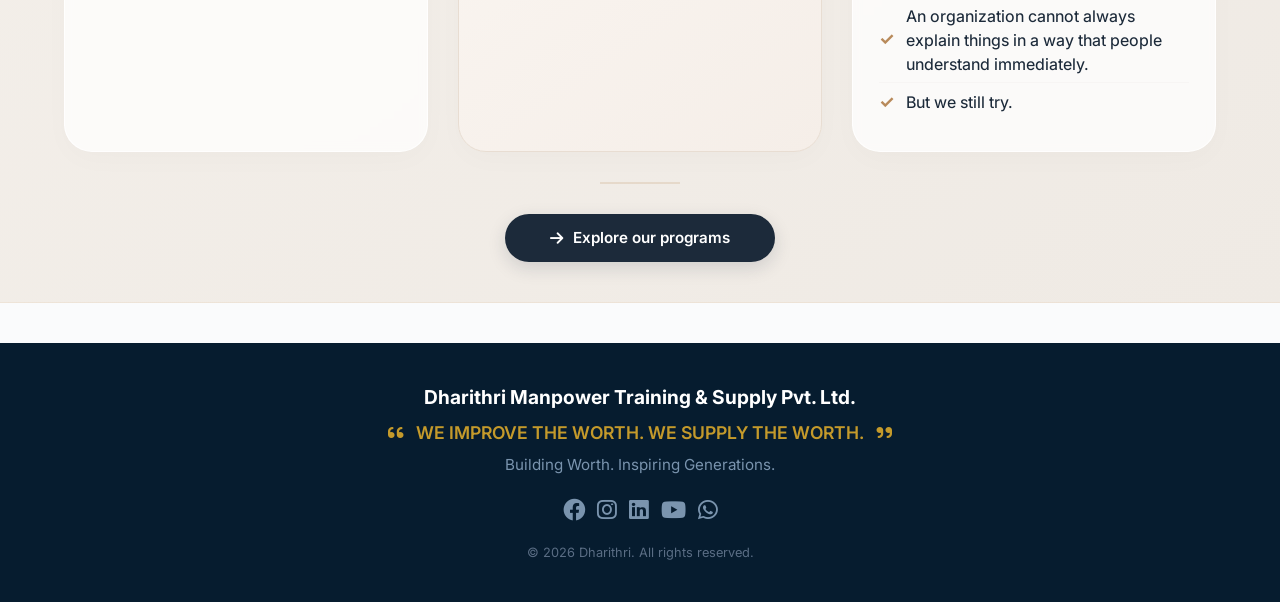
==== commit 8eb000f6: "Refactor hero section and update mission/vision text Updated styles for hero section and adjusted pa" ====
--- a/index.html
+++ b/index.html
@@ -26,8 +26,8 @@
             background: #dccfc2;
             color: #4f3a26;
             font-weight: 600;
-            font-size: 0.75rem;
-            padding: 0.3rem 1.4rem 0.3rem 1.2rem;
+            font-size: 0.8rem;
+            padding: 0.4rem 1.6rem;
             border-radius: 40px;
             letter-spacing: 0.4px;
             margin-bottom: 1.2rem;
@@ -385,12 +385,6 @@
             display: block;
         }
 
-        /* Override old creative tagline - now using badge */
-        .hero-badge {
-            font-size: 0.8rem;
-            padding: 0.4rem 1.6rem;
-        }
-
         @media (max-width: 900px) {
             .hero-content h1 { font-size: 2.5rem; }
         }
@@ -410,7 +404,7 @@
     <div id="navbar-container"></div>
 
     <!-- ============================================================ -->
-    <!-- ===== HERO / MAIN CONTENT (updated with new text) ===== -->
+    <!-- ===== HERO / MAIN CONTENT ===== -->
     <!-- ============================================================ -->
 
     <section class="hero-section">
@@ -418,13 +412,10 @@
 
             <div class="hero">
                 <div class="hero-content">
-                    <!-- NEW BADGE TEXT: "Shaping the future of banking talent" -->
                     <div class="hero-badge">
                         <i class="fas fa-bolt" style="margin-right:6px;"></i> Shaping the future of banking talent
                     </div>
-                    <!-- NEW HEADLINE: "Build skilled professionals for modern banking" -->
                     <h1>Build skilled <span>professionals</span> for modern banking</h1>
-                    <!-- NEW DESCRIPTION: "Dharithri Manpower Training & Supply Pvt. Ltd. — practical training that combines modern banking skills with the trust of conventional banking." -->
                     <p class="subhead">
                         <i class="fas fa-gem" style="color:#b88a5b; margin-right:8px;"></i>
                         Dharithri Manpower Training &amp; Supply Pvt. Ltd. — practical training that combines modern banking skills with the trust of conventional banking.
@@ -453,13 +444,12 @@
                 </div>
                 <div class="hero-visual">
                     <img src="https://encrypted-tbn0.gstatic.com/images?q=tbn:ANd9GcRX07kwrSN2GuL_2G5YfOe-UVeIQOxEBzRv67jERCtFwA&s=10" alt="Dharithri training & growth" />
-                    <!-- NEW QUOTE UNDER PICTURE -->
                     <p class="quote-text">"Modern convenience. Traditional trust. Skilled people make banking better."</p>
                     <p class="quote-author">— Dharithri</p>
                 </div>
             </div>
 
-            <!-- ===== QUOTE BLOCK (unchanged) ===== -->
+            <!-- ===== QUOTE BLOCK ===== -->
             <div class="quote-block">
                 <i class="fas fa-quote-left"></i>
                 Our purpose is not merely to train people — we transform confidence into capability,
@@ -483,38 +473,42 @@
                 </div>
             </div>
 
-            <!-- ===== MISSION / VISION / WHY ===== -->
+            <!-- ============================================================ -->
+            <!-- ===== MISSION / VISION / WHY DHARITHRI (UPDATED) ===== -->
+            <!-- ============================================================ -->
             <div class="card-grid">
+                <!-- MISSION CARD -->
                 <div class="card">
-                    <h3><i class="fas fa-bullseye"></i> Our Mission</h3>
-                    <p>Create a generation of skilled, disciplined, confident, and responsible professionals.</p>
+                    <h3><i class="fas fa-bullseye"></i> Mission</h3>
                     <ul>
-                        <li>Discovering hidden talent</li>
-                        <li>Building confidence through practical learning</li>
-                        <li>Encouraging discipline, integrity, and responsibility</li>
-                        <li>Providing career guidance</li>
-                        <li>Supporting deserving candidates with placement assistance</li>
-                        <li>Empowering youth with future-ready skills</li>
+                        <li>We are committed to high ethical standards and professional honesty.</li>
+                        <li>Our work is based on excellence in solutions.</li>
+                        <li>We focus on solving problems.</li>
+                        <li>We build strong customer relationships.</li>
+                        <li>We believe in long-term sustainability.</li>
                     </ul>
                 </div>
+
+                <!-- VISION CARD (highlighted) -->
                 <div class="card card-highlight">
-                    <h3><i class="fas fa-eye"></i> Our Vision</h3>
-                    <p>To become India's most trusted organization for manpower development by creating opportunities that inspire not just talent but also a sense of purpose and fulfillment.</p>
+                    <h3><i class="fas fa-eye"></i> Vision</h3>
                     <ul>
-                        <li>Quality training and career guidance for all</li>
-                        <li>Opportunities for reskilling and growth</li>
-                        <li>Education as the foundation of success</li>
-                        <li>Trusted professionals for industry</li>
+                        <li>To become a world-class debt advisory service provider.</li>
+                        <li>To be the preferred choice for startups.</li>
+                        <li>To achieve steady growth in profit and expansion.</li>
                     </ul>
                 </div>
+
+                <!-- WHY DHARITHRI CARD -->
                 <div class="card">
                     <h3><i class="fas fa-handshake"></i> Why Dharithri?</h3>
-                    <p>We don't just train — we transform. Every learner gains practical skills, workplace discipline, and the confidence to lead.</p>
                     <ul>
-                        <li>Industry-aligned curriculum</li>
-                        <li>Personalized mentorship</li>
-                        <li>Placement support</li>
-                        <li>Lifelong learning network</li>
+                        <li>Many people share useful advice to help you reach your goals.</li>
+                        <li>Most of the time, we do not understand its value right away.</li>
+                        <li>After some hours, days, weeks, months, or even years, we may realize how useful it was.</li>
+                        <li>By then, it is sometimes too late and we may have lost a lot.</li>
+                        <li>An organization cannot always explain things in a way that people understand immediately.</li>
+                        <li>But we still try.</li>
                     </ul>
                 </div>
             </div>
